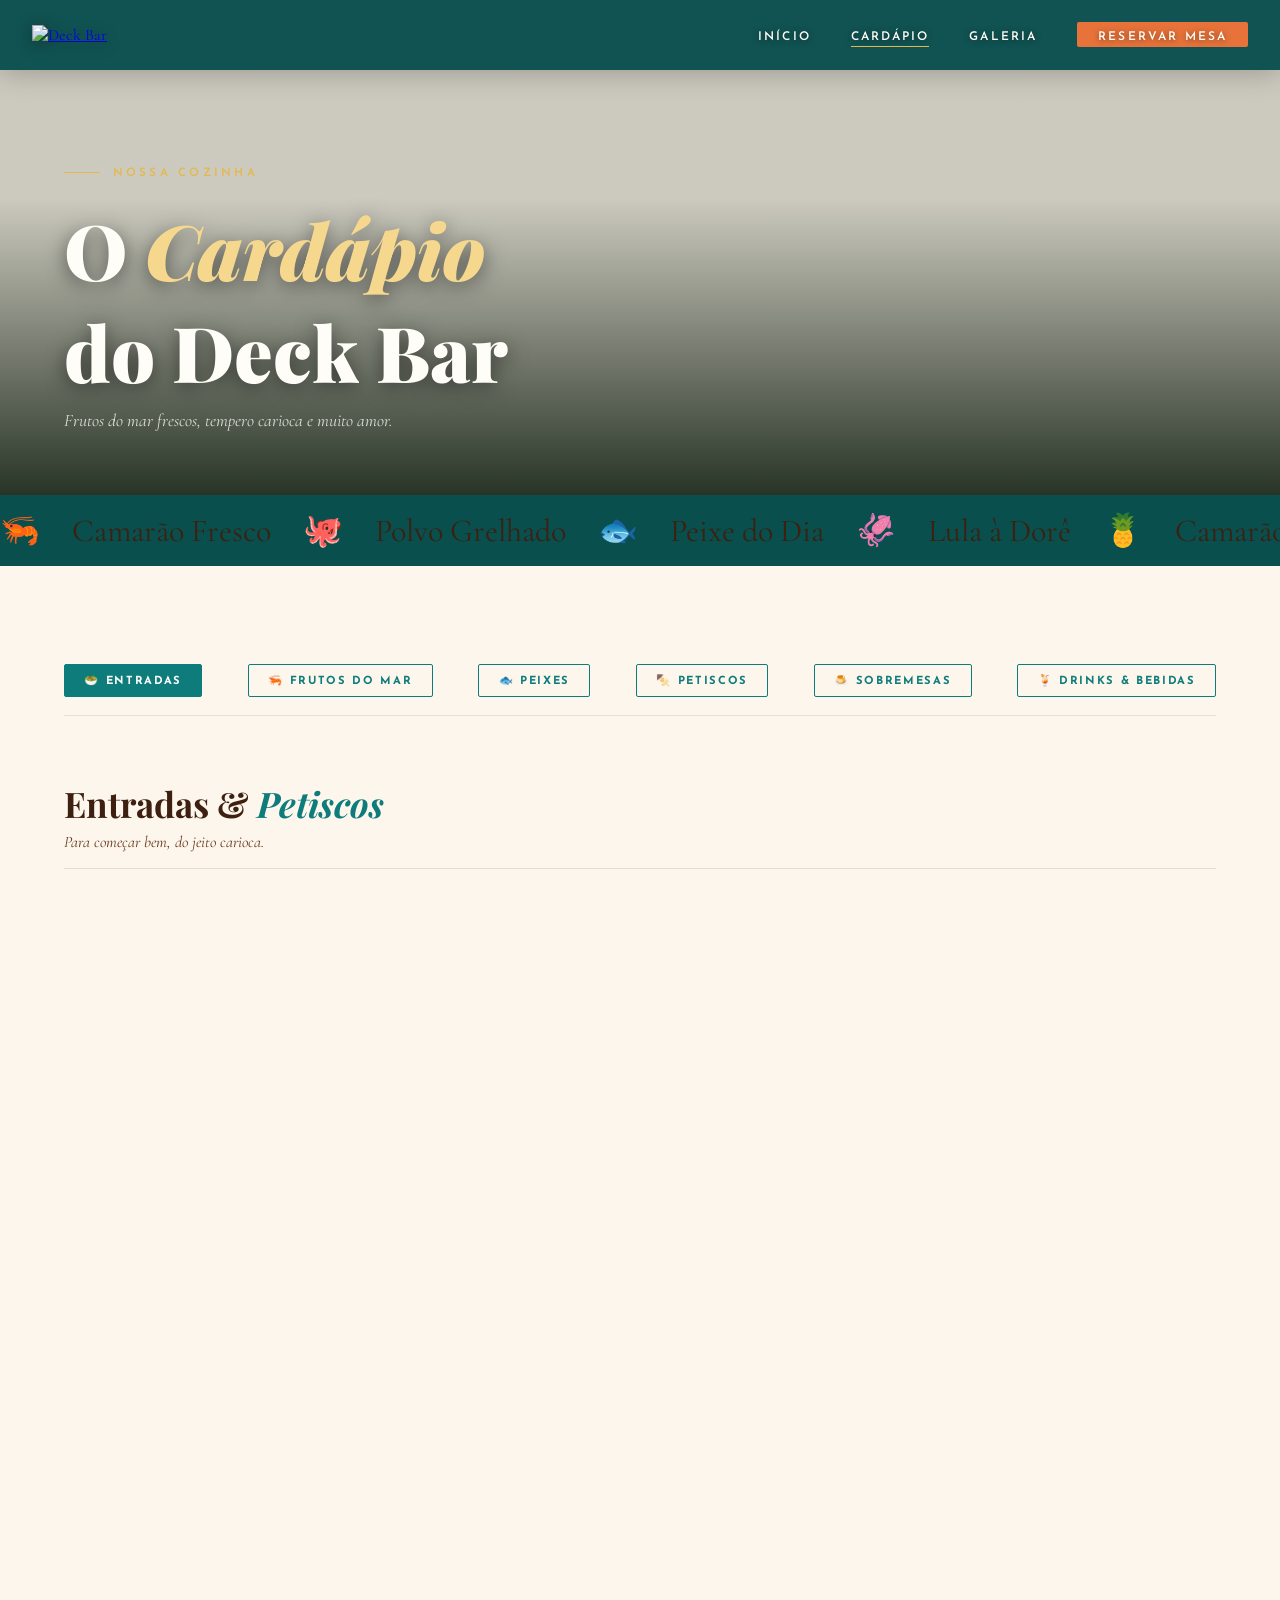
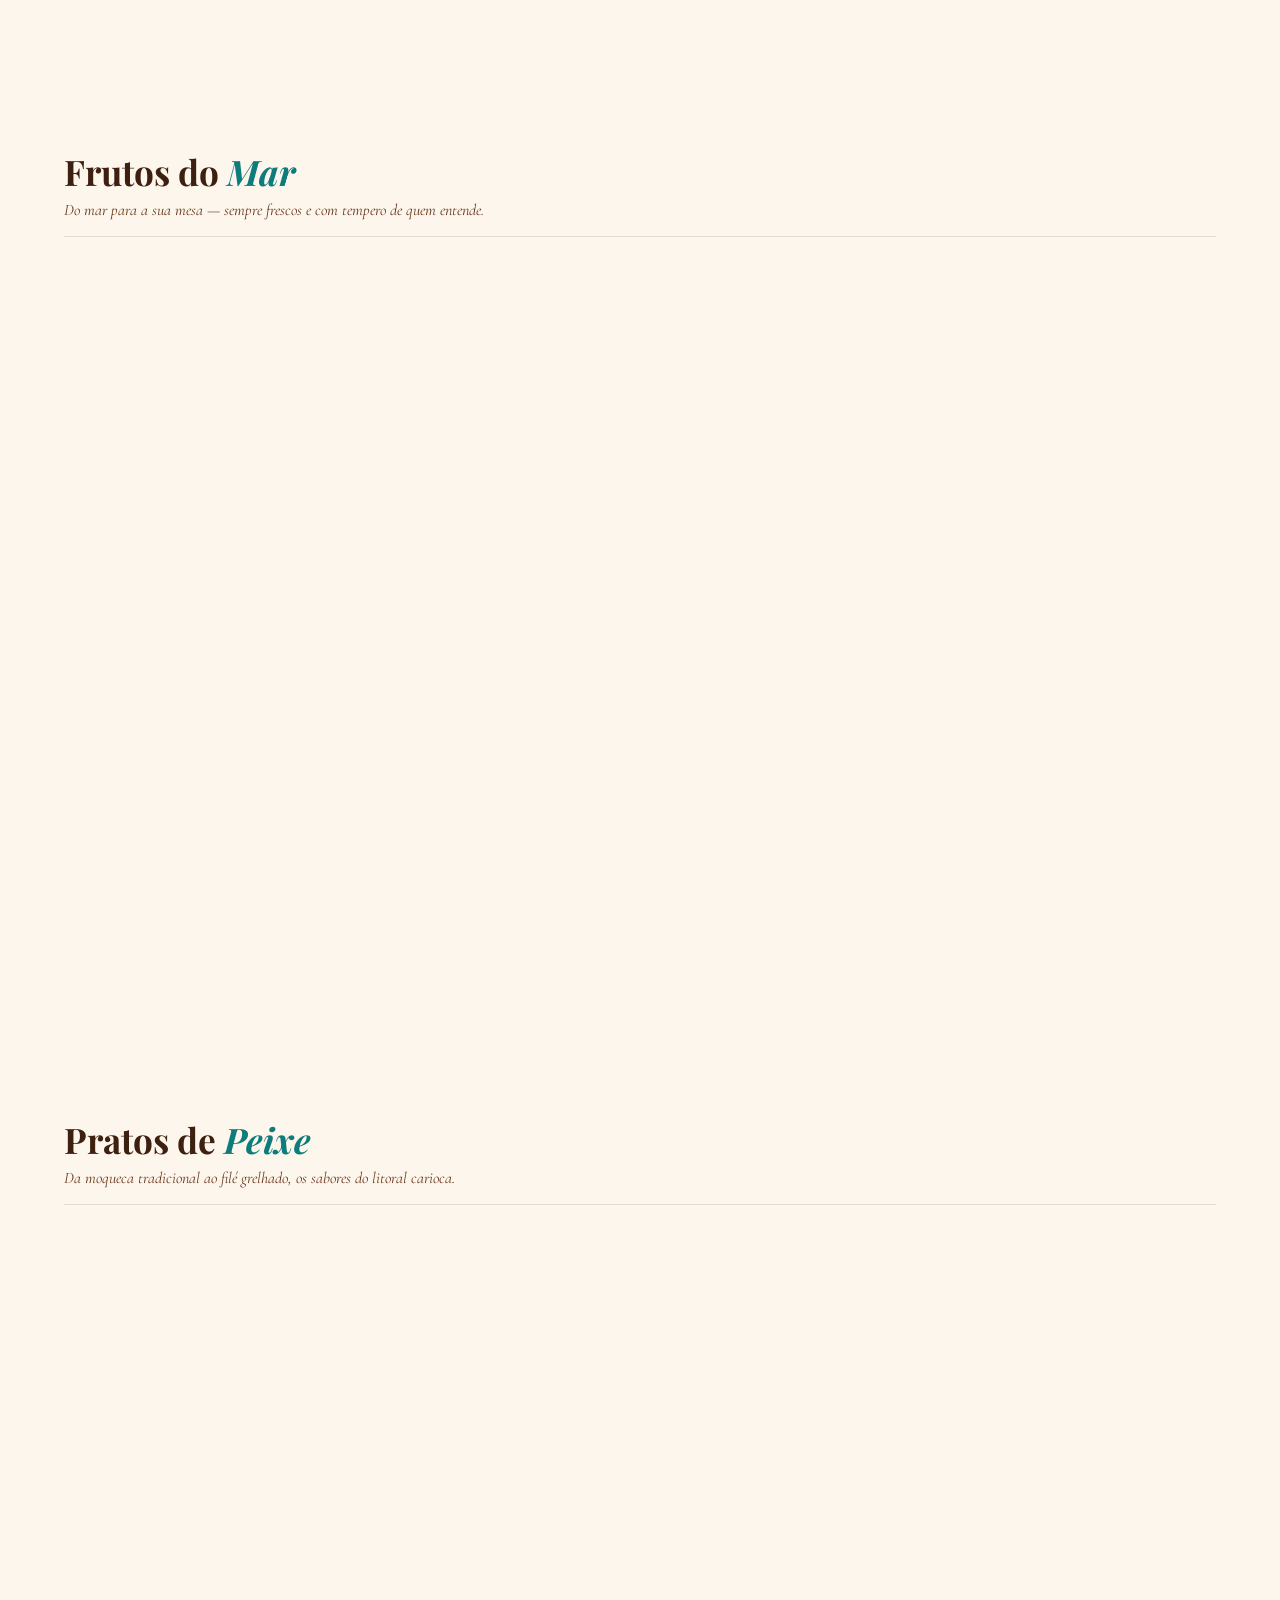
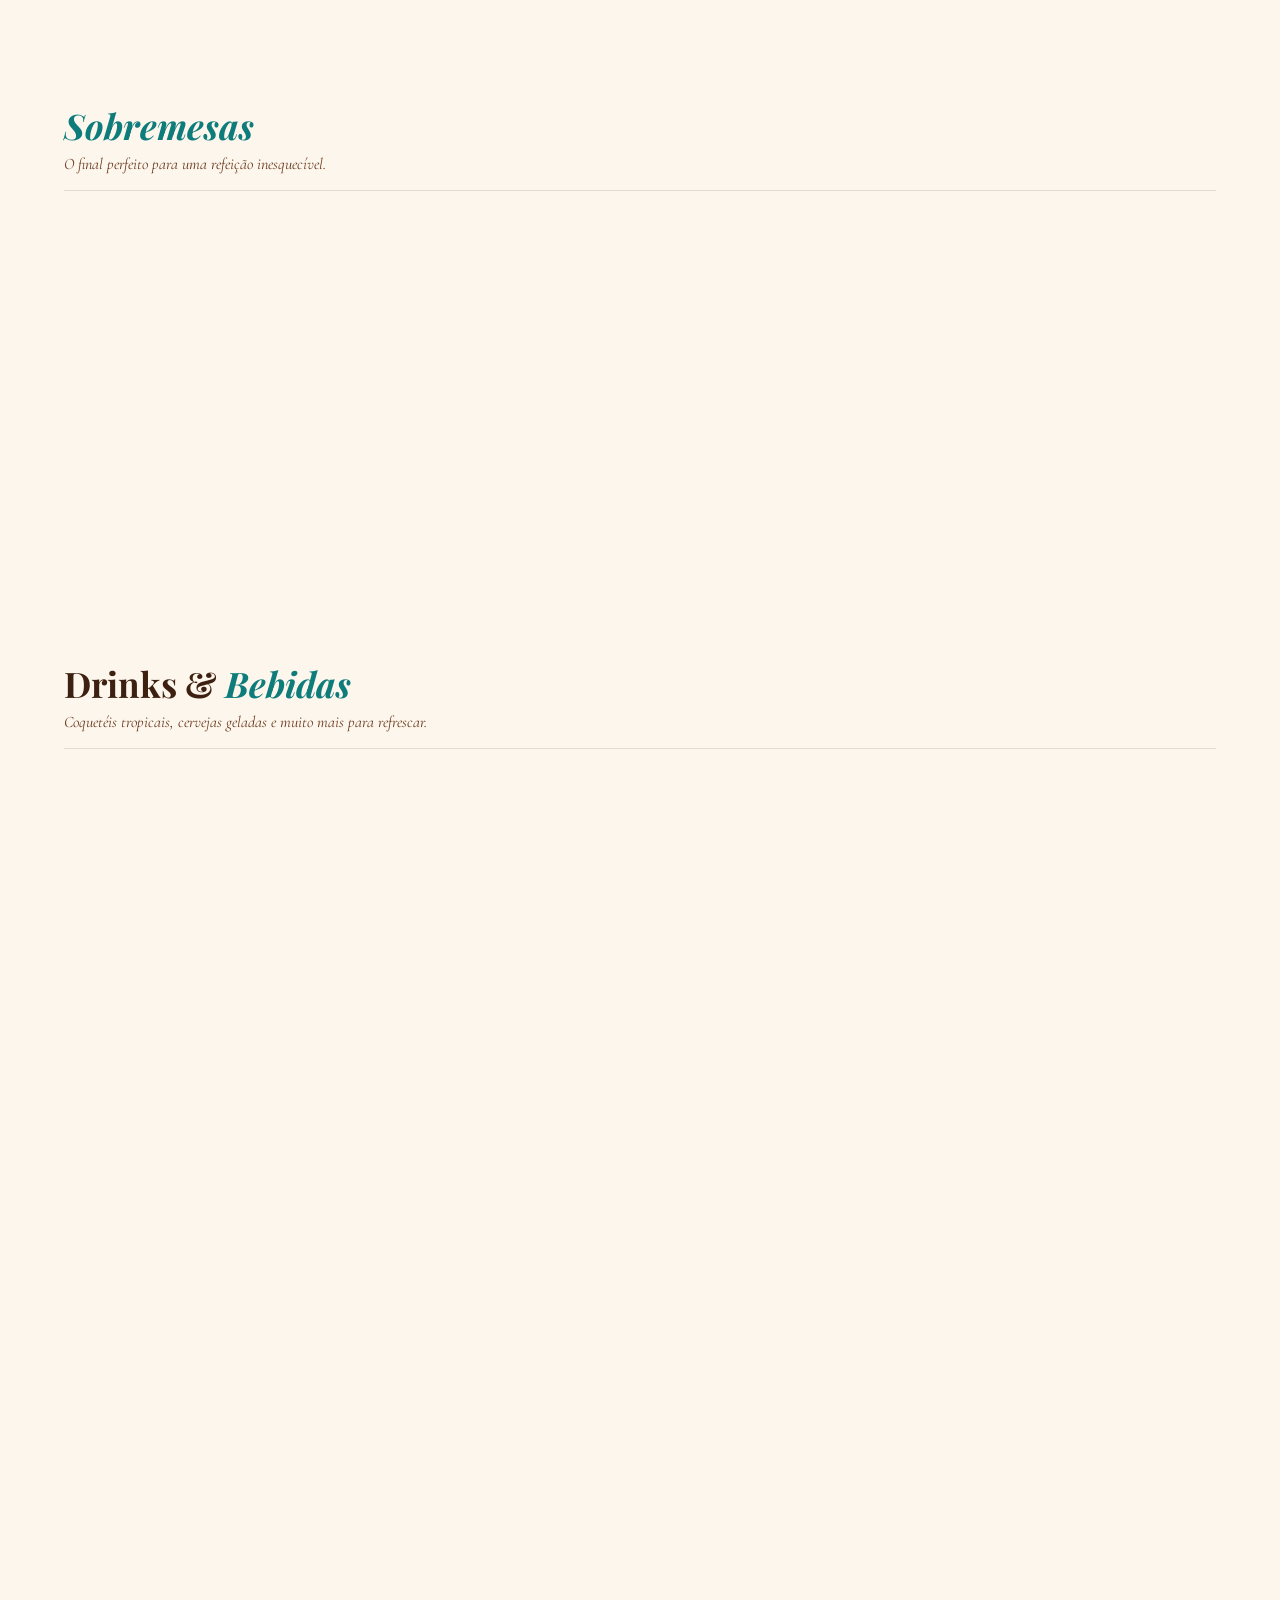
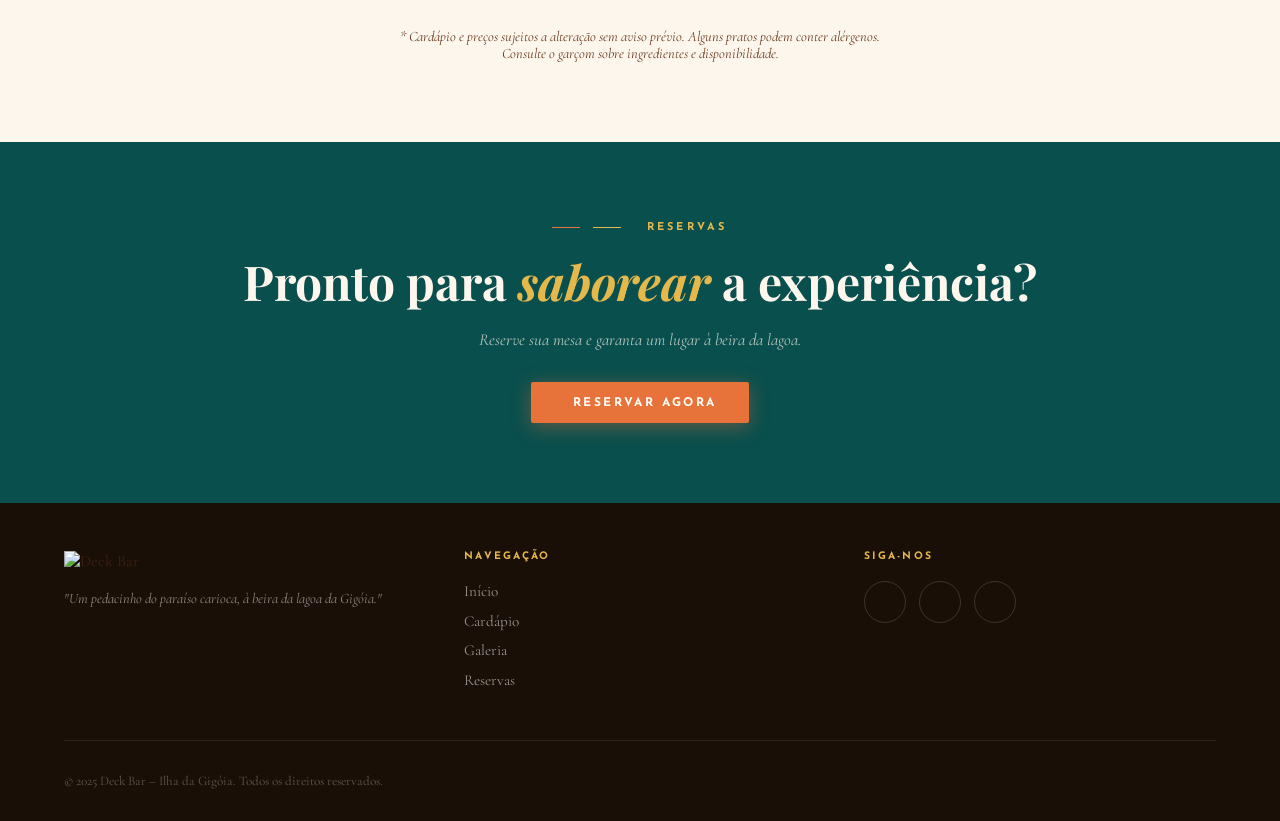
==== cardapio.html @ cbfeb734 "primeiro" ====
<!DOCTYPE html>
<html lang="pt-BR">
<head>
  <meta charset="UTF-8">
  <meta name="viewport" content="width=device-width, initial-scale=1.0">
  <title>Cardápio – Deck Bar | Ilha da Gigóia</title>
  <meta name="description" content="Conheça o cardápio do Deck Bar na Ilha da Gigóia: frutos do mar frescos, petiscos, sobremesas e drinks tropicais.">
  <link rel="stylesheet" href="style.css">
  <script src="https://unpkg.com/@phosphor-icons/web@2.1.1/src/index.js"></script>
  <style>
    .menu-hero {
      height: 55vh; min-height: 380px;
      background: url('images/deck2.jpg') center 40% / cover no-repeat;
      position: relative; display: flex; align-items: flex-end;
    }
    .menu-hero::after {
      content: ''; position: absolute; inset: 0;
      background: linear-gradient(to top, rgba(10,25,10,0.88) 0%, rgba(10,25,10,0.2) 60%);
    }
    .menu-hero-content {
      position: relative; z-index: 1; padding: 0 5vw 4rem;
    }
    .menu-hero-content h1 {
      font-family: var(--font-display); font-size: clamp(3rem, 6vw, 5rem);
      font-weight: 900; color: var(--white);
      text-shadow: 0 4px 20px rgba(0,0,0,0.5);
    }
    .menu-hero-content h1 em { color: var(--gold-light); font-style: italic; }
    .menu-hero-content p {
      font-family: var(--font-body); font-size: 1.1rem; font-style: italic;
      color: rgba(255,253,248,0.8); margin-top: 0.5rem;
    }

    .cardapio-page { padding: 5rem 5vw; background: var(--cream); }

    .cat-nav {
      display: flex; gap: 0.6rem; flex-wrap: wrap; margin-bottom: 4rem;
      position: sticky; top: 70px; background: var(--cream);
      padding: 1rem 0; z-index: 10;
      border-bottom: 1px solid rgba(61,32,16,0.1);
    }
    .cat-btn {
      font-family: var(--font-label); font-size: 0.7rem; font-weight: 700;
      letter-spacing: 0.15em; text-transform: uppercase;
      padding: 0.55rem 1.2rem; border: 1.5px solid var(--teal);
      background: transparent; color: var(--teal);
      cursor: pointer; border-radius: 2px;
      transition: all 0.25s;
    }
    .cat-btn.active, .cat-btn:hover { background: var(--teal); color: white; }

    .menu-category { margin-bottom: 5rem; }
    .menu-category h2 {
      font-family: var(--font-display); font-size: 2.2rem; font-weight: 700;
      color: var(--wood); margin-bottom: 0.3rem;
    }
    .menu-category h2 em { color: var(--teal); font-style: italic; }
    .menu-category .cat-desc {
      font-style: italic; color: var(--wood-mid); margin-bottom: 2rem;
      font-size: 1rem; padding-bottom: 1rem;
      border-bottom: 1px solid rgba(61,32,16,0.12);
    }
    .menu-card-grid {
      display: grid; grid-template-columns: repeat(auto-fill, minmax(280px, 1fr));
      gap: 1.5rem;
    }
    .menu-card {
      background: var(--white); border-radius: 6px;
      overflow: hidden; box-shadow: 0 2px 20px rgba(0,0,0,0.06);
      transition: transform 0.3s, box-shadow 0.3s;
    }
    .menu-card:hover { transform: translateY(-5px); box-shadow: 0 12px 40px rgba(0,0,0,0.12); }
    .menu-card-img { height: 180px; overflow: hidden; }
    .menu-card-img img { width: 100%; height: 100%; object-fit: cover; transition: transform 0.4s; }
    .menu-card:hover .menu-card-img img { transform: scale(1.05); }
    .menu-card-body { padding: 1.3rem; }
    .menu-card-body .tag-badge {
      display: inline-block; font-family: var(--font-label);
      font-size: 0.56rem; font-weight: 700; letter-spacing: 0.15em; text-transform: uppercase;
      background: var(--gold-light); color: var(--wood);
      padding: 0.2rem 0.6rem; border-radius: 2px; margin-bottom: 0.5rem;
    }
    .menu-card-body h3 {
      font-family: var(--font-display); font-size: 1.25rem; font-weight: 700;
      color: var(--wood); margin-bottom: 0.4rem;
    }
    .menu-card-body p { font-size: 0.9rem; color: var(--wood-mid); line-height: 1.55; }
    .menu-card-footer {
      padding: 0.8rem 1.3rem 1rem;
      display: flex; justify-content: space-between; align-items: center;
      border-top: 1px solid rgba(61,32,16,0.06);
    }
    .menu-card-footer .price {
      font-family: var(--font-display); font-size: 1.3rem; font-weight: 700; color: var(--teal);
    }
    .menu-card-footer .serves {
      font-family: var(--font-label); font-size: 0.6rem; letter-spacing: 0.12em;
      text-transform: uppercase; color: var(--wood-mid);
    }
    .no-img { background: linear-gradient(135deg, var(--teal-dark) 0%, var(--teal) 100%);
      display: flex; align-items: center; justify-content: center; font-size: 3rem; }

    .disclaimer {
      text-align: center; margin-top: 3rem;
      font-style: italic; color: var(--wood-mid); font-size: 0.9rem;
    }
  </style>
</head>
<body>

<div class="nav-mobile" id="navMobile">
  <a href="index.html" onclick="closeMobile()">Início</a>
  <a href="cardapio.html" onclick="closeMobile()">Cardápio</a>
  <a href="galeria.html" onclick="closeMobile()">Galeria</a>
  <a href="index.html#contato" onclick="closeMobile()">Reservas</a>
</div>

<nav id="navbar" class="scrolled">
  <a href="index.html" class="nav-logo">
    <img src="images/logo.jpg" alt="Deck Bar">
  </a>
  <ul class="nav-links">
    <li><a href="index.html">Início</a></li>
    <li><a href="cardapio.html" class="active">Cardápio</a></li>
    <li><a href="galeria.html">Galeria</a></li>
    <li><a href="index.html#contato" class="nav-cta">Reservar Mesa</a></li>
  </ul>
  <button class="hamburger" onclick="toggleMobile()"><span></span><span></span><span></span></button>
</nav>

<div class="menu-hero">
  <div class="menu-hero-content">
    <div class="hero-eyebrow" style="opacity:1">Nossa Cozinha</div>
    <h1>O <em>Cardápio</em><br>do Deck Bar</h1>
    <p>Frutos do mar frescos, tempero carioca e muito amor.</p>
  </div>
</div>

<div class="umbrellas-strip">
  <div class="umbrellas-inner">
    <span>🦐</span><span>Camarão Fresco</span>
    <span>🐙</span><span>Polvo Grelhado</span>
    <span>🐟</span><span>Peixe do Dia</span>
    <span>🦑</span><span>Lula à Dorê</span>
    <span>🍍</span><span>Camarão no Abacaxi</span>
    <span>🍺</span><span>Chopp Gelado</span>
    <span>🍹</span><span>Coquetéis Artesanais</span>
    <span>🦐</span><span>Camarão Fresco</span>
    <span>🐙</span><span>Polvo Grelhado</span>
    <span>🐟</span><span>Peixe do Dia</span>
    <span>🦑</span><span>Lula à Dorê</span>
    <span>🍍</span><span>Camarão no Abacaxi</span>
    <span>🍺</span><span>Chopp Gelado</span>
    <span>🍹</span><span>Coquetéis Artesanais</span>
  </div>
</div>

<div class="cardapio-page">
  <nav class="cat-nav">
    <button class="cat-btn active" onclick="scrollTo('entradas')">🥗 Entradas</button>
    <button class="cat-btn" onclick="scrollTo('frutos')">🦐 Frutos do Mar</button>
    <button class="cat-btn" onclick="scrollTo('peixes')">🐟 Peixes</button>
    <button class="cat-btn" onclick="scrollTo('petiscos')">🍢 Petiscos</button>
    <button class="cat-btn" onclick="scrollTo('sobremesas')">🍮 Sobremesas</button>
    <button class="cat-btn" onclick="scrollTo('drinks')">🍹 Drinks & Bebidas</button>
  </nav>

  <!-- ENTRADAS -->
  <div class="menu-category" id="entradas">
    <h2>Entradas & <em>Petiscos</em></h2>
    <p class="cat-desc">Para começar bem, do jeito carioca.</p>
    <div class="menu-card-grid">
      <div class="menu-card reveal">
        <div class="menu-card-img">
          <img src="images/deck3.jpg" alt="Bolinho frito">
        </div>
        <div class="menu-card-body">
          <span class="tag-badge">⭐ Favorito</span>
          <h3>Bolinho da Casa</h3>
          <p>Crocante por fora, recheado de sabor por dentro. Servido com molho especial da casa e limão.</p>
        </div>
        <div class="menu-card-footer">
          <span class="price">R$ 38</span>
          <span class="serves">Serve 2</span>
        </div>
      </div>
      <div class="menu-card reveal">
        <div class="menu-card-img no-img">🦀</div>
        <div class="menu-card-body">
          <h3>Casquinha de Siri</h3>
          <p>Gratinada com catupiry e farofa de manteiga. Clássico do litoral carioca.</p>
        </div>
        <div class="menu-card-footer">
          <span class="price">R$ 42</span>
          <span class="serves">2 unid.</span>
        </div>
      </div>
      <div class="menu-card reveal">
        <div class="menu-card-img no-img">🐟</div>
        <div class="menu-card-body">
          <h3>Isca de Peixe Frito</h3>
          <p>Peixe fresco cortado em tiras, empanado e frito. Com vinagrete da casa e farinha de mandioca.</p>
        </div>
        <div class="menu-card-footer">
          <span class="price">R$ 36</span>
          <span class="serves">Serve 2</span>
        </div>
      </div>
      <div class="menu-card reveal">
        <div class="menu-card-img no-img">🐚</div>
        <div class="menu-card-body">
          <h3>Marisco na Moranga</h3>
          <p>Mariscos salteados no alho e azeite, servidos dentro de moranga assada com creme.</p>
        </div>
        <div class="menu-card-footer">
          <span class="price">R$ 55</span>
          <span class="serves">Serve 2</span>
        </div>
      </div>
    </div>
  </div>

  <!-- FRUTOS DO MAR -->
  <div class="menu-category" id="frutos">
    <h2>Frutos do <em>Mar</em></h2>
    <p class="cat-desc">Do mar para a sua mesa — sempre frescos e com tempero de quem entende.</p>
    <div class="menu-card-grid">
      <div class="menu-card reveal">
        <div class="menu-card-img">
          <img src="images/deck2.jpg" alt="Camarão no Abacaxi">
        </div>
        <div class="menu-card-body">
          <span class="tag-badge">🍍 Assinatura</span>
          <h3>Camarão no Abacaxi</h3>
          <p>Camarão salteado com creme de coco e especiarias, servido dentro do abacaxi. Nosso prato mais pedido!</p>
        </div>
        <div class="menu-card-footer">
          <span class="price">R$ 98</span>
          <span class="serves">Serve 2</span>
        </div>
      </div>
      <div class="menu-card reveal">
        <div class="menu-card-img no-img">🦑</div>
        <div class="menu-card-body">
          <h3>Lula à Dorê</h3>
          <p>Lula fresca empanada, dourada em óleo. Com molho tártaro artesanal e salada verde.</p>
        </div>
        <div class="menu-card-footer">
          <span class="price">R$ 68</span>
          <span class="serves">Serve 2</span>
        </div>
      </div>
      <div class="menu-card reveal">
        <div class="menu-card-img no-img">🐙</div>
        <div class="menu-card-body">
          <span class="tag-badge">🔥 Destaque</span>
          <h3>Polvo à Lagareiro</h3>
          <p>Polvo cozido e grelhado com azeite português, batatas e chimichurri. Uma experiência mediterrânea no Rio.</p>
        </div>
        <div class="menu-card-footer">
          <span class="price">R$ 110</span>
          <span class="serves">Serve 2</span>
        </div>
      </div>
      <div class="menu-card reveal">
        <div class="menu-card-img no-img">🦐</div>
        <div class="menu-card-body">
          <h3>Camarão na Moranga</h3>
          <p>Camarão ao creme de catupiry dentro de moranga assada. Conforto e sabor em cada colherada.</p>
        </div>
        <div class="menu-card-footer">
          <span class="price">R$ 95</span>
          <span class="serves">Serve 2–3</span>
        </div>
      </div>
      <div class="menu-card reveal">
        <div class="menu-card-img no-img">🫕</div>
        <div class="menu-card-body">
          <h3>Caldeirada de Frutos do Mar</h3>
          <p>Camarão, lula, polvo e peixe num caldo encorpado e aromático. Acompanha arroz e farofa.</p>
        </div>
        <div class="menu-card-footer">
          <span class="price">R$ 120</span>
          <span class="serves">Serve 2–3</span>
        </div>
      </div>
      <div class="menu-card reveal">
        <div class="menu-card-img no-img">🍚</div>
        <div class="menu-card-body">
          <h3>Arroz de Lula</h3>
          <p>Lula fresca com arroz cremoso, ervas frescas e azeite de qualidade. Simples e memorável.</p>
        </div>
        <div class="menu-card-footer">
          <span class="price">R$ 72</span>
          <span class="serves">Serve 2</span>
        </div>
      </div>
    </div>
  </div>

  <!-- PEIXES -->
  <div class="menu-category" id="peixes">
    <h2>Pratos de <em>Peixe</em></h2>
    <p class="cat-desc">Da moqueca tradicional ao filé grelhado, os sabores do litoral carioca.</p>
    <div class="menu-card-grid">
      <div class="menu-card reveal">
        <div class="menu-card-img no-img">🫕</div>
        <div class="menu-card-body">
          <span class="tag-badge">🏆 Festival</span>
          <h3>Moqueca de Peixe</h3>
          <p>Filé de peixe fresco ao molho de leite de coco, dendê e legumes. Acompanha arroz, pirão e farofa.</p>
        </div>
        <div class="menu-card-footer">
          <span class="price">R$ 85</span>
          <span class="serves">Serve 2</span>
        </div>
      </div>
      <div class="menu-card reveal">
        <div class="menu-card-img no-img">🐟</div>
        <div class="menu-card-body">
          <h3>Salmão Grelhado</h3>
          <p>Com purê de batata-doce e farofa de ervas frescas. Uma opção mais leve e sofisticada.</p>
        </div>
        <div class="menu-card-footer">
          <span class="price">R$ 89</span>
          <span class="serves">Individual</span>
        </div>
      </div>
      <div class="menu-card reveal">
        <div class="menu-card-img no-img">🔥</div>
        <div class="menu-card-body">
          <h3>Peixe na Brasa</h3>
          <p>Peixe inteiro assado na brasa com ervas, limão e azeite. Pergunte o peixe do dia ao garçom.</p>
        </div>
        <div class="menu-card-footer">
          <span class="price">Consulte</span>
          <span class="serves">Serve 2–3</span>
        </div>
      </div>
    </div>
  </div>

  <!-- SOBREMESAS -->
  <div class="menu-category" id="sobremesas">
    <h2><em>Sobremesas</em></h2>
    <p class="cat-desc">O final perfeito para uma refeição inesquecível.</p>
    <div class="menu-card-grid">
      <div class="menu-card reveal">
        <div class="menu-card-img no-img">🍮</div>
        <div class="menu-card-body">
          <h3>Pudim da Casa</h3>
          <p>Pudim de leite condensado feito na hora, com calda de caramelo e coco ralado.</p>
        </div>
        <div class="menu-card-footer"><span class="price">R$ 22</span><span class="serves">Individual</span></div>
      </div>
      <div class="menu-card reveal">
        <div class="menu-card-img no-img">🍍</div>
        <div class="menu-card-body">
          <h3>Abacaxi Flambado</h3>
          <p>Rodelas de abacaxi caramelizadas com açúcar mascavo, canela e cachaça. Servido com sorvete.</p>
        </div>
        <div class="menu-card-footer"><span class="price">R$ 28</span><span class="serves">Serve 2</span></div>
      </div>
      <div class="menu-card reveal">
        <div class="menu-card-img no-img">🥥</div>
        <div class="menu-card-body">
          <h3>Mousse de Coco</h3>
          <p>Mousse aerada de leite de coco com raspas de limão e granola crocante por cima.</p>
        </div>
        <div class="menu-card-footer"><span class="price">R$ 24</span><span class="serves">Individual</span></div>
      </div>
    </div>
  </div>

  <!-- DRINKS -->
  <div class="menu-category" id="drinks">
    <h2>Drinks & <em>Bebidas</em></h2>
    <p class="cat-desc">Coquetéis tropicais, cervejas geladas e muito mais para refrescar.</p>
    <div class="menu-card-grid">
      <div class="menu-card reveal">
        <div class="menu-card-img">
          <img src="images/deck5.jpg" alt="Deck Sunset">
        </div>
        <div class="menu-card-body">
          <span class="tag-badge">⭐ Assinatura</span>
          <h3>Deck Sunset 🌅</h3>
          <p>Vodka, maracujá, morango e manga. Três camadas de cores que imitam o pôr do sol na lagoa.</p>
        </div>
        <div class="menu-card-footer"><span class="price">R$ 36</span><span class="serves">340ml</span></div>
      </div>
      <div class="menu-card reveal">
        <div class="menu-card-img">
          <img src="images/deck6.jpg" alt="Piña Colada">
        </div>
        <div class="menu-card-body">
          <span class="tag-badge">🍍 Tropical</span>
          <h3>Piña Colada da Gigóia</h3>
          <p>Rum branco, creme de coco, abacaxi fresco e fio de caramelo. O drink da ilha.</p>
        </div>
        <div class="menu-card-footer"><span class="price">R$ 32</span><span class="serves">340ml</span></div>
      </div>
      <div class="menu-card reveal">
        <div class="menu-card-img no-img">🍋</div>
        <div class="menu-card-body">
          <h3>Caipirinha Clássica</h3>
          <p>Cachaça premium, limão-taiti, açúcar e gelo. Do jeito que o carioca gosta.</p>
        </div>
        <div class="menu-card-footer"><span class="price">R$ 28</span><span class="serves">300ml</span></div>
      </div>
      <div class="menu-card reveal">
        <div class="menu-card-img no-img">🌿</div>
        <div class="menu-card-body">
          <h3>Água de Coco Sour</h3>
          <p>Gin, água de coco natural, limão siciliano e hortelã fresca. Leveza total.</p>
        </div>
        <div class="menu-card-footer"><span class="price">R$ 38</span><span class="serves">300ml</span></div>
      </div>
      <div class="menu-card reveal">
        <div class="menu-card-img no-img">🍺</div>
        <div class="menu-card-body">
          <h3>Chopp Gelado</h3>
          <p>Chopp artesanal tirado na hora, com colarinho perfeito. A pedida clássica do bar.</p>
        </div>
        <div class="menu-card-footer"><span class="price">R$ 16</span><span class="serves">500ml</span></div>
      </div>
      <div class="menu-card reveal">
        <div class="menu-card-img no-img">🥤</div>
        <div class="menu-card-body">
          <h3>Sucos Tropicais</h3>
          <p>Açaí, caju, cajá, graviola, pitanga. Frutas do nordeste e do Rio, bem geladas.</p>
        </div>
        <div class="menu-card-footer"><span class="price">R$ 18</span><span class="serves">400ml</span></div>
      </div>
    </div>
  </div>

  <p class="disclaimer">
    * Cardápio e preços sujeitos a alteração sem aviso prévio. Alguns pratos podem conter alérgenos.<br>
    Consulte o garçom sobre ingredientes e disponibilidade.
  </p>
</div>

<!-- CTA CONTATO -->
<section id="contato" style="background: var(--teal-dark); padding: 5rem 5vw; text-align:center">
  <p class="section-label" style="justify-content:center; color:var(--gold)">
    <span style="width:28px;height:1.5px;background:var(--gold);display:inline-block;margin-right:0.8rem"></span>
    Reservas
  </p>
  <h2 style="font-family:var(--font-display);font-size:clamp(2rem,4vw,3rem);color:var(--cream);margin-bottom:1rem">
    Pronto para <em style="color:var(--gold);font-style:italic">saborear</em> a experiência?
  </h2>
  <p style="color:rgba(253,246,236,0.7);max-width:500px;margin:0 auto 2rem;font-size:1.05rem;font-style:italic">
    Reserve sua mesa e garanta um lugar à beira da lagoa.
  </p>
  <a href="index.html#contato" class="btn-primary">
    <i class="ph ph-calendar-check"></i> Reservar Agora
  </a>
</section>

<footer>
  <div class="footer-inner">
    <div class="footer-brand">
      <img src="images/logo.jpg" alt="Deck Bar">
      <p>"Um pedacinho do paraíso carioca, à beira da lagoa da Gigóia."</p>
    </div>
    <div class="footer-links">
      <h4>Navegação</h4>
      <ul>
        <li><a href="index.html">Início</a></li>
        <li><a href="cardapio.html">Cardápio</a></li>
        <li><a href="galeria.html">Galeria</a></li>
        <li><a href="index.html#contato">Reservas</a></li>
      </ul>
    </div>
    <div class="footer-social">
      <h4>Siga-nos</h4>
      <div class="social-icons">
        <a href="https://www.instagram.com/deckdailhadagigoia" target="_blank" class="social-icon"><i class="ph ph-instagram-logo"></i></a>
        <a href="https://www.facebook.com/deckbarilhadagigoia/" target="_blank" class="social-icon"><i class="ph ph-facebook-logo"></i></a>
        <a href="https://wa.me/5521999999999" target="_blank" class="social-icon"><i class="ph ph-whatsapp-logo"></i></a>
      </div>
    </div>
  </div>
  <div class="footer-bottom">
    <p>© 2025 Deck Bar – Ilha da Gigóia. Todos os direitos reservados.</p>
  </div>
</footer>

<script>
  document.getElementById('navbar').classList.add('scrolled');
  window.addEventListener('scroll', () => {
    document.getElementById('navbar').classList.add('scrolled');
  });
  function toggleMobile() { document.getElementById('navMobile').classList.toggle('open'); }
  function closeMobile() { document.getElementById('navMobile').classList.remove('open'); }
  function scrollTo(id) {
    document.getElementById(id).scrollIntoView({ behavior: 'smooth', block: 'start' });
    document.querySelectorAll('.cat-btn').forEach(b => b.classList.remove('active'));
    event.target.classList.add('active');
  }
  const revealEls = document.querySelectorAll('.reveal');
  const observer = new IntersectionObserver((entries) => {
    entries.forEach(e => {
      if (e.isIntersecting) { e.target.classList.add('visible'); observer.unobserve(e.target); }
    });
  }, { threshold: 0.08 });
  revealEls.forEach(el => observer.observe(el));
</script>
</body>
</html>
---- style.css ----
@import url('https://fonts.googleapis.com/css2?family=Playfair+Display:ital,wght@0,400;0,700;0,900;1,400;1,700&family=Cormorant+Garamond:ital,wght@0,300;0,400;0,600;1,300;1,400&family=Josefin+Sans:wght@300;400;600;700&display=swap');

/* ===== RESET & BASE ===== */
*, *::before, *::after { margin: 0; padding: 0; box-sizing: border-box; }

:root {
  --teal:       #0E7C7B;
  --teal-dark:  #094F4E;
  --teal-light: #5BB5B4;
  --orange:     #E8733A;
  --orange-warm:#F4A261;
  --gold:       #E4B84B;
  --gold-light: #F5D78E;
  --cream:      #FDF6EC;
  --sand:       #F2E0C6;
  --wood:       #3D2010;
  --wood-mid:   #6B3A1F;
  --dark:       #1A0F07;
  --white:      #FFFDF8;
  --font-display: 'Playfair Display', Georgia, serif;
  --font-body:    'Cormorant Garamond', Georgia, serif;
  --font-label:   'Josefin Sans', sans-serif;
}

html { scroll-behavior: smooth; font-size: 16px; }

body {
  font-family: var(--font-body);
  background: var(--cream);
  color: var(--wood);
  overflow-x: hidden;
}

/* ===== SCROLLBAR ===== */
::-webkit-scrollbar { width: 6px; }
::-webkit-scrollbar-track { background: var(--sand); }
::-webkit-scrollbar-thumb { background: var(--teal); border-radius: 3px; }

/* ===== NAVIGATION ===== */
nav {
  position: fixed; top: 0; left: 0; right: 0; z-index: 1000;
  padding: 0 2rem;
  display: flex; align-items: center; justify-content: space-between;
  height: 70px;
  transition: background 0.4s, backdrop-filter 0.4s, box-shadow 0.4s;
}

nav.scrolled {
  background: rgba(9, 79, 78, 0.96);
  backdrop-filter: blur(12px);
  box-shadow: 0 2px 30px rgba(0,0,0,0.25);
}

.nav-logo img {
  height: 50px; width: auto;
  filter: drop-shadow(0 2px 8px rgba(0,0,0,0.4));
  transition: transform 0.3s;
}
.nav-logo img:hover { transform: scale(1.05); }

.nav-links {
  display: flex; gap: 2.5rem; list-style: none; align-items: center;
}

.nav-links a {
  font-family: var(--font-label);
  font-size: 0.75rem; font-weight: 600; letter-spacing: 0.18em;
  text-transform: uppercase;
  color: var(--white);
  text-decoration: none;
  text-shadow: 0 1px 6px rgba(0,0,0,0.5);
  position: relative; padding-bottom: 4px;
  transition: color 0.3s;
}

.nav-links a::after {
  content: '';
  position: absolute; bottom: 0; left: 0; width: 0; height: 1.5px;
  background: var(--gold);
  transition: width 0.3s;
}
.nav-links a:hover::after, .nav-links a.active::after { width: 100%; }
.nav-links a:hover { color: var(--gold-light); }

.nav-cta {
  font-family: var(--font-label);
  font-size: 0.72rem; font-weight: 700; letter-spacing: 0.15em;
  text-transform: uppercase;
  background: var(--orange);
  color: var(--white) !important;
  padding: 0.55rem 1.3rem;
  border-radius: 2px;
  text-decoration: none;
  transition: background 0.3s, transform 0.2s;
}
.nav-cta:hover { background: var(--orange-warm); transform: translateY(-1px); }
.nav-cta::after { display: none !important; }

.hamburger {
  display: none; flex-direction: column; gap: 5px; cursor: pointer;
  background: none; border: none; padding: 5px;
}
.hamburger span {
  display: block; width: 24px; height: 2px;
  background: var(--white); border-radius: 2px;
  transition: all 0.3s;
}

/* ===== HERO ===== */
#hero {
  position: relative; height: 100vh; min-height: 600px;
  display: flex; align-items: flex-end;
  overflow: hidden;
}

.hero-bg {
  position: absolute; inset: 0;
  background: url('images/deck7.jpg') center center / cover no-repeat;
  transform: scale(1.07);
  transition: transform 8s ease-out;
  will-change: transform;
}
.hero-bg::after {
  content: '';
  position: absolute; inset: 0;
  background: linear-gradient(
    to top,
    rgba(14, 30, 15, 0.82) 0%,
    rgba(14, 30, 15, 0.3) 50%,
    rgba(14, 30, 15, 0.1) 100%
  );
}

.hero-content {
  position: relative; z-index: 2;
  padding: 0 5vw 6rem;
  max-width: 850px;
}

.hero-eyebrow {
  font-family: var(--font-label);
  font-size: 0.72rem; font-weight: 600; letter-spacing: 0.28em;
  text-transform: uppercase; color: var(--gold);
  display: flex; align-items: center; gap: 0.8rem;
  margin-bottom: 1.2rem;
  opacity: 0; animation: fadeUp 0.8s 0.2s forwards;
}
.hero-eyebrow::before {
  content: ''; display: block; width: 36px; height: 1px;
  background: var(--gold);
}

.hero-title {
  font-family: var(--font-display);
  font-size: clamp(3.5rem, 8vw, 7rem);
  font-weight: 900; line-height: 0.95;
  color: var(--white);
  text-shadow: 0 4px 30px rgba(0,0,0,0.5);
  opacity: 0; animation: fadeUp 0.9s 0.4s forwards;
}
.hero-title em { font-style: italic; color: var(--gold-light); }

.hero-sub {
  font-family: var(--font-body);
  font-size: clamp(1.1rem, 2.2vw, 1.35rem);
  font-weight: 300; font-style: italic;
  color: rgba(255,253,248,0.85);
  margin: 1.2rem 0 2rem;
  opacity: 0; animation: fadeUp 0.9s 0.6s forwards;
}

.hero-actions {
  display: flex; gap: 1rem; flex-wrap: wrap;
  opacity: 0; animation: fadeUp 0.9s 0.8s forwards;
}

.btn-primary {
  display: inline-flex; align-items: center; gap: 0.6rem;
  font-family: var(--font-label);
  font-size: 0.75rem; font-weight: 700; letter-spacing: 0.2em;
  text-transform: uppercase;
  background: var(--orange); color: var(--white);
  padding: 0.9rem 2rem; text-decoration: none;
  border-radius: 2px;
  transition: background 0.3s, transform 0.2s, box-shadow 0.3s;
  box-shadow: 0 4px 20px rgba(232,115,58,0.4);
}
.btn-primary:hover {
  background: var(--orange-warm);
  transform: translateY(-2px);
  box-shadow: 0 8px 28px rgba(232,115,58,0.5);
}

.btn-outline {
  display: inline-flex; align-items: center; gap: 0.6rem;
  font-family: var(--font-label);
  font-size: 0.75rem; font-weight: 600; letter-spacing: 0.2em;
  text-transform: uppercase;
  background: transparent; color: var(--white);
  padding: 0.9rem 2rem; text-decoration: none;
  border: 1.5px solid rgba(255,255,255,0.5);
  border-radius: 2px;
  transition: border-color 0.3s, background 0.3s;
}
.btn-outline:hover {
  border-color: var(--gold);
  background: rgba(228,184,75,0.12);
  color: var(--gold-light);
}

.hero-scroll {
  position: absolute; bottom: 2.5rem; right: 5vw; z-index: 2;
  display: flex; flex-direction: column; align-items: center; gap: 0.5rem;
  opacity: 0; animation: fadeIn 1s 1.2s forwards;
}
.hero-scroll span {
  font-family: var(--font-label); font-size: 0.6rem; letter-spacing: 0.2em;
  color: rgba(255,255,255,0.6); text-transform: uppercase; writing-mode: vertical-rl;
}
.scroll-line {
  width: 1px; height: 50px;
  background: linear-gradient(to bottom, rgba(255,255,255,0.6), transparent);
  animation: scrollPulse 2s infinite;
}

/* ===== FLOATING UMBRELLAS DECORATION ===== */
.umbrellas-strip {
  background: var(--teal-dark);
  padding: 1rem 0;
  overflow: hidden;
  display: flex; gap: 0;
}
.umbrellas-inner {
  display: flex; gap: 2rem; align-items: center;
  animation: slide 20s linear infinite;
  white-space: nowrap;
}
.umbrellas-inner span { font-size: 2rem; }

/* ===== SECTION BASE ===== */
section { padding: 7rem 5vw; }

.section-label {
  font-family: var(--font-label);
  font-size: 0.68rem; font-weight: 700; letter-spacing: 0.3em;
  text-transform: uppercase; color: var(--orange);
  display: flex; align-items: center; gap: 0.8rem;
  margin-bottom: 1rem;
}
.section-label::before {
  content: ''; display: block; width: 28px; height: 1.5px;
  background: var(--orange);
}

.section-title {
  font-family: var(--font-display);
  font-size: clamp(2.2rem, 5vw, 3.8rem);
  font-weight: 700; line-height: 1.1;
  color: var(--wood);
}
.section-title em { font-style: italic; color: var(--teal); }

/* ===== ABOUT ===== */
#sobre {
  display: grid;
  grid-template-columns: 1fr 1fr;
  gap: 5rem; align-items: center;
}

.sobre-images {
  position: relative; height: 580px;
}
.sobre-img-main {
  position: absolute; top: 0; left: 0;
  width: 75%; height: 85%;
  object-fit: cover;
  border-radius: 4px;
  box-shadow: 0 20px 60px rgba(0,0,0,0.2);
}
.sobre-img-accent {
  position: absolute; bottom: 0; right: 0;
  width: 52%; height: 50%;
  object-fit: cover;
  border-radius: 4px;
  box-shadow: 0 20px 60px rgba(0,0,0,0.25);
  border: 6px solid var(--cream);
}
.sobre-badge {
  position: absolute; top: 55%; left: 68%;
  background: var(--teal); color: var(--white);
  padding: 1rem 1.2rem;
  border-radius: 4px;
  text-align: center;
  box-shadow: 0 8px 30px rgba(14,124,123,0.4);
  z-index: 2;
}
.sobre-badge strong {
  display: block;
  font-family: var(--font-display); font-size: 2rem; font-weight: 900;
  color: var(--gold-light); line-height: 1;
}
.sobre-badge span {
  font-family: var(--font-label); font-size: 0.58rem; letter-spacing: 0.15em;
  text-transform: uppercase; opacity: 0.85;
}

.sobre-text { max-width: 520px; }
.sobre-text p {
  font-size: 1.15rem; font-weight: 300; line-height: 1.8;
  color: var(--wood-mid); margin: 1.5rem 0 2rem;
}
.sobre-features {
  display: grid; grid-template-columns: 1fr 1fr;
  gap: 1.2rem; margin-top: 2rem;
}
.feature-item {
  display: flex; gap: 0.8rem; align-items: flex-start;
}
.feature-icon {
  font-size: 1.5rem; flex-shrink: 0; margin-top: 2px;
}
.feature-item h4 {
  font-family: var(--font-label); font-size: 0.72rem; font-weight: 700;
  letter-spacing: 0.12em; text-transform: uppercase;
  color: var(--teal-dark); margin-bottom: 0.2rem;
}
.feature-item p {
  font-size: 0.9rem; line-height: 1.5; color: var(--wood-mid);
  margin: 0;
}

/* ===== HIGHLIGHTS / DESTAQUES ===== */
#destaques {
  background: var(--teal-dark);
  position: relative; overflow: hidden;
}
#destaques::before {
  content: '';
  position: absolute; inset: 0;
  background: url('images/deck9.jpg') center / cover no-repeat;
  opacity: 0.08;
}

.destaques-header {
  text-align: center; position: relative; z-index: 1; margin-bottom: 4rem;
}
.destaques-header .section-label { justify-content: center; }
.destaques-header .section-label::before { display: none; }
.destaques-header .section-title { color: var(--cream); }
.destaques-header .section-title em { color: var(--gold); }

.destaques-grid {
  display: grid; grid-template-columns: repeat(3, 1fr);
  gap: 2rem; position: relative; z-index: 1;
}

.destaque-card {
  background: rgba(255,255,255,0.06);
  border: 1px solid rgba(255,255,255,0.1);
  border-radius: 6px;
  overflow: hidden;
  transition: transform 0.4s, box-shadow 0.4s;
}
.destaque-card:hover {
  transform: translateY(-8px);
  box-shadow: 0 24px 60px rgba(0,0,0,0.4);
}

.destaque-card img {
  width: 100%; height: 220px; object-fit: cover;
  transition: transform 0.5s;
}
.destaque-card:hover img { transform: scale(1.04); }

.destaque-card-body { padding: 1.6rem; }
.destaque-card-body .tag {
  font-family: var(--font-label); font-size: 0.6rem;
  font-weight: 700; letter-spacing: 0.2em; text-transform: uppercase;
  color: var(--gold); margin-bottom: 0.6rem; display: block;
}
.destaque-card-body h3 {
  font-family: var(--font-display); font-size: 1.5rem; font-weight: 700;
  color: var(--cream); margin-bottom: 0.6rem; line-height: 1.2;
}
.destaque-card-body p {
  font-size: 0.95rem; line-height: 1.7; color: rgba(253,246,236,0.7);
}

/* ===== GALLERY ===== */
#galeria { background: var(--sand); }
.galeria-header { margin-bottom: 3rem; }

.galeria-grid {
  display: grid;
  grid-template-columns: repeat(4, 1fr);
  grid-template-rows: repeat(2, 250px);
  gap: 0.5rem;
}
.galeria-grid .gal-item {
  overflow: hidden; position: relative; cursor: pointer;
}
.galeria-grid .gal-item:first-child {
  grid-column: span 2; grid-row: span 2;
}
.galeria-grid .gal-item img {
  width: 100%; height: 100%; object-fit: cover;
  transition: transform 0.5s;
}
.galeria-grid .gal-item:hover img { transform: scale(1.06); }
.gal-item-overlay {
  position: absolute; inset: 0;
  background: rgba(9,79,78,0.0);
  display: flex; align-items: center; justify-content: center;
  transition: background 0.3s;
}
.gal-item:hover .gal-item-overlay { background: rgba(9,79,78,0.3); }
.gal-item-overlay span {
  font-size: 2rem; opacity: 0;
  transform: scale(0.5);
  transition: opacity 0.3s, transform 0.3s;
  color: white;
}
.gal-item:hover .gal-item-overlay span { opacity: 1; transform: scale(1); }

/* ===== EXPERIENCE / AMBIENTE ===== */
#experiencia {
  display: grid; grid-template-columns: 1fr 1fr; gap: 0;
  padding: 0; min-height: 600px;
}
.exp-image {
  background: url('images/deck4.jpg') center / cover no-repeat;
  min-height: 500px; position: relative;
}
.exp-image::after {
  content: ''; position: absolute; inset: 0;
  background: linear-gradient(to right, transparent 70%, var(--teal-dark) 100%);
}
.exp-content {
  background: var(--teal-dark);
  padding: 5rem;
  display: flex; flex-direction: column; justify-content: center;
}
.exp-content .section-label { color: var(--gold); }
.exp-content .section-label::before { background: var(--gold); }
.exp-content .section-title { color: var(--cream); }
.exp-content .section-title em { color: var(--gold); }
.exp-content p {
  font-size: 1.1rem; font-weight: 300; line-height: 1.8;
  color: rgba(253,246,236,0.8); margin: 1.5rem 0 2rem;
}
.exp-stats {
  display: flex; gap: 2.5rem; margin-top: 2rem;
}
.stat strong {
  display: block;
  font-family: var(--font-display); font-size: 2.5rem; font-weight: 900;
  color: var(--gold); line-height: 1;
}
.stat span {
  font-family: var(--font-label); font-size: 0.65rem; font-weight: 600;
  letter-spacing: 0.15em; text-transform: uppercase;
  color: rgba(253,246,236,0.6); margin-top: 0.3rem; display: block;
}

/* ===== MENU PREVIEW ===== */
#cardapio { background: var(--cream); }
.cardapio-header {
  display: flex; justify-content: space-between; align-items: flex-end;
  margin-bottom: 3rem; flex-wrap: wrap; gap: 1rem;
}
.menu-tabs {
  display: flex; gap: 0.5rem; margin-bottom: 2.5rem;
}
.menu-tab {
  font-family: var(--font-label); font-size: 0.68rem; font-weight: 700;
  letter-spacing: 0.15em; text-transform: uppercase;
  padding: 0.5rem 1.2rem; border: 1.5px solid var(--teal);
  background: transparent; color: var(--teal);
  cursor: pointer; border-radius: 2px;
  transition: all 0.25s;
}
.menu-tab.active, .menu-tab:hover {
  background: var(--teal); color: var(--white);
}
.menu-items {
  display: grid; grid-template-columns: repeat(2, 1fr); gap: 0;
}
.menu-item {
  padding: 1.5rem;
  border-bottom: 1px solid rgba(61,32,16,0.1);
  display: flex; justify-content: space-between; align-items: flex-start;
  gap: 1rem;
  transition: background 0.2s;
}
.menu-item:nth-child(odd) { border-right: 1px solid rgba(61,32,16,0.1); }
.menu-item:hover { background: var(--sand); }
.menu-item-info h4 {
  font-family: var(--font-display); font-size: 1.1rem; font-weight: 600;
  color: var(--wood); margin-bottom: 0.3rem;
}
.menu-item-info p {
  font-size: 0.9rem; color: var(--wood-mid); line-height: 1.5;
}
.menu-item-price {
  font-family: var(--font-display); font-size: 1.1rem; font-weight: 700;
  color: var(--teal); white-space: nowrap;
}

/* ===== RESERVAS / CONTATO ===== */
#contato { background: var(--wood); position: relative; overflow: hidden; }
#contato::before {
  content: '';
  position: absolute; inset: 0;
  background: url('images/frente_restaurante.png') center / cover no-repeat;
  opacity: 0.07;
}
.contato-inner {
  position: relative; z-index: 1;
  display: grid; grid-template-columns: 1fr 1fr; gap: 5rem; align-items: start;
}
.contato-info .section-label { color: var(--gold); }
.contato-info .section-label::before { background: var(--gold); }
.contato-info .section-title { color: var(--cream); }
.contato-info .section-title em { color: var(--gold); }
.contato-info p {
  font-size: 1.1rem; font-weight: 300; line-height: 1.8;
  color: rgba(253,246,236,0.75); margin: 1.5rem 0 2.5rem;
}
.contato-details { display: flex; flex-direction: column; gap: 1.2rem; }
.contato-item {
  display: flex; gap: 1rem; align-items: flex-start;
}
.contato-item-icon {
  width: 42px; height: 42px; flex-shrink: 0;
  background: rgba(255,255,255,0.08); border-radius: 50%;
  display: flex; align-items: center; justify-content: center;
  font-size: 1.1rem;
}
.contato-item-text h5 {
  font-family: var(--font-label); font-size: 0.62rem; font-weight: 700;
  letter-spacing: 0.2em; text-transform: uppercase;
  color: var(--gold); margin-bottom: 0.2rem;
}
.contato-item-text p, .contato-item-text a {
  font-size: 1rem; color: rgba(253,246,236,0.8);
  line-height: 1.5; text-decoration: none;
}
.contato-item-text a:hover { color: var(--gold-light); }

.contato-form {
  background: rgba(255,255,255,0.06);
  border: 1px solid rgba(255,255,255,0.1);
  border-radius: 6px; padding: 2.5rem;
}
.contato-form h3 {
  font-family: var(--font-display); font-size: 1.6rem; font-weight: 700;
  color: var(--cream); margin-bottom: 1.8rem;
}
.form-group { margin-bottom: 1.2rem; }
.form-group label {
  display: block; font-family: var(--font-label); font-size: 0.62rem;
  font-weight: 700; letter-spacing: 0.18em; text-transform: uppercase;
  color: var(--gold); margin-bottom: 0.4rem;
}
.form-group input, .form-group textarea, .form-group select {
  width: 100%; padding: 0.85rem 1rem;
  background: rgba(255,255,255,0.08);
  border: 1px solid rgba(255,255,255,0.15);
  color: var(--cream); font-family: var(--font-body); font-size: 1rem;
  border-radius: 3px;
  transition: border-color 0.3s;
  outline: none;
}
.form-group input:focus, .form-group textarea:focus, .form-group select:focus {
  border-color: var(--gold);
}
.form-group textarea { height: 110px; resize: vertical; }
.form-group select option { background: var(--wood); }
.form-row { display: grid; grid-template-columns: 1fr 1fr; gap: 1rem; }

/* ===== FOOTER ===== */
footer {
  background: var(--dark);
  padding: 3rem 5vw 2rem;
}
.footer-inner {
  display: grid; grid-template-columns: 1fr 1fr 1fr; gap: 3rem;
  padding-bottom: 2.5rem;
  border-bottom: 1px solid rgba(255,255,255,0.08);
  margin-bottom: 2rem;
}
.footer-brand img { height: 60px; margin-bottom: 1rem; }
.footer-brand p {
  font-size: 0.9rem; color: rgba(255,255,255,0.5); line-height: 1.7;
  font-style: italic;
}
.footer-links h4, .footer-social h4 {
  font-family: var(--font-label); font-size: 0.65rem; font-weight: 700;
  letter-spacing: 0.22em; text-transform: uppercase;
  color: var(--gold); margin-bottom: 1.2rem;
}
.footer-links ul { list-style: none; }
.footer-links ul li { margin-bottom: 0.6rem; }
.footer-links ul a {
  font-size: 0.95rem; color: rgba(255,255,255,0.55);
  text-decoration: none; transition: color 0.25s;
}
.footer-links ul a:hover { color: var(--gold-light); }

.social-icons { display: flex; gap: 0.8rem; flex-wrap: wrap; }
.social-icon {
  width: 42px; height: 42px;
  border: 1px solid rgba(255,255,255,0.15);
  border-radius: 50%;
  display: flex; align-items: center; justify-content: center;
  color: rgba(255,255,255,0.6); text-decoration: none;
  font-size: 1rem;
  transition: border-color 0.3s, color 0.3s, background 0.3s;
}
.social-icon:hover {
  border-color: var(--gold); color: var(--gold);
  background: rgba(228,184,75,0.1);
}

.footer-bottom {
  display: flex; justify-content: space-between; align-items: center; flex-wrap: wrap; gap: 1rem;
}
.footer-bottom p {
  font-size: 0.82rem; color: rgba(255,255,255,0.3);
}
.footer-bottom a { color: var(--gold); text-decoration: none; }

/* ===== LIGHTBOX ===== */
.lightbox {
  position: fixed; inset: 0; z-index: 9999;
  background: rgba(0,0,0,0.95);
  display: none; align-items: center; justify-content: center;
}
.lightbox.active { display: flex; }
.lightbox img { max-width: 90vw; max-height: 90vh; object-fit: contain; }
.lightbox-close {
  position: absolute; top: 1.5rem; right: 2rem;
  font-size: 2rem; color: white; cursor: pointer; background: none; border: none;
  line-height: 1;
}

/* ===== ANIMATIONS ===== */
@keyframes fadeUp {
  from { opacity: 0; transform: translateY(24px); }
  to   { opacity: 1; transform: translateY(0); }
}
@keyframes fadeIn {
  from { opacity: 0; } to { opacity: 1; }
}
@keyframes scrollPulse {
  0%, 100% { opacity: 0.6; } 50% { opacity: 1; }
}
@keyframes slide {
  0%   { transform: translateX(0); }
  100% { transform: translateX(-50%); }
}

.reveal {
  opacity: 0; transform: translateY(30px);
  transition: opacity 0.7s, transform 0.7s;
}
.reveal.visible { opacity: 1; transform: translateY(0); }

/* ===== RESPONSIVE ===== */
@media (max-width: 1024px) {
  #sobre { grid-template-columns: 1fr; gap: 3rem; }
  .sobre-images { height: 400px; }
  .destaques-grid { grid-template-columns: repeat(2, 1fr); }
  #experiencia { grid-template-columns: 1fr; }
  .exp-image { min-height: 300px; }
  .exp-content { padding: 3rem; }
  .contato-inner { grid-template-columns: 1fr; gap: 3rem; }
  .footer-inner { grid-template-columns: 1fr 1fr; }
}

@media (max-width: 768px) {
  .nav-links { display: none; }
  .hamburger { display: flex; }
  .galeria-grid {
    grid-template-columns: repeat(2, 1fr);
    grid-template-rows: auto;
  }
  .galeria-grid .gal-item:first-child { grid-column: span 2; grid-row: span 1; height: 250px; }
  .galeria-grid .gal-item { height: 180px; }
  .destaques-grid { grid-template-columns: 1fr; }
  .menu-items { grid-template-columns: 1fr; }
  .menu-item:nth-child(odd) { border-right: none; }
  .footer-inner { grid-template-columns: 1fr; gap: 2rem; }
  .footer-bottom { flex-direction: column; text-align: center; }
  .sobre-features { grid-template-columns: 1fr; }
  .exp-stats { flex-wrap: wrap; gap: 1.5rem; }
  .form-row { grid-template-columns: 1fr; }
}

/* Mobile Nav */
.nav-mobile {
  position: fixed; inset: 0; z-index: 999;
  background: var(--teal-dark);
  display: flex; flex-direction: column;
  align-items: center; justify-content: center; gap: 2rem;
  opacity: 0; pointer-events: none;
  transition: opacity 0.3s;
}
.nav-mobile.open { opacity: 1; pointer-events: all; }
.nav-mobile a {
  font-family: var(--font-display); font-size: 2rem; font-weight: 700;
  color: var(--cream); text-decoration: none;
  transition: color 0.3s;
}
.nav-mobile a:hover { color: var(--gold); }
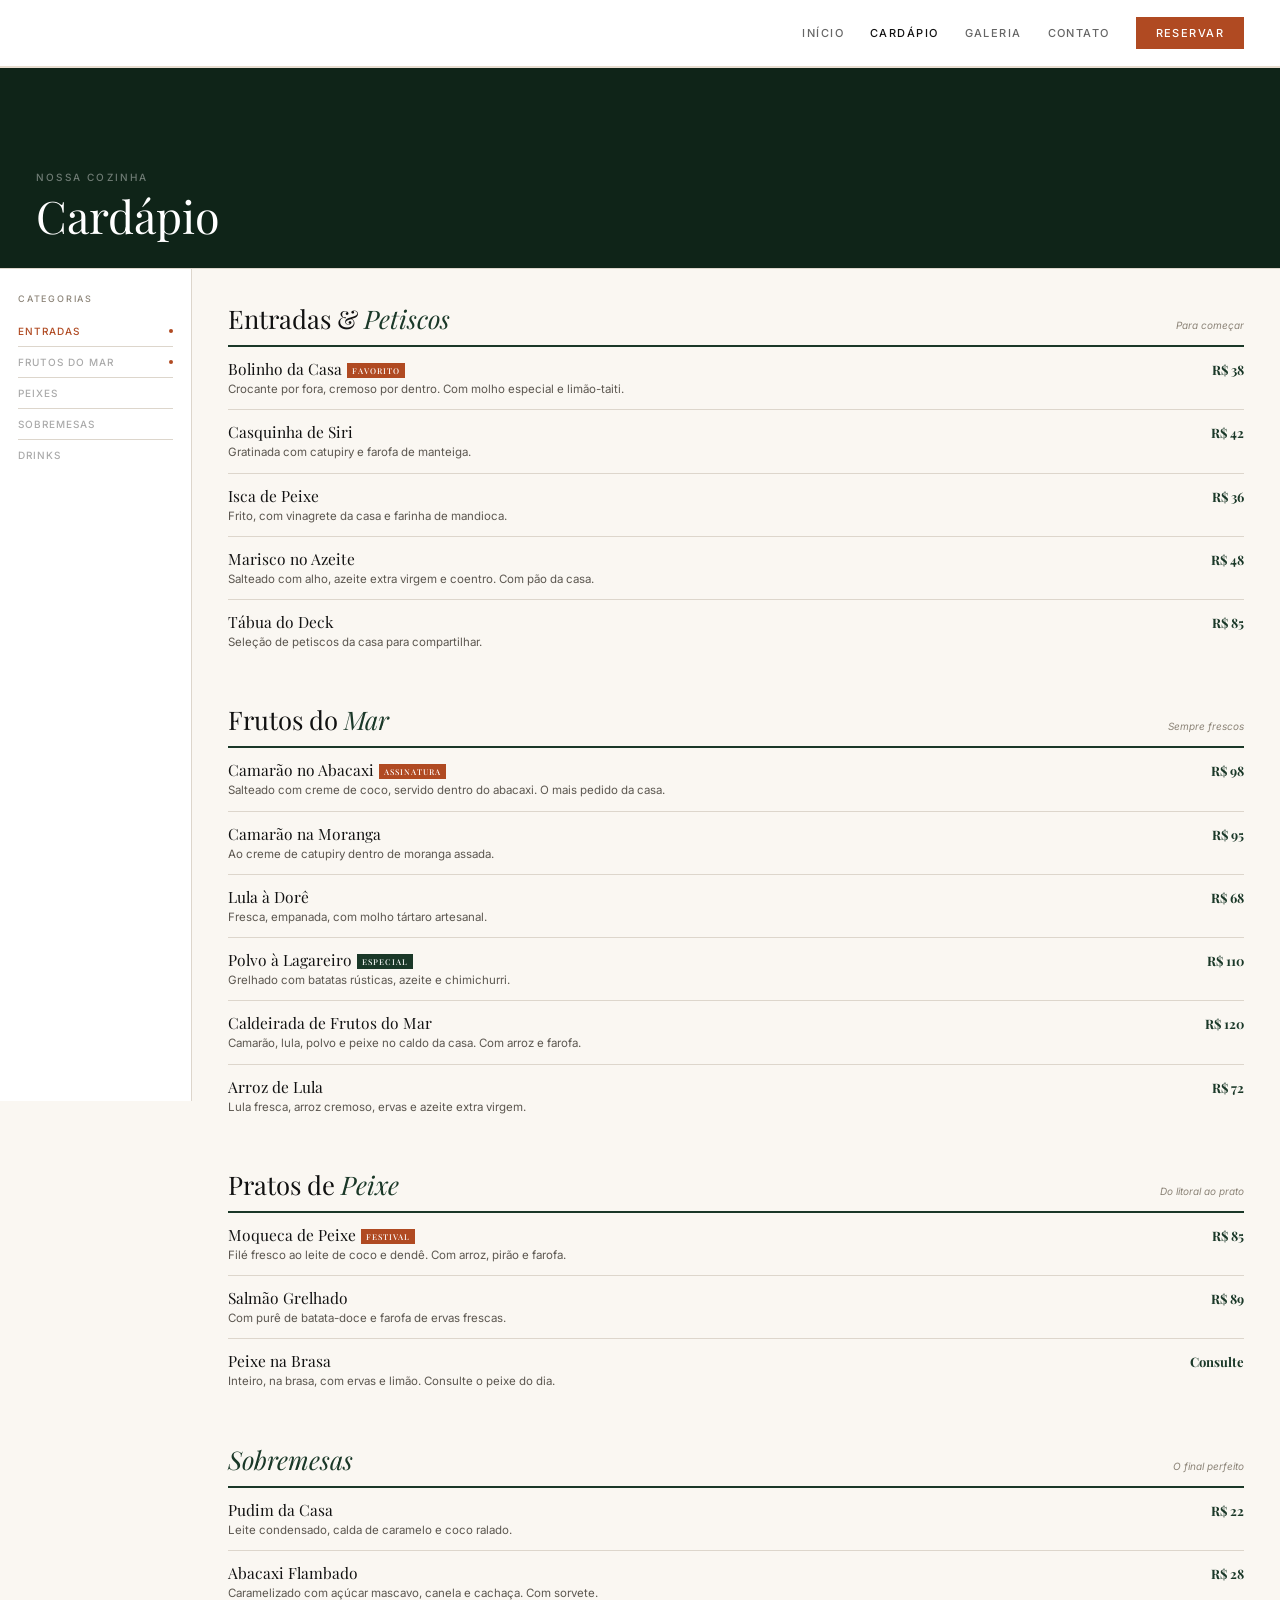
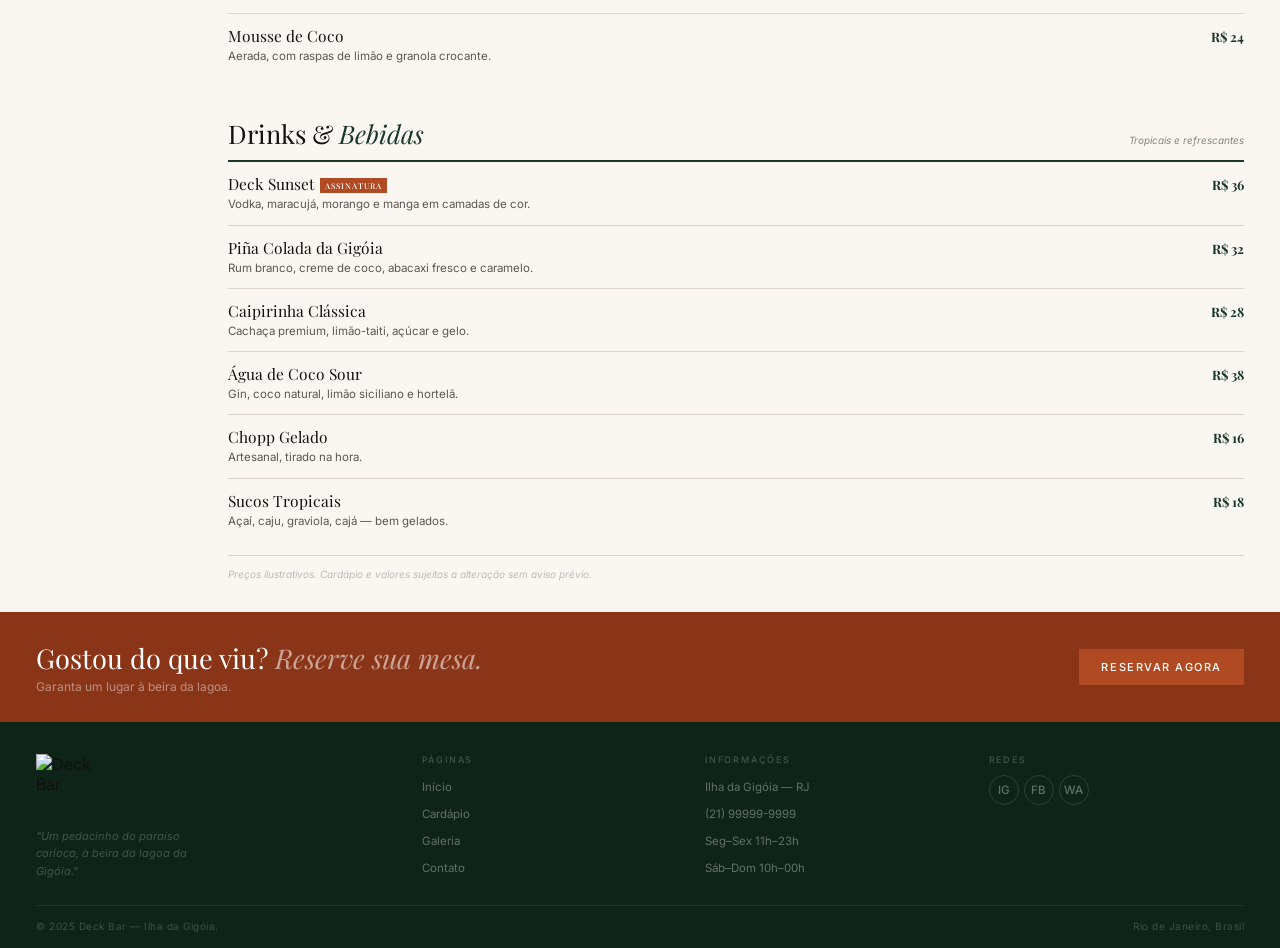
==== commit 520bc454: "tudonovo" ====
--- a/cardapio.html
+++ b/cardapio.html
@@ -1,510 +1,145 @@
 <!DOCTYPE html>
 <html lang="pt-BR">
 <head>
-  <meta charset="UTF-8">
-  <meta name="viewport" content="width=device-width, initial-scale=1.0">
-  <title>Cardápio – Deck Bar | Ilha da Gigóia</title>
-  <meta name="description" content="Conheça o cardápio do Deck Bar na Ilha da Gigóia: frutos do mar frescos, petiscos, sobremesas e drinks tropicais.">
-  <link rel="stylesheet" href="style.css">
-  <script src="https://unpkg.com/@phosphor-icons/web@2.1.1/src/index.js"></script>
-  <style>
-    .menu-hero {
-      height: 55vh; min-height: 380px;
-      background: url('images/deck2.jpg') center 40% / cover no-repeat;
-      position: relative; display: flex; align-items: flex-end;
-    }
-    .menu-hero::after {
-      content: ''; position: absolute; inset: 0;
-      background: linear-gradient(to top, rgba(10,25,10,0.88) 0%, rgba(10,25,10,0.2) 60%);
-    }
-    .menu-hero-content {
-      position: relative; z-index: 1; padding: 0 5vw 4rem;
-    }
-    .menu-hero-content h1 {
-      font-family: var(--font-display); font-size: clamp(3rem, 6vw, 5rem);
-      font-weight: 900; color: var(--white);
-      text-shadow: 0 4px 20px rgba(0,0,0,0.5);
-    }
-    .menu-hero-content h1 em { color: var(--gold-light); font-style: italic; }
-    .menu-hero-content p {
-      font-family: var(--font-body); font-size: 1.1rem; font-style: italic;
-      color: rgba(255,253,248,0.8); margin-top: 0.5rem;
-    }
-
-    .cardapio-page { padding: 5rem 5vw; background: var(--cream); }
-
-    .cat-nav {
-      display: flex; gap: 0.6rem; flex-wrap: wrap; margin-bottom: 4rem;
-      position: sticky; top: 70px; background: var(--cream);
-      padding: 1rem 0; z-index: 10;
-      border-bottom: 1px solid rgba(61,32,16,0.1);
-    }
-    .cat-btn {
-      font-family: var(--font-label); font-size: 0.7rem; font-weight: 700;
-      letter-spacing: 0.15em; text-transform: uppercase;
-      padding: 0.55rem 1.2rem; border: 1.5px solid var(--teal);
-      background: transparent; color: var(--teal);
-      cursor: pointer; border-radius: 2px;
-      transition: all 0.25s;
-    }
-    .cat-btn.active, .cat-btn:hover { background: var(--teal); color: white; }
-
-    .menu-category { margin-bottom: 5rem; }
-    .menu-category h2 {
-      font-family: var(--font-display); font-size: 2.2rem; font-weight: 700;
-      color: var(--wood); margin-bottom: 0.3rem;
-    }
-    .menu-category h2 em { color: var(--teal); font-style: italic; }
-    .menu-category .cat-desc {
-      font-style: italic; color: var(--wood-mid); margin-bottom: 2rem;
-      font-size: 1rem; padding-bottom: 1rem;
-      border-bottom: 1px solid rgba(61,32,16,0.12);
-    }
-    .menu-card-grid {
-      display: grid; grid-template-columns: repeat(auto-fill, minmax(280px, 1fr));
-      gap: 1.5rem;
-    }
-    .menu-card {
-      background: var(--white); border-radius: 6px;
-      overflow: hidden; box-shadow: 0 2px 20px rgba(0,0,0,0.06);
-      transition: transform 0.3s, box-shadow 0.3s;
-    }
-    .menu-card:hover { transform: translateY(-5px); box-shadow: 0 12px 40px rgba(0,0,0,0.12); }
-    .menu-card-img { height: 180px; overflow: hidden; }
-    .menu-card-img img { width: 100%; height: 100%; object-fit: cover; transition: transform 0.4s; }
-    .menu-card:hover .menu-card-img img { transform: scale(1.05); }
-    .menu-card-body { padding: 1.3rem; }
-    .menu-card-body .tag-badge {
-      display: inline-block; font-family: var(--font-label);
-      font-size: 0.56rem; font-weight: 700; letter-spacing: 0.15em; text-transform: uppercase;
-      background: var(--gold-light); color: var(--wood);
-      padding: 0.2rem 0.6rem; border-radius: 2px; margin-bottom: 0.5rem;
-    }
-    .menu-card-body h3 {
-      font-family: var(--font-display); font-size: 1.25rem; font-weight: 700;
-      color: var(--wood); margin-bottom: 0.4rem;
-    }
-    .menu-card-body p { font-size: 0.9rem; color: var(--wood-mid); line-height: 1.55; }
-    .menu-card-footer {
-      padding: 0.8rem 1.3rem 1rem;
-      display: flex; justify-content: space-between; align-items: center;
-      border-top: 1px solid rgba(61,32,16,0.06);
-    }
-    .menu-card-footer .price {
-      font-family: var(--font-display); font-size: 1.3rem; font-weight: 700; color: var(--teal);
-    }
-    .menu-card-footer .serves {
-      font-family: var(--font-label); font-size: 0.6rem; letter-spacing: 0.12em;
-      text-transform: uppercase; color: var(--wood-mid);
-    }
-    .no-img { background: linear-gradient(135deg, var(--teal-dark) 0%, var(--teal) 100%);
-      display: flex; align-items: center; justify-content: center; font-size: 3rem; }
-
-    .disclaimer {
-      text-align: center; margin-top: 3rem;
-      font-style: italic; color: var(--wood-mid); font-size: 0.9rem;
-    }
-  </style>
+<meta charset="UTF-8"><meta name="viewport" content="width=device-width,initial-scale=1">
+<title>Cardápio — Deck Bar</title>
+<link rel="stylesheet" href="style.css">
 </head>
 <body>
 
-<div class="nav-mobile" id="navMobile">
-  <a href="index.html" onclick="closeMobile()">Início</a>
-  <a href="cardapio.html" onclick="closeMobile()">Cardápio</a>
-  <a href="galeria.html" onclick="closeMobile()">Galeria</a>
-  <a href="index.html#contato" onclick="closeMobile()">Reservas</a>
+<div class="drawer" id="drawer">
+  <button class="drawer-x" onclick="closeDrawer()">✕</button>
+  <a href="index.html" onclick="closeDrawer()">Início</a>
+  <a href="cardapio.html" onclick="closeDrawer()">Cardápio</a>
+  <a href="galeria.html" onclick="closeDrawer()">Galeria</a>
+  <a href="contato.html" onclick="closeDrawer()">Contato</a>
 </div>
 
-<nav id="navbar" class="scrolled">
-  <a href="index.html" class="nav-logo">
-    <img src="images/logo.jpg" alt="Deck Bar">
-  </a>
-  <ul class="nav-links">
-    <li><a href="index.html">Início</a></li>
-    <li><a href="cardapio.html" class="active">Cardápio</a></li>
-    <li><a href="galeria.html">Galeria</a></li>
-    <li><a href="index.html#contato" class="nav-cta">Reservar Mesa</a></li>
-  </ul>
-  <button class="hamburger" onclick="toggleMobile()"><span></span><span></span><span></span></button>
-</nav>
+<header>
+  <a href="index.html" class="logo"><img src="images/logo.png" alt="Deck Bar"></a>
+  <nav>
+    <a href="index.html">Início</a>
+    <a href="cardapio.html" class="active">Cardápio</a>
+    <a href="galeria.html">Galeria</a>
+    <a href="contato.html">Contato</a>
+    <a href="contato.html" class="nav-reserve">Reservar</a>
+  </nav>
+  <button class="ham" onclick="document.getElementById('drawer').classList.toggle('open')"><span></span><span></span><span></span></button>
+</header>
 
-<div class="menu-hero">
-  <div class="menu-hero-content">
-    <div class="hero-eyebrow" style="opacity:1">Nossa Cozinha</div>
-    <h1>O <em>Cardápio</em><br>do Deck Bar</h1>
-    <p>Frutos do mar frescos, tempero carioca e muito amor.</p>
+<div class="page-hero">
+  <div class="page-hero-bg" style="background-image:url('images/deck2.jpg')"></div>
+  <div class="page-hero-body">
+    <span class="label">Nossa cozinha</span>
+    <h1>Cardápio</h1>
   </div>
 </div>
 
-<div class="umbrellas-strip">
-  <div class="umbrellas-inner">
-    <span>🦐</span><span>Camarão Fresco</span>
-    <span>🐙</span><span>Polvo Grelhado</span>
-    <span>🐟</span><span>Peixe do Dia</span>
-    <span>🦑</span><span>Lula à Dorê</span>
-    <span>🍍</span><span>Camarão no Abacaxi</span>
-    <span>🍺</span><span>Chopp Gelado</span>
-    <span>🍹</span><span>Coquetéis Artesanais</span>
-    <span>🦐</span><span>Camarão Fresco</span>
-    <span>🐙</span><span>Polvo Grelhado</span>
-    <span>🐟</span><span>Peixe do Dia</span>
-    <span>🦑</span><span>Lula à Dorê</span>
-    <span>🍍</span><span>Camarão no Abacaxi</span>
-    <span>🍺</span><span>Chopp Gelado</span>
-    <span>🍹</span><span>Coquetéis Artesanais</span>
-  </div>
+<div class="menu-layout">
+  <!-- SIDEBAR -->
+  <aside class="menu-sidebar">
+    <p>Categorias</p>
+    <div class="menu-nav">
+      <button class="mnav-btn on" onclick="jump('entradas',this)">Entradas <span class="mnav-dot"></span></button>
+      <button class="mnav-btn" onclick="jump('frutos',this)">Frutos do Mar <span class="mnav-dot"></span></button>
+      <button class="mnav-btn" onclick="jump('peixes',this)">Peixes <span class="mnav-dot"></span></button>
+      <button class="mnav-btn" onclick="jump('sobremesas',this)">Sobremesas <span class="mnav-dot"></span></button>
+      <button class="mnav-btn" onclick="jump('drinks',this)">Drinks <span class="mnav-dot"></span></button>
+    </div>
+  </aside>
+
+  <!-- CONTENT -->
+  <main class="menu-content">
+
+    <div class="mcat" id="entradas">
+      <div class="mcat-head"><h2>Entradas & <em>Petiscos</em></h2><span>Para começar</span></div>
+      <div class="dishes">
+        <div class="dish"><div class="dish-l"><h4>Bolinho da Casa <span class="badge">favorito</span></h4><p>Crocante por fora, cremoso por dentro. Com molho especial e limão-taiti.</p></div><span class="dish-price">R$ 38</span></div>
+        <div class="dish"><div class="dish-l"><h4>Casquinha de Siri</h4><p>Gratinada com catupiry e farofa de manteiga.</p></div><span class="dish-price">R$ 42</span></div>
+        <div class="dish"><div class="dish-l"><h4>Isca de Peixe</h4><p>Frito, com vinagrete da casa e farinha de mandioca.</p></div><span class="dish-price">R$ 36</span></div>
+        <div class="dish"><div class="dish-l"><h4>Marisco no Azeite</h4><p>Salteado com alho, azeite extra virgem e coentro. Com pão da casa.</p></div><span class="dish-price">R$ 48</span></div>
+        <div class="dish"><div class="dish-l"><h4>Tábua do Deck</h4><p>Seleção de petiscos da casa para compartilhar.</p></div><span class="dish-price">R$ 85</span></div>
+      </div>
+    </div>
+
+    <div class="mcat" id="frutos">
+      <div class="mcat-head"><h2>Frutos do <em>Mar</em></h2><span>Sempre frescos</span></div>
+      <div class="dishes">
+        <div class="dish"><div class="dish-l"><h4>Camarão no Abacaxi <span class="badge">assinatura</span></h4><p>Salteado com creme de coco, servido dentro do abacaxi. O mais pedido da casa.</p></div><span class="dish-price">R$ 98</span></div>
+        <div class="dish"><div class="dish-l"><h4>Camarão na Moranga</h4><p>Ao creme de catupiry dentro de moranga assada.</p></div><span class="dish-price">R$ 95</span></div>
+        <div class="dish"><div class="dish-l"><h4>Lula à Dorê</h4><p>Fresca, empanada, com molho tártaro artesanal.</p></div><span class="dish-price">R$ 68</span></div>
+        <div class="dish"><div class="dish-l"><h4>Polvo à Lagareiro <span class="badge g">especial</span></h4><p>Grelhado com batatas rústicas, azeite e chimichurri.</p></div><span class="dish-price">R$ 110</span></div>
+        <div class="dish"><div class="dish-l"><h4>Caldeirada de Frutos do Mar</h4><p>Camarão, lula, polvo e peixe no caldo da casa. Com arroz e farofa.</p></div><span class="dish-price">R$ 120</span></div>
+        <div class="dish"><div class="dish-l"><h4>Arroz de Lula</h4><p>Lula fresca, arroz cremoso, ervas e azeite extra virgem.</p></div><span class="dish-price">R$ 72</span></div>
+      </div>
+    </div>
+
+    <div class="mcat" id="peixes">
+      <div class="mcat-head"><h2>Pratos de <em>Peixe</em></h2><span>Do litoral ao prato</span></div>
+      <div class="dishes">
+        <div class="dish"><div class="dish-l"><h4>Moqueca de Peixe <span class="badge">festival</span></h4><p>Filé fresco ao leite de coco e dendê. Com arroz, pirão e farofa.</p></div><span class="dish-price">R$ 85</span></div>
+        <div class="dish"><div class="dish-l"><h4>Salmão Grelhado</h4><p>Com purê de batata-doce e farofa de ervas frescas.</p></div><span class="dish-price">R$ 89</span></div>
+        <div class="dish"><div class="dish-l"><h4>Peixe na Brasa</h4><p>Inteiro, na brasa, com ervas e limão. Consulte o peixe do dia.</p></div><span class="dish-price">Consulte</span></div>
+      </div>
+    </div>
+
+    <div class="mcat" id="sobremesas">
+      <div class="mcat-head"><h2><em>Sobremesas</em></h2><span>O final perfeito</span></div>
+      <div class="dishes">
+        <div class="dish"><div class="dish-l"><h4>Pudim da Casa</h4><p>Leite condensado, calda de caramelo e coco ralado.</p></div><span class="dish-price">R$ 22</span></div>
+        <div class="dish"><div class="dish-l"><h4>Abacaxi Flambado</h4><p>Caramelizado com açúcar mascavo, canela e cachaça. Com sorvete.</p></div><span class="dish-price">R$ 28</span></div>
+        <div class="dish"><div class="dish-l"><h4>Mousse de Coco</h4><p>Aerada, com raspas de limão e granola crocante.</p></div><span class="dish-price">R$ 24</span></div>
+      </div>
+    </div>
+
+    <div class="mcat" id="drinks">
+      <div class="mcat-head"><h2>Drinks & <em>Bebidas</em></h2><span>Tropicais e refrescantes</span></div>
+      <div class="dishes">
+        <div class="dish"><div class="dish-l"><h4>Deck Sunset <span class="badge">assinatura</span></h4><p>Vodka, maracujá, morango e manga em camadas de cor.</p></div><span class="dish-price">R$ 36</span></div>
+        <div class="dish"><div class="dish-l"><h4>Piña Colada da Gigóia</h4><p>Rum branco, creme de coco, abacaxi fresco e caramelo.</p></div><span class="dish-price">R$ 32</span></div>
+        <div class="dish"><div class="dish-l"><h4>Caipirinha Clássica</h4><p>Cachaça premium, limão-taiti, açúcar e gelo.</p></div><span class="dish-price">R$ 28</span></div>
+        <div class="dish"><div class="dish-l"><h4>Água de Coco Sour</h4><p>Gin, coco natural, limão siciliano e hortelã.</p></div><span class="dish-price">R$ 38</span></div>
+        <div class="dish"><div class="dish-l"><h4>Chopp Gelado</h4><p>Artesanal, tirado na hora.</p></div><span class="dish-price">R$ 16</span></div>
+        <div class="dish"><div class="dish-l"><h4>Sucos Tropicais</h4><p>Açaí, caju, graviola, cajá — bem gelados.</p></div><span class="dish-price">R$ 18</span></div>
+      </div>
+      <p class="menu-note">Preços ilustrativos. Cardápio e valores sujeitos a alteração sem aviso prévio.</p>
+    </div>
+
+  </main>
 </div>
 
-<div class="cardapio-page">
-  <nav class="cat-nav">
-    <button class="cat-btn active" onclick="scrollTo('entradas')">🥗 Entradas</button>
-    <button class="cat-btn" onclick="scrollTo('frutos')">🦐 Frutos do Mar</button>
-    <button class="cat-btn" onclick="scrollTo('peixes')">🐟 Peixes</button>
-    <button class="cat-btn" onclick="scrollTo('petiscos')">🍢 Petiscos</button>
-    <button class="cat-btn" onclick="scrollTo('sobremesas')">🍮 Sobremesas</button>
-    <button class="cat-btn" onclick="scrollTo('drinks')">🍹 Drinks & Bebidas</button>
-  </nav>
-
-  <!-- ENTRADAS -->
-  <div class="menu-category" id="entradas">
-    <h2>Entradas & <em>Petiscos</em></h2>
-    <p class="cat-desc">Para começar bem, do jeito carioca.</p>
-    <div class="menu-card-grid">
-      <div class="menu-card reveal">
-        <div class="menu-card-img">
-          <img src="images/deck3.jpg" alt="Bolinho frito">
-        </div>
-        <div class="menu-card-body">
-          <span class="tag-badge">⭐ Favorito</span>
-          <h3>Bolinho da Casa</h3>
-          <p>Crocante por fora, recheado de sabor por dentro. Servido com molho especial da casa e limão.</p>
-        </div>
-        <div class="menu-card-footer">
-          <span class="price">R$ 38</span>
-          <span class="serves">Serve 2</span>
-        </div>
-      </div>
-      <div class="menu-card reveal">
-        <div class="menu-card-img no-img">🦀</div>
-        <div class="menu-card-body">
-          <h3>Casquinha de Siri</h3>
-          <p>Gratinada com catupiry e farofa de manteiga. Clássico do litoral carioca.</p>
-        </div>
-        <div class="menu-card-footer">
-          <span class="price">R$ 42</span>
-          <span class="serves">2 unid.</span>
-        </div>
-      </div>
-      <div class="menu-card reveal">
-        <div class="menu-card-img no-img">🐟</div>
-        <div class="menu-card-body">
-          <h3>Isca de Peixe Frito</h3>
-          <p>Peixe fresco cortado em tiras, empanado e frito. Com vinagrete da casa e farinha de mandioca.</p>
-        </div>
-        <div class="menu-card-footer">
-          <span class="price">R$ 36</span>
-          <span class="serves">Serve 2</span>
-        </div>
-      </div>
-      <div class="menu-card reveal">
-        <div class="menu-card-img no-img">🐚</div>
-        <div class="menu-card-body">
-          <h3>Marisco na Moranga</h3>
-          <p>Mariscos salteados no alho e azeite, servidos dentro de moranga assada com creme.</p>
-        </div>
-        <div class="menu-card-footer">
-          <span class="price">R$ 55</span>
-          <span class="serves">Serve 2</span>
-        </div>
-      </div>
-    </div>
-  </div>
-
-  <!-- FRUTOS DO MAR -->
-  <div class="menu-category" id="frutos">
-    <h2>Frutos do <em>Mar</em></h2>
-    <p class="cat-desc">Do mar para a sua mesa — sempre frescos e com tempero de quem entende.</p>
-    <div class="menu-card-grid">
-      <div class="menu-card reveal">
-        <div class="menu-card-img">
-          <img src="images/deck2.jpg" alt="Camarão no Abacaxi">
-        </div>
-        <div class="menu-card-body">
-          <span class="tag-badge">🍍 Assinatura</span>
-          <h3>Camarão no Abacaxi</h3>
-          <p>Camarão salteado com creme de coco e especiarias, servido dentro do abacaxi. Nosso prato mais pedido!</p>
-        </div>
-        <div class="menu-card-footer">
-          <span class="price">R$ 98</span>
-          <span class="serves">Serve 2</span>
-        </div>
-      </div>
-      <div class="menu-card reveal">
-        <div class="menu-card-img no-img">🦑</div>
-        <div class="menu-card-body">
-          <h3>Lula à Dorê</h3>
-          <p>Lula fresca empanada, dourada em óleo. Com molho tártaro artesanal e salada verde.</p>
-        </div>
-        <div class="menu-card-footer">
-          <span class="price">R$ 68</span>
-          <span class="serves">Serve 2</span>
-        </div>
-      </div>
-      <div class="menu-card reveal">
-        <div class="menu-card-img no-img">🐙</div>
-        <div class="menu-card-body">
-          <span class="tag-badge">🔥 Destaque</span>
-          <h3>Polvo à Lagareiro</h3>
-          <p>Polvo cozido e grelhado com azeite português, batatas e chimichurri. Uma experiência mediterrânea no Rio.</p>
-        </div>
-        <div class="menu-card-footer">
-          <span class="price">R$ 110</span>
-          <span class="serves">Serve 2</span>
-        </div>
-      </div>
-      <div class="menu-card reveal">
-        <div class="menu-card-img no-img">🦐</div>
-        <div class="menu-card-body">
-          <h3>Camarão na Moranga</h3>
-          <p>Camarão ao creme de catupiry dentro de moranga assada. Conforto e sabor em cada colherada.</p>
-        </div>
-        <div class="menu-card-footer">
-          <span class="price">R$ 95</span>
-          <span class="serves">Serve 2–3</span>
-        </div>
-      </div>
-      <div class="menu-card reveal">
-        <div class="menu-card-img no-img">🫕</div>
-        <div class="menu-card-body">
-          <h3>Caldeirada de Frutos do Mar</h3>
-          <p>Camarão, lula, polvo e peixe num caldo encorpado e aromático. Acompanha arroz e farofa.</p>
-        </div>
-        <div class="menu-card-footer">
-          <span class="price">R$ 120</span>
-          <span class="serves">Serve 2–3</span>
-        </div>
-      </div>
-      <div class="menu-card reveal">
-        <div class="menu-card-img no-img">🍚</div>
-        <div class="menu-card-body">
-          <h3>Arroz de Lula</h3>
-          <p>Lula fresca com arroz cremoso, ervas frescas e azeite de qualidade. Simples e memorável.</p>
-        </div>
-        <div class="menu-card-footer">
-          <span class="price">R$ 72</span>
-          <span class="serves">Serve 2</span>
-        </div>
-      </div>
-    </div>
-  </div>
-
-  <!-- PEIXES -->
-  <div class="menu-category" id="peixes">
-    <h2>Pratos de <em>Peixe</em></h2>
-    <p class="cat-desc">Da moqueca tradicional ao filé grelhado, os sabores do litoral carioca.</p>
-    <div class="menu-card-grid">
-      <div class="menu-card reveal">
-        <div class="menu-card-img no-img">🫕</div>
-        <div class="menu-card-body">
-          <span class="tag-badge">🏆 Festival</span>
-          <h3>Moqueca de Peixe</h3>
-          <p>Filé de peixe fresco ao molho de leite de coco, dendê e legumes. Acompanha arroz, pirão e farofa.</p>
-        </div>
-        <div class="menu-card-footer">
-          <span class="price">R$ 85</span>
-          <span class="serves">Serve 2</span>
-        </div>
-      </div>
-      <div class="menu-card reveal">
-        <div class="menu-card-img no-img">🐟</div>
-        <div class="menu-card-body">
-          <h3>Salmão Grelhado</h3>
-          <p>Com purê de batata-doce e farofa de ervas frescas. Uma opção mais leve e sofisticada.</p>
-        </div>
-        <div class="menu-card-footer">
-          <span class="price">R$ 89</span>
-          <span class="serves">Individual</span>
-        </div>
-      </div>
-      <div class="menu-card reveal">
-        <div class="menu-card-img no-img">🔥</div>
-        <div class="menu-card-body">
-          <h3>Peixe na Brasa</h3>
-          <p>Peixe inteiro assado na brasa com ervas, limão e azeite. Pergunte o peixe do dia ao garçom.</p>
-        </div>
-        <div class="menu-card-footer">
-          <span class="price">Consulte</span>
-          <span class="serves">Serve 2–3</span>
-        </div>
-      </div>
-    </div>
-  </div>
-
-  <!-- SOBREMESAS -->
-  <div class="menu-category" id="sobremesas">
-    <h2><em>Sobremesas</em></h2>
-    <p class="cat-desc">O final perfeito para uma refeição inesquecível.</p>
-    <div class="menu-card-grid">
-      <div class="menu-card reveal">
-        <div class="menu-card-img no-img">🍮</div>
-        <div class="menu-card-body">
-          <h3>Pudim da Casa</h3>
-          <p>Pudim de leite condensado feito na hora, com calda de caramelo e coco ralado.</p>
-        </div>
-        <div class="menu-card-footer"><span class="price">R$ 22</span><span class="serves">Individual</span></div>
-      </div>
-      <div class="menu-card reveal">
-        <div class="menu-card-img no-img">🍍</div>
-        <div class="menu-card-body">
-          <h3>Abacaxi Flambado</h3>
-          <p>Rodelas de abacaxi caramelizadas com açúcar mascavo, canela e cachaça. Servido com sorvete.</p>
-        </div>
-        <div class="menu-card-footer"><span class="price">R$ 28</span><span class="serves">Serve 2</span></div>
-      </div>
-      <div class="menu-card reveal">
-        <div class="menu-card-img no-img">🥥</div>
-        <div class="menu-card-body">
-          <h3>Mousse de Coco</h3>
-          <p>Mousse aerada de leite de coco com raspas de limão e granola crocante por cima.</p>
-        </div>
-        <div class="menu-card-footer"><span class="price">R$ 24</span><span class="serves">Individual</span></div>
-      </div>
-    </div>
-  </div>
-
-  <!-- DRINKS -->
-  <div class="menu-category" id="drinks">
-    <h2>Drinks & <em>Bebidas</em></h2>
-    <p class="cat-desc">Coquetéis tropicais, cervejas geladas e muito mais para refrescar.</p>
-    <div class="menu-card-grid">
-      <div class="menu-card reveal">
-        <div class="menu-card-img">
-          <img src="images/deck5.jpg" alt="Deck Sunset">
-        </div>
-        <div class="menu-card-body">
-          <span class="tag-badge">⭐ Assinatura</span>
-          <h3>Deck Sunset 🌅</h3>
-          <p>Vodka, maracujá, morango e manga. Três camadas de cores que imitam o pôr do sol na lagoa.</p>
-        </div>
-        <div class="menu-card-footer"><span class="price">R$ 36</span><span class="serves">340ml</span></div>
-      </div>
-      <div class="menu-card reveal">
-        <div class="menu-card-img">
-          <img src="images/deck6.jpg" alt="Piña Colada">
-        </div>
-        <div class="menu-card-body">
-          <span class="tag-badge">🍍 Tropical</span>
-          <h3>Piña Colada da Gigóia</h3>
-          <p>Rum branco, creme de coco, abacaxi fresco e fio de caramelo. O drink da ilha.</p>
-        </div>
-        <div class="menu-card-footer"><span class="price">R$ 32</span><span class="serves">340ml</span></div>
-      </div>
-      <div class="menu-card reveal">
-        <div class="menu-card-img no-img">🍋</div>
-        <div class="menu-card-body">
-          <h3>Caipirinha Clássica</h3>
-          <p>Cachaça premium, limão-taiti, açúcar e gelo. Do jeito que o carioca gosta.</p>
-        </div>
-        <div class="menu-card-footer"><span class="price">R$ 28</span><span class="serves">300ml</span></div>
-      </div>
-      <div class="menu-card reveal">
-        <div class="menu-card-img no-img">🌿</div>
-        <div class="menu-card-body">
-          <h3>Água de Coco Sour</h3>
-          <p>Gin, água de coco natural, limão siciliano e hortelã fresca. Leveza total.</p>
-        </div>
-        <div class="menu-card-footer"><span class="price">R$ 38</span><span class="serves">300ml</span></div>
-      </div>
-      <div class="menu-card reveal">
-        <div class="menu-card-img no-img">🍺</div>
-        <div class="menu-card-body">
-          <h3>Chopp Gelado</h3>
-          <p>Chopp artesanal tirado na hora, com colarinho perfeito. A pedida clássica do bar.</p>
-        </div>
-        <div class="menu-card-footer"><span class="price">R$ 16</span><span class="serves">500ml</span></div>
-      </div>
-      <div class="menu-card reveal">
-        <div class="menu-card-img no-img">🥤</div>
-        <div class="menu-card-body">
-          <h3>Sucos Tropicais</h3>
-          <p>Açaí, caju, cajá, graviola, pitanga. Frutas do nordeste e do Rio, bem geladas.</p>
-        </div>
-        <div class="menu-card-footer"><span class="price">R$ 18</span><span class="serves">400ml</span></div>
-      </div>
-    </div>
-  </div>
-
-  <p class="disclaimer">
-    * Cardápio e preços sujeitos a alteração sem aviso prévio. Alguns pratos podem conter alérgenos.<br>
-    Consulte o garçom sobre ingredientes e disponibilidade.
-  </p>
+<div class="cta-banner">
+  <div class="cta-banner-text"><h2>Gostou do que viu? <em>Reserve sua mesa.</em></h2><p>Garanta um lugar à beira da lagoa.</p></div>
+  <a href="contato.html" class="btn btn-terra">Reservar agora</a>
 </div>
 
-<!-- CTA CONTATO -->
-<section id="contato" style="background: var(--teal-dark); padding: 5rem 5vw; text-align:center">
-  <p class="section-label" style="justify-content:center; color:var(--gold)">
-    <span style="width:28px;height:1.5px;background:var(--gold);display:inline-block;margin-right:0.8rem"></span>
-    Reservas
-  </p>
-  <h2 style="font-family:var(--font-display);font-size:clamp(2rem,4vw,3rem);color:var(--cream);margin-bottom:1rem">
-    Pronto para <em style="color:var(--gold);font-style:italic">saborear</em> a experiência?
-  </h2>
-  <p style="color:rgba(253,246,236,0.7);max-width:500px;margin:0 auto 2rem;font-size:1.05rem;font-style:italic">
-    Reserve sua mesa e garanta um lugar à beira da lagoa.
-  </p>
-  <a href="index.html#contato" class="btn-primary">
-    <i class="ph ph-calendar-check"></i> Reservar Agora
-  </a>
-</section>
-
 <footer>
-  <div class="footer-inner">
-    <div class="footer-brand">
-      <img src="images/logo.jpg" alt="Deck Bar">
-      <p>"Um pedacinho do paraíso carioca, à beira da lagoa da Gigóia."</p>
-    </div>
-    <div class="footer-links">
-      <h4>Navegação</h4>
-      <ul>
-        <li><a href="index.html">Início</a></li>
-        <li><a href="cardapio.html">Cardápio</a></li>
-        <li><a href="galeria.html">Galeria</a></li>
-        <li><a href="index.html#contato">Reservas</a></li>
-      </ul>
-    </div>
-    <div class="footer-social">
-      <h4>Siga-nos</h4>
-      <div class="social-icons">
-        <a href="https://www.instagram.com/deckdailhadagigoia" target="_blank" class="social-icon"><i class="ph ph-instagram-logo"></i></a>
-        <a href="https://www.facebook.com/deckbarilhadagigoia/" target="_blank" class="social-icon"><i class="ph ph-facebook-logo"></i></a>
-        <a href="https://wa.me/5521999999999" target="_blank" class="social-icon"><i class="ph ph-whatsapp-logo"></i></a>
-      </div>
-    </div>
+  <div class="foot-grid">
+    <div class="foot-brand"><img src="images/logo.png" alt="Deck Bar"><p>"Um pedacinho do paraíso carioca, à beira da lagoa da Gigóia."</p></div>
+    <div class="foot-col"><h6>Páginas</h6><ul><li><a href="index.html">Início</a></li><li><a href="cardapio.html">Cardápio</a></li><li><a href="galeria.html">Galeria</a></li><li><a href="contato.html">Contato</a></li></ul></div>
+    <div class="foot-col"><h6>Informações</h6><ul><li><a>Ilha da Gigóia — RJ</a></li><li><a href="https://wa.me/5521999999999">(21) 99999-9999</a></li><li><a>Seg–Sex 11h–23h</a></li><li><a>Sáb–Dom 10h–00h</a></li></ul></div>
+    <div class="foot-col"><h6>Redes</h6><div class="socs"><a href="https://www.instagram.com/deckdailhadagigoia" target="_blank" class="soc">IG</a><a href="https://www.facebook.com/deckbarilhadagigoia/" target="_blank" class="soc">FB</a><a href="https://wa.me/5521999999999" target="_blank" class="soc">WA</a></div></div>
   </div>
-  <div class="footer-bottom">
-    <p>© 2025 Deck Bar – Ilha da Gigóia. Todos os direitos reservados.</p>
-  </div>
+  <div class="foot-bot"><p>© 2025 Deck Bar — Ilha da Gigóia.</p><p>Rio de Janeiro, Brasil</p></div>
 </footer>
 
 <script>
-  document.getElementById('navbar').classList.add('scrolled');
-  window.addEventListener('scroll', () => {
-    document.getElementById('navbar').classList.add('scrolled');
-  });
-  function toggleMobile() { document.getElementById('navMobile').classList.toggle('open'); }
-  function closeMobile() { document.getElementById('navMobile').classList.remove('open'); }
-  function scrollTo(id) {
-    document.getElementById(id).scrollIntoView({ behavior: 'smooth', block: 'start' });
-    document.querySelectorAll('.cat-btn').forEach(b => b.classList.remove('active'));
-    event.target.classList.add('active');
-  }
-  const revealEls = document.querySelectorAll('.reveal');
-  const observer = new IntersectionObserver((entries) => {
-    entries.forEach(e => {
-      if (e.isIntersecting) { e.target.classList.add('visible'); observer.unobserve(e.target); }
-    });
-  }, { threshold: 0.08 });
-  revealEls.forEach(el => observer.observe(el));
+function closeDrawer(){document.getElementById('drawer').classList.remove('open')}
+function jump(id,btn){
+  document.querySelectorAll('.mnav-btn').forEach(b=>b.classList.remove('on'));
+  btn.classList.add('on');
+  const el=document.getElementById(id);
+  window.scrollTo({top:el.getBoundingClientRect().top+scrollY-76,behavior:'smooth'});
+}
+// Highlight active section on scroll
+const sections=['entradas','frutos','peixes','sobremesas','drinks'];
+const buttons=document.querySelectorAll('.mnav-btn');
+window.addEventListener('scroll',()=>{
+  let cur=0;
+  sections.forEach((id,i)=>{const el=document.getElementById(id);if(el&&el.getBoundingClientRect().top<120)cur=i});
+  buttons.forEach(b=>b.classList.remove('on'));
+  buttons[cur].classList.add('on');
+});
 </script>
 </body>
 </html>
--- a/style.css
+++ b/style.css
@@ -1,715 +1,320 @@
-@import url('https://fonts.googleapis.com/css2?family=Playfair+Display:ital,wght@0,400;0,700;0,900;1,400;1,700&family=Cormorant+Garamond:ital,wght@0,300;0,400;0,600;1,300;1,400&family=Josefin+Sans:wght@300;400;600;700&display=swap');
-
-/* ===== RESET & BASE ===== */
-*, *::before, *::after { margin: 0; padding: 0; box-sizing: border-box; }
-
-:root {
-  --teal:       #0E7C7B;
-  --teal-dark:  #094F4E;
-  --teal-light: #5BB5B4;
-  --orange:     #E8733A;
-  --orange-warm:#F4A261;
-  --gold:       #E4B84B;
-  --gold-light: #F5D78E;
-  --cream:      #FDF6EC;
-  --sand:       #F2E0C6;
-  --wood:       #3D2010;
-  --wood-mid:   #6B3A1F;
-  --dark:       #1A0F07;
-  --white:      #FFFDF8;
-  --font-display: 'Playfair Display', Georgia, serif;
-  --font-body:    'Cormorant Garamond', Georgia, serif;
-  --font-label:   'Josefin Sans', sans-serif;
-}
-
-html { scroll-behavior: smooth; font-size: 16px; }
-
-body {
-  font-family: var(--font-body);
-  background: var(--cream);
-  color: var(--wood);
-  overflow-x: hidden;
-}
-
-/* ===== SCROLLBAR ===== */
-::-webkit-scrollbar { width: 6px; }
-::-webkit-scrollbar-track { background: var(--sand); }
-::-webkit-scrollbar-thumb { background: var(--teal); border-radius: 3px; }
-
-/* ===== NAVIGATION ===== */
-nav {
-  position: fixed; top: 0; left: 0; right: 0; z-index: 1000;
-  padding: 0 2rem;
-  display: flex; align-items: center; justify-content: space-between;
-  height: 70px;
-  transition: background 0.4s, backdrop-filter 0.4s, box-shadow 0.4s;
-}
-
-nav.scrolled {
-  background: rgba(9, 79, 78, 0.96);
-  backdrop-filter: blur(12px);
-  box-shadow: 0 2px 30px rgba(0,0,0,0.25);
-}
-
-.nav-logo img {
-  height: 50px; width: auto;
-  filter: drop-shadow(0 2px 8px rgba(0,0,0,0.4));
-  transition: transform 0.3s;
-}
-.nav-logo img:hover { transform: scale(1.05); }
-
-.nav-links {
-  display: flex; gap: 2.5rem; list-style: none; align-items: center;
-}
-
-.nav-links a {
-  font-family: var(--font-label);
-  font-size: 0.75rem; font-weight: 600; letter-spacing: 0.18em;
-  text-transform: uppercase;
-  color: var(--white);
-  text-decoration: none;
-  text-shadow: 0 1px 6px rgba(0,0,0,0.5);
-  position: relative; padding-bottom: 4px;
-  transition: color 0.3s;
-}
-
-.nav-links a::after {
-  content: '';
-  position: absolute; bottom: 0; left: 0; width: 0; height: 1.5px;
-  background: var(--gold);
-  transition: width 0.3s;
-}
-.nav-links a:hover::after, .nav-links a.active::after { width: 100%; }
-.nav-links a:hover { color: var(--gold-light); }
-
-.nav-cta {
-  font-family: var(--font-label);
-  font-size: 0.72rem; font-weight: 700; letter-spacing: 0.15em;
-  text-transform: uppercase;
-  background: var(--orange);
-  color: var(--white) !important;
-  padding: 0.55rem 1.3rem;
-  border-radius: 2px;
-  text-decoration: none;
-  transition: background 0.3s, transform 0.2s;
-}
-.nav-cta:hover { background: var(--orange-warm); transform: translateY(-1px); }
-.nav-cta::after { display: none !important; }
-
-.hamburger {
-  display: none; flex-direction: column; gap: 5px; cursor: pointer;
-  background: none; border: none; padding: 5px;
-}
-.hamburger span {
-  display: block; width: 24px; height: 2px;
-  background: var(--white); border-radius: 2px;
-  transition: all 0.3s;
-}
-
-/* ===== HERO ===== */
-#hero {
-  position: relative; height: 100vh; min-height: 600px;
-  display: flex; align-items: flex-end;
-  overflow: hidden;
-}
-
-.hero-bg {
-  position: absolute; inset: 0;
-  background: url('images/deck7.jpg') center center / cover no-repeat;
-  transform: scale(1.07);
-  transition: transform 8s ease-out;
-  will-change: transform;
-}
-.hero-bg::after {
-  content: '';
-  position: absolute; inset: 0;
-  background: linear-gradient(
-    to top,
-    rgba(14, 30, 15, 0.82) 0%,
-    rgba(14, 30, 15, 0.3) 50%,
-    rgba(14, 30, 15, 0.1) 100%
-  );
-}
-
-.hero-content {
-  position: relative; z-index: 2;
-  padding: 0 5vw 6rem;
-  max-width: 850px;
-}
-
-.hero-eyebrow {
-  font-family: var(--font-label);
-  font-size: 0.72rem; font-weight: 600; letter-spacing: 0.28em;
-  text-transform: uppercase; color: var(--gold);
-  display: flex; align-items: center; gap: 0.8rem;
-  margin-bottom: 1.2rem;
-  opacity: 0; animation: fadeUp 0.8s 0.2s forwards;
-}
-.hero-eyebrow::before {
-  content: ''; display: block; width: 36px; height: 1px;
-  background: var(--gold);
-}
-
-.hero-title {
-  font-family: var(--font-display);
-  font-size: clamp(3.5rem, 8vw, 7rem);
-  font-weight: 900; line-height: 0.95;
-  color: var(--white);
-  text-shadow: 0 4px 30px rgba(0,0,0,0.5);
-  opacity: 0; animation: fadeUp 0.9s 0.4s forwards;
-}
-.hero-title em { font-style: italic; color: var(--gold-light); }
-
-.hero-sub {
-  font-family: var(--font-body);
-  font-size: clamp(1.1rem, 2.2vw, 1.35rem);
-  font-weight: 300; font-style: italic;
-  color: rgba(255,253,248,0.85);
-  margin: 1.2rem 0 2rem;
-  opacity: 0; animation: fadeUp 0.9s 0.6s forwards;
-}
-
-.hero-actions {
-  display: flex; gap: 1rem; flex-wrap: wrap;
-  opacity: 0; animation: fadeUp 0.9s 0.8s forwards;
-}
-
-.btn-primary {
-  display: inline-flex; align-items: center; gap: 0.6rem;
-  font-family: var(--font-label);
-  font-size: 0.75rem; font-weight: 700; letter-spacing: 0.2em;
-  text-transform: uppercase;
-  background: var(--orange); color: var(--white);
-  padding: 0.9rem 2rem; text-decoration: none;
-  border-radius: 2px;
-  transition: background 0.3s, transform 0.2s, box-shadow 0.3s;
-  box-shadow: 0 4px 20px rgba(232,115,58,0.4);
-}
-.btn-primary:hover {
-  background: var(--orange-warm);
-  transform: translateY(-2px);
-  box-shadow: 0 8px 28px rgba(232,115,58,0.5);
-}
-
-.btn-outline {
-  display: inline-flex; align-items: center; gap: 0.6rem;
-  font-family: var(--font-label);
-  font-size: 0.75rem; font-weight: 600; letter-spacing: 0.2em;
-  text-transform: uppercase;
-  background: transparent; color: var(--white);
-  padding: 0.9rem 2rem; text-decoration: none;
-  border: 1.5px solid rgba(255,255,255,0.5);
-  border-radius: 2px;
-  transition: border-color 0.3s, background 0.3s;
-}
-.btn-outline:hover {
-  border-color: var(--gold);
-  background: rgba(228,184,75,0.12);
-  color: var(--gold-light);
-}
-
-.hero-scroll {
-  position: absolute; bottom: 2.5rem; right: 5vw; z-index: 2;
-  display: flex; flex-direction: column; align-items: center; gap: 0.5rem;
-  opacity: 0; animation: fadeIn 1s 1.2s forwards;
-}
-.hero-scroll span {
-  font-family: var(--font-label); font-size: 0.6rem; letter-spacing: 0.2em;
-  color: rgba(255,255,255,0.6); text-transform: uppercase; writing-mode: vertical-rl;
-}
-.scroll-line {
-  width: 1px; height: 50px;
-  background: linear-gradient(to bottom, rgba(255,255,255,0.6), transparent);
-  animation: scrollPulse 2s infinite;
-}
-
-/* ===== FLOATING UMBRELLAS DECORATION ===== */
-.umbrellas-strip {
-  background: var(--teal-dark);
-  padding: 1rem 0;
-  overflow: hidden;
-  display: flex; gap: 0;
-}
-.umbrellas-inner {
-  display: flex; gap: 2rem; align-items: center;
-  animation: slide 20s linear infinite;
-  white-space: nowrap;
-}
-.umbrellas-inner span { font-size: 2rem; }
-
-/* ===== SECTION BASE ===== */
-section { padding: 7rem 5vw; }
-
-.section-label {
-  font-family: var(--font-label);
-  font-size: 0.68rem; font-weight: 700; letter-spacing: 0.3em;
-  text-transform: uppercase; color: var(--orange);
-  display: flex; align-items: center; gap: 0.8rem;
-  margin-bottom: 1rem;
-}
-.section-label::before {
-  content: ''; display: block; width: 28px; height: 1.5px;
-  background: var(--orange);
-}
-
-.section-title {
-  font-family: var(--font-display);
-  font-size: clamp(2.2rem, 5vw, 3.8rem);
-  font-weight: 700; line-height: 1.1;
-  color: var(--wood);
-}
-.section-title em { font-style: italic; color: var(--teal); }
-
-/* ===== ABOUT ===== */
-#sobre {
-  display: grid;
-  grid-template-columns: 1fr 1fr;
-  gap: 5rem; align-items: center;
-}
-
-.sobre-images {
-  position: relative; height: 580px;
-}
-.sobre-img-main {
-  position: absolute; top: 0; left: 0;
-  width: 75%; height: 85%;
-  object-fit: cover;
-  border-radius: 4px;
-  box-shadow: 0 20px 60px rgba(0,0,0,0.2);
-}
-.sobre-img-accent {
-  position: absolute; bottom: 0; right: 0;
-  width: 52%; height: 50%;
-  object-fit: cover;
-  border-radius: 4px;
-  box-shadow: 0 20px 60px rgba(0,0,0,0.25);
-  border: 6px solid var(--cream);
-}
-.sobre-badge {
-  position: absolute; top: 55%; left: 68%;
-  background: var(--teal); color: var(--white);
-  padding: 1rem 1.2rem;
-  border-radius: 4px;
-  text-align: center;
-  box-shadow: 0 8px 30px rgba(14,124,123,0.4);
-  z-index: 2;
-}
-.sobre-badge strong {
-  display: block;
-  font-family: var(--font-display); font-size: 2rem; font-weight: 900;
-  color: var(--gold-light); line-height: 1;
-}
-.sobre-badge span {
-  font-family: var(--font-label); font-size: 0.58rem; letter-spacing: 0.15em;
-  text-transform: uppercase; opacity: 0.85;
-}
-
-.sobre-text { max-width: 520px; }
-.sobre-text p {
-  font-size: 1.15rem; font-weight: 300; line-height: 1.8;
-  color: var(--wood-mid); margin: 1.5rem 0 2rem;
-}
-.sobre-features {
-  display: grid; grid-template-columns: 1fr 1fr;
-  gap: 1.2rem; margin-top: 2rem;
-}
-.feature-item {
-  display: flex; gap: 0.8rem; align-items: flex-start;
-}
-.feature-icon {
-  font-size: 1.5rem; flex-shrink: 0; margin-top: 2px;
-}
-.feature-item h4 {
-  font-family: var(--font-label); font-size: 0.72rem; font-weight: 700;
-  letter-spacing: 0.12em; text-transform: uppercase;
-  color: var(--teal-dark); margin-bottom: 0.2rem;
-}
-.feature-item p {
-  font-size: 0.9rem; line-height: 1.5; color: var(--wood-mid);
-  margin: 0;
-}
-
-/* ===== HIGHLIGHTS / DESTAQUES ===== */
-#destaques {
-  background: var(--teal-dark);
-  position: relative; overflow: hidden;
-}
-#destaques::before {
-  content: '';
-  position: absolute; inset: 0;
-  background: url('images/deck9.jpg') center / cover no-repeat;
-  opacity: 0.08;
-}
-
-.destaques-header {
-  text-align: center; position: relative; z-index: 1; margin-bottom: 4rem;
-}
-.destaques-header .section-label { justify-content: center; }
-.destaques-header .section-label::before { display: none; }
-.destaques-header .section-title { color: var(--cream); }
-.destaques-header .section-title em { color: var(--gold); }
-
-.destaques-grid {
-  display: grid; grid-template-columns: repeat(3, 1fr);
-  gap: 2rem; position: relative; z-index: 1;
-}
-
-.destaque-card {
-  background: rgba(255,255,255,0.06);
-  border: 1px solid rgba(255,255,255,0.1);
-  border-radius: 6px;
-  overflow: hidden;
-  transition: transform 0.4s, box-shadow 0.4s;
-}
-.destaque-card:hover {
-  transform: translateY(-8px);
-  box-shadow: 0 24px 60px rgba(0,0,0,0.4);
-}
-
-.destaque-card img {
-  width: 100%; height: 220px; object-fit: cover;
-  transition: transform 0.5s;
-}
-.destaque-card:hover img { transform: scale(1.04); }
-
-.destaque-card-body { padding: 1.6rem; }
-.destaque-card-body .tag {
-  font-family: var(--font-label); font-size: 0.6rem;
-  font-weight: 700; letter-spacing: 0.2em; text-transform: uppercase;
-  color: var(--gold); margin-bottom: 0.6rem; display: block;
-}
-.destaque-card-body h3 {
-  font-family: var(--font-display); font-size: 1.5rem; font-weight: 700;
-  color: var(--cream); margin-bottom: 0.6rem; line-height: 1.2;
-}
-.destaque-card-body p {
-  font-size: 0.95rem; line-height: 1.7; color: rgba(253,246,236,0.7);
-}
-
-/* ===== GALLERY ===== */
-#galeria { background: var(--sand); }
-.galeria-header { margin-bottom: 3rem; }
-
-.galeria-grid {
-  display: grid;
-  grid-template-columns: repeat(4, 1fr);
-  grid-template-rows: repeat(2, 250px);
-  gap: 0.5rem;
-}
-.galeria-grid .gal-item {
-  overflow: hidden; position: relative; cursor: pointer;
-}
-.galeria-grid .gal-item:first-child {
-  grid-column: span 2; grid-row: span 2;
-}
-.galeria-grid .gal-item img {
-  width: 100%; height: 100%; object-fit: cover;
-  transition: transform 0.5s;
-}
-.galeria-grid .gal-item:hover img { transform: scale(1.06); }
-.gal-item-overlay {
-  position: absolute; inset: 0;
-  background: rgba(9,79,78,0.0);
-  display: flex; align-items: center; justify-content: center;
-  transition: background 0.3s;
-}
-.gal-item:hover .gal-item-overlay { background: rgba(9,79,78,0.3); }
-.gal-item-overlay span {
-  font-size: 2rem; opacity: 0;
-  transform: scale(0.5);
-  transition: opacity 0.3s, transform 0.3s;
-  color: white;
-}
-.gal-item:hover .gal-item-overlay span { opacity: 1; transform: scale(1); }
-
-/* ===== EXPERIENCE / AMBIENTE ===== */
-#experiencia {
-  display: grid; grid-template-columns: 1fr 1fr; gap: 0;
-  padding: 0; min-height: 600px;
-}
-.exp-image {
-  background: url('images/deck4.jpg') center / cover no-repeat;
-  min-height: 500px; position: relative;
-}
-.exp-image::after {
-  content: ''; position: absolute; inset: 0;
-  background: linear-gradient(to right, transparent 70%, var(--teal-dark) 100%);
-}
-.exp-content {
-  background: var(--teal-dark);
-  padding: 5rem;
-  display: flex; flex-direction: column; justify-content: center;
-}
-.exp-content .section-label { color: var(--gold); }
-.exp-content .section-label::before { background: var(--gold); }
-.exp-content .section-title { color: var(--cream); }
-.exp-content .section-title em { color: var(--gold); }
-.exp-content p {
-  font-size: 1.1rem; font-weight: 300; line-height: 1.8;
-  color: rgba(253,246,236,0.8); margin: 1.5rem 0 2rem;
-}
-.exp-stats {
-  display: flex; gap: 2.5rem; margin-top: 2rem;
-}
-.stat strong {
-  display: block;
-  font-family: var(--font-display); font-size: 2.5rem; font-weight: 900;
-  color: var(--gold); line-height: 1;
-}
-.stat span {
-  font-family: var(--font-label); font-size: 0.65rem; font-weight: 600;
-  letter-spacing: 0.15em; text-transform: uppercase;
-  color: rgba(253,246,236,0.6); margin-top: 0.3rem; display: block;
-}
-
-/* ===== MENU PREVIEW ===== */
-#cardapio { background: var(--cream); }
-.cardapio-header {
-  display: flex; justify-content: space-between; align-items: flex-end;
-  margin-bottom: 3rem; flex-wrap: wrap; gap: 1rem;
-}
-.menu-tabs {
-  display: flex; gap: 0.5rem; margin-bottom: 2.5rem;
-}
-.menu-tab {
-  font-family: var(--font-label); font-size: 0.68rem; font-weight: 700;
-  letter-spacing: 0.15em; text-transform: uppercase;
-  padding: 0.5rem 1.2rem; border: 1.5px solid var(--teal);
-  background: transparent; color: var(--teal);
-  cursor: pointer; border-radius: 2px;
-  transition: all 0.25s;
-}
-.menu-tab.active, .menu-tab:hover {
-  background: var(--teal); color: var(--white);
-}
-.menu-items {
-  display: grid; grid-template-columns: repeat(2, 1fr); gap: 0;
-}
-.menu-item {
-  padding: 1.5rem;
-  border-bottom: 1px solid rgba(61,32,16,0.1);
-  display: flex; justify-content: space-between; align-items: flex-start;
-  gap: 1rem;
-  transition: background 0.2s;
-}
-.menu-item:nth-child(odd) { border-right: 1px solid rgba(61,32,16,0.1); }
-.menu-item:hover { background: var(--sand); }
-.menu-item-info h4 {
-  font-family: var(--font-display); font-size: 1.1rem; font-weight: 600;
-  color: var(--wood); margin-bottom: 0.3rem;
-}
-.menu-item-info p {
-  font-size: 0.9rem; color: var(--wood-mid); line-height: 1.5;
-}
-.menu-item-price {
-  font-family: var(--font-display); font-size: 1.1rem; font-weight: 700;
-  color: var(--teal); white-space: nowrap;
-}
-
-/* ===== RESERVAS / CONTATO ===== */
-#contato { background: var(--wood); position: relative; overflow: hidden; }
-#contato::before {
-  content: '';
-  position: absolute; inset: 0;
-  background: url('images/frente_restaurante.png') center / cover no-repeat;
-  opacity: 0.07;
-}
-.contato-inner {
-  position: relative; z-index: 1;
-  display: grid; grid-template-columns: 1fr 1fr; gap: 5rem; align-items: start;
-}
-.contato-info .section-label { color: var(--gold); }
-.contato-info .section-label::before { background: var(--gold); }
-.contato-info .section-title { color: var(--cream); }
-.contato-info .section-title em { color: var(--gold); }
-.contato-info p {
-  font-size: 1.1rem; font-weight: 300; line-height: 1.8;
-  color: rgba(253,246,236,0.75); margin: 1.5rem 0 2.5rem;
-}
-.contato-details { display: flex; flex-direction: column; gap: 1.2rem; }
-.contato-item {
-  display: flex; gap: 1rem; align-items: flex-start;
-}
-.contato-item-icon {
-  width: 42px; height: 42px; flex-shrink: 0;
-  background: rgba(255,255,255,0.08); border-radius: 50%;
-  display: flex; align-items: center; justify-content: center;
-  font-size: 1.1rem;
-}
-.contato-item-text h5 {
-  font-family: var(--font-label); font-size: 0.62rem; font-weight: 700;
-  letter-spacing: 0.2em; text-transform: uppercase;
-  color: var(--gold); margin-bottom: 0.2rem;
-}
-.contato-item-text p, .contato-item-text a {
-  font-size: 1rem; color: rgba(253,246,236,0.8);
-  line-height: 1.5; text-decoration: none;
-}
-.contato-item-text a:hover { color: var(--gold-light); }
-
-.contato-form {
-  background: rgba(255,255,255,0.06);
-  border: 1px solid rgba(255,255,255,0.1);
-  border-radius: 6px; padding: 2.5rem;
-}
-.contato-form h3 {
-  font-family: var(--font-display); font-size: 1.6rem; font-weight: 700;
-  color: var(--cream); margin-bottom: 1.8rem;
-}
-.form-group { margin-bottom: 1.2rem; }
-.form-group label {
-  display: block; font-family: var(--font-label); font-size: 0.62rem;
-  font-weight: 700; letter-spacing: 0.18em; text-transform: uppercase;
-  color: var(--gold); margin-bottom: 0.4rem;
-}
-.form-group input, .form-group textarea, .form-group select {
-  width: 100%; padding: 0.85rem 1rem;
-  background: rgba(255,255,255,0.08);
-  border: 1px solid rgba(255,255,255,0.15);
-  color: var(--cream); font-family: var(--font-body); font-size: 1rem;
-  border-radius: 3px;
-  transition: border-color 0.3s;
-  outline: none;
-}
-.form-group input:focus, .form-group textarea:focus, .form-group select:focus {
-  border-color: var(--gold);
-}
-.form-group textarea { height: 110px; resize: vertical; }
-.form-group select option { background: var(--wood); }
-.form-row { display: grid; grid-template-columns: 1fr 1fr; gap: 1rem; }
-
-/* ===== FOOTER ===== */
-footer {
-  background: var(--dark);
-  padding: 3rem 5vw 2rem;
-}
-.footer-inner {
-  display: grid; grid-template-columns: 1fr 1fr 1fr; gap: 3rem;
-  padding-bottom: 2.5rem;
-  border-bottom: 1px solid rgba(255,255,255,0.08);
-  margin-bottom: 2rem;
-}
-.footer-brand img { height: 60px; margin-bottom: 1rem; }
-.footer-brand p {
-  font-size: 0.9rem; color: rgba(255,255,255,0.5); line-height: 1.7;
-  font-style: italic;
-}
-.footer-links h4, .footer-social h4 {
-  font-family: var(--font-label); font-size: 0.65rem; font-weight: 700;
-  letter-spacing: 0.22em; text-transform: uppercase;
-  color: var(--gold); margin-bottom: 1.2rem;
-}
-.footer-links ul { list-style: none; }
-.footer-links ul li { margin-bottom: 0.6rem; }
-.footer-links ul a {
-  font-size: 0.95rem; color: rgba(255,255,255,0.55);
-  text-decoration: none; transition: color 0.25s;
-}
-.footer-links ul a:hover { color: var(--gold-light); }
-
-.social-icons { display: flex; gap: 0.8rem; flex-wrap: wrap; }
-.social-icon {
-  width: 42px; height: 42px;
-  border: 1px solid rgba(255,255,255,0.15);
-  border-radius: 50%;
-  display: flex; align-items: center; justify-content: center;
-  color: rgba(255,255,255,0.6); text-decoration: none;
-  font-size: 1rem;
-  transition: border-color 0.3s, color 0.3s, background 0.3s;
-}
-.social-icon:hover {
-  border-color: var(--gold); color: var(--gold);
-  background: rgba(228,184,75,0.1);
-}
-
-.footer-bottom {
-  display: flex; justify-content: space-between; align-items: center; flex-wrap: wrap; gap: 1rem;
-}
-.footer-bottom p {
-  font-size: 0.82rem; color: rgba(255,255,255,0.3);
-}
-.footer-bottom a { color: var(--gold); text-decoration: none; }
-
-/* ===== LIGHTBOX ===== */
-.lightbox {
-  position: fixed; inset: 0; z-index: 9999;
-  background: rgba(0,0,0,0.95);
-  display: none; align-items: center; justify-content: center;
-}
-.lightbox.active { display: flex; }
-.lightbox img { max-width: 90vw; max-height: 90vh; object-fit: contain; }
-.lightbox-close {
-  position: absolute; top: 1.5rem; right: 2rem;
-  font-size: 2rem; color: white; cursor: pointer; background: none; border: none;
-  line-height: 1;
-}
-
-/* ===== ANIMATIONS ===== */
-@keyframes fadeUp {
-  from { opacity: 0; transform: translateY(24px); }
-  to   { opacity: 1; transform: translateY(0); }
-}
-@keyframes fadeIn {
-  from { opacity: 0; } to { opacity: 1; }
-}
-@keyframes scrollPulse {
-  0%, 100% { opacity: 0.6; } 50% { opacity: 1; }
-}
-@keyframes slide {
-  0%   { transform: translateX(0); }
-  100% { transform: translateX(-50%); }
-}
-
-.reveal {
-  opacity: 0; transform: translateY(30px);
-  transition: opacity 0.7s, transform 0.7s;
-}
-.reveal.visible { opacity: 1; transform: translateY(0); }
-
-/* ===== RESPONSIVE ===== */
-@media (max-width: 1024px) {
-  #sobre { grid-template-columns: 1fr; gap: 3rem; }
-  .sobre-images { height: 400px; }
-  .destaques-grid { grid-template-columns: repeat(2, 1fr); }
-  #experiencia { grid-template-columns: 1fr; }
-  .exp-image { min-height: 300px; }
-  .exp-content { padding: 3rem; }
-  .contato-inner { grid-template-columns: 1fr; gap: 3rem; }
-  .footer-inner { grid-template-columns: 1fr 1fr; }
-}
-
-@media (max-width: 768px) {
-  .nav-links { display: none; }
-  .hamburger { display: flex; }
-  .galeria-grid {
-    grid-template-columns: repeat(2, 1fr);
-    grid-template-rows: auto;
-  }
-  .galeria-grid .gal-item:first-child { grid-column: span 2; grid-row: span 1; height: 250px; }
-  .galeria-grid .gal-item { height: 180px; }
-  .destaques-grid { grid-template-columns: 1fr; }
-  .menu-items { grid-template-columns: 1fr; }
-  .menu-item:nth-child(odd) { border-right: none; }
-  .footer-inner { grid-template-columns: 1fr; gap: 2rem; }
-  .footer-bottom { flex-direction: column; text-align: center; }
-  .sobre-features { grid-template-columns: 1fr; }
-  .exp-stats { flex-wrap: wrap; gap: 1.5rem; }
-  .form-row { grid-template-columns: 1fr; }
-}
-
-/* Mobile Nav */
-.nav-mobile {
-  position: fixed; inset: 0; z-index: 999;
-  background: var(--teal-dark);
-  display: flex; flex-direction: column;
-  align-items: center; justify-content: center; gap: 2rem;
-  opacity: 0; pointer-events: none;
-  transition: opacity 0.3s;
-}
-.nav-mobile.open { opacity: 1; pointer-events: all; }
-.nav-mobile a {
-  font-family: var(--font-display); font-size: 2rem; font-weight: 700;
-  color: var(--cream); text-decoration: none;
-  transition: color 0.3s;
-}
-.nav-mobile a:hover { color: var(--gold); }
+@import url('https://fonts.googleapis.com/css2?family=Playfair+Display:ital,wght@0,400;0,700;1,400;1,700&family=Inter:wght@300;400;500&display=swap');
+
+*,*::before,*::after{margin:0;padding:0;box-sizing:border-box}
+html{font-size:16px;scroll-behavior:smooth;-webkit-font-smoothing:antialiased}
+body{font-family:'Inter',sans-serif;background:#FAF7F2;color:#111;overflow-x:hidden}
+img{display:block;width:100%;height:100%;object-fit:cover}
+a{text-decoration:none;color:inherit}
+button{border:none;background:none;cursor:pointer;font:inherit}
+ul{list-style:none}
+
+/* ── TOKENS ── */
+:root{
+  --green:  #1A3828;
+  --green2: #254F3A;
+  --green3: #0F2418;
+  --terra:  #B04A22;
+  --terra2: #CC5A2E;
+  --terra3: #8A3518;
+  --warm:   #FAF7F2;
+  --warm2:  #F2EBE0;
+  --warm3:  #E8DDD0;
+  --rule:   #DDD6CC;
+  --gray:   #5C5750;
+  --lgray:  #8C8478;
+}
+
+/* ── HEADER ── */
+header{
+  position:sticky;top:0;z-index:999;
+  background:#fff;
+  border-bottom:2px solid var(--warm3);
+  height:68px;
+  display:flex;align-items:center;justify-content:space-between;
+  padding:0 36px;
+}
+.logo img{height:400px;width:400px;object-fit:contain;display:block}
+nav{display:flex;align-items:center;gap:26px}
+nav a{font-size:11px;font-weight:500;letter-spacing:.13em;text-transform:uppercase;color:#666;transition:color .2s}
+nav a:hover,nav a.active{color:#111}
+.nav-reserve{
+  background:var(--terra);color:#fff!important;
+  padding:9px 20px;font-size:11px;font-weight:500;letter-spacing:.13em;text-transform:uppercase;
+  transition:background .2s;
+}
+.nav-reserve:hover{background:var(--terra2)}
+.ham{display:none;flex-direction:column;gap:4px;padding:4px}
+.ham span{display:block;width:20px;height:1.5px;background:#111}
+
+/* Drawer */
+.drawer{position:fixed;inset:0;z-index:998;background:var(--green3);display:flex;flex-direction:column;align-items:center;justify-content:center;gap:22px;opacity:0;pointer-events:none;transition:opacity .25s}
+.drawer.open{opacity:1;pointer-events:all}
+.drawer a{font-family:'Playfair Display',serif;font-size:2rem;color:#fff;font-style:italic}
+.drawer a:hover{opacity:.6}
+.drawer-x{position:absolute;top:18px;right:22px;color:rgba(255,255,255,.4);font-size:20px}
+.drawer-x:hover{color:#fff}
+
+/* ── BUTTONS ── */
+.btn{display:inline-block;font-size:11px;font-weight:500;letter-spacing:.14em;text-transform:uppercase;transition:all .2s;padding:11px 22px}
+.btn-dark{background:var(--green);color:#fff}
+.btn-dark:hover{background:var(--green2)}
+.btn-terra{background:var(--terra);color:#fff}
+.btn-terra:hover{background:var(--terra2)}
+.btn-outline{border:1px solid #bbb;color:#333;background:transparent}
+.btn-outline:hover{border-color:#333}
+.btn-outline-w{border:1px solid rgba(255,255,255,.32);color:#fff;background:transparent}
+.btn-outline-w:hover{border-color:rgba(255,255,255,.68)}
+.btn-ghost-sm{border:1px solid rgba(255,255,255,.22);color:rgba(255,255,255,.6);font-size:10px;letter-spacing:.12em;text-transform:uppercase;padding:8px 16px;transition:all .2s;display:inline-block;font-weight:500}
+.btn-ghost-sm:hover{border-color:rgba(255,255,255,.55);color:#fff}
+
+/* ── TYPE ── */
+.label{font-size:10px;font-weight:500;letter-spacing:.22em;text-transform:uppercase;color:var(--terra);display:block;margin-bottom:8px}
+.heading{font-family:'Playfair Display',serif;font-size:clamp(1.6rem,2.8vw,2.4rem);font-weight:400;line-height:1.15;color:#111}
+.heading em{font-style:italic;color:var(--green)}
+
+/* ── PAGE HERO ── */
+.page-hero{
+  background:var(--green3);height:200px;
+  display:flex;align-items:flex-end;position:relative;overflow:hidden;
+}
+.page-hero-bg{position:absolute;inset:0;background-size:cover;background-position:center;opacity:.22}
+.page-hero-body{position:relative;z-index:1;padding:0 36px 28px}
+.page-hero-body .label{color:rgba(255,255,255,.4)}
+.page-hero-body h1{font-family:'Playfair Display',serif;font-size:clamp(1.8rem,3.5vw,2.8rem);font-weight:400;color:#fff;line-height:1.1}
+.page-hero-body h1 em{font-style:italic;color:rgba(255,255,255,.55)}
+
+/* ── SECTIONS ── */
+.wrap{padding:40px 36px}
+.wrap-sm{padding:28px 36px}
+.wrap-xs{padding:18px 36px}
+.bg-warm{background:var(--warm)}
+.bg-warm2{background:var(--warm2)}
+.bg-warm3{background:var(--warm3)}
+.bg-green{background:var(--green)}
+.bg-dark{background:#111}
+
+/* ── STATS — green bg, white text ── */
+.stats{display:grid;grid-template-columns:repeat(4,1fr);background:var(--green)}
+.stat{padding:16px 12px;text-align:center;border-right:1px solid rgba(255,255,255,.1)}
+.stat:last-child{border-right:none}
+.stat-n{font-family:'Playfair Display',serif;font-size:1.6rem;font-weight:700;color:#fff}
+.stat-l{font-size:9px;font-weight:500;letter-spacing:.18em;text-transform:uppercase;color:rgba(255,255,255,.45);margin-top:2px}
+
+/* ── ABOUT ROW ── */
+.about-row{display:grid;grid-template-columns:1fr 1fr;gap:0}
+.about-photo{overflow:hidden;min-height:440px;max-height:540px}
+.about-photo img{height:100%}
+.about-text{padding:40px 38px;display:flex;flex-direction:column;justify-content:center;background:#fff;border-left:4px solid var(--terra)}
+.about-text p{font-size:13.5px;line-height:1.8;color:var(--gray);margin-top:10px}
+.chips{display:flex;flex-wrap:wrap;gap:6px;margin-top:16px}
+.chip{font-size:9px;font-weight:500;letter-spacing:.12em;text-transform:uppercase;color:var(--green);border:1px solid var(--green);padding:4px 9px;background:transparent}
+.about-btns{display:flex;gap:8px;margin-top:18px}
+
+/* ── CARDS — vibrant border ── */
+.cards-3{display:grid;grid-template-columns:repeat(3,1fr);gap:0;background:var(--warm2)}
+.hcard{background:#fff;overflow:hidden;display:flex;flex-direction:column;border-right:1px solid var(--warm3)}
+.hcard:last-child{border-right:none}
+.hcard-img{height:210px;overflow:hidden;flex-shrink:0;position:relative}
+.hcard-img img{transition:transform .5s ease,filter .4s;filter:saturate(.88)}
+.hcard:hover .hcard-img img{transform:scale(1.04);filter:saturate(1.05)}
+.hcard-img::after{content:'';position:absolute;bottom:0;left:0;right:0;height:3px;background:var(--terra)}
+.hcard-body{padding:18px 20px 22px;flex:1;background:var(--warm)}
+.hcard-body .label{margin-bottom:4px;font-size:9px}
+.hcard-body h3{font-family:'Playfair Display',serif;font-size:1.08rem;font-weight:400;color:#111;line-height:1.25}
+.hcard-body p{font-size:12px;line-height:1.62;color:var(--gray);margin-top:5px}
+
+/* ── GAL STRIP ── */
+.gal-strip{display:grid;grid-template-columns:2fr 1fr 1fr;grid-template-rows:230px 175px;gap:2px;background:#000}
+.gp{overflow:hidden;position:relative;cursor:pointer}
+.gp:first-child{grid-row:span 2}
+.gp img{transition:transform .5s ease,filter .4s;filter:saturate(.75)}
+.gp:hover img{transform:scale(1.05);filter:saturate(1.05)}
+.gp::after{content:'';position:absolute;inset:0;background:rgba(0,0,0,0);transition:background .3s}
+.gp:hover::after{background:rgba(0,0,0,.18)}
+.gp-label{position:absolute;bottom:8px;left:10px;z-index:1;font-size:9px;font-weight:500;letter-spacing:.16em;text-transform:uppercase;color:transparent;transition:color .3s}
+.gp:hover .gp-label{color:rgba(255,255,255,.75)}
+
+/* ── GAL FOOTER ── */
+.gal-foot{background:var(--green3);padding:14px 36px;display:flex;align-items:center;justify-content:space-between}
+
+/* ── SPLIT ── */
+.split{display:grid;grid-template-columns:1fr 1fr;min-height:360px}
+.split-img{overflow:hidden}
+.split-img img{object-position:center}
+.split-content{padding:40px 38px;display:flex;flex-direction:column;justify-content:center;gap:10px}
+.split-content.dark{background:var(--green)}
+.split-content.dark .label{color:rgba(255,255,255,.4)}
+.split-content.dark .heading{color:#fff}
+.split-content.dark .heading em{color:rgba(255,255,255,.45)}
+.split-content.dark p{font-size:13px;line-height:1.78;color:rgba(255,255,255,.45);max-width:340px}
+.split-tags{display:flex;flex-wrap:wrap;gap:5px;margin-top:4px}
+.split-tag{font-size:9px;font-weight:500;letter-spacing:.1em;text-transform:uppercase;color:rgba(255,255,255,.4);border:1px solid rgba(255,255,255,.14);padding:4px 9px}
+
+/* ── CTA BANNER ── */
+.cta-banner{background:var(--terra3);display:flex;align-items:center;justify-content:space-between;padding:28px 36px;gap:20px;flex-wrap:wrap}
+.cta-banner h2{font-family:'Playfair Display',serif;font-size:clamp(1.2rem,2.2vw,1.7rem);font-weight:400;color:#fff}
+.cta-banner h2 em{font-style:italic;color:rgba(255,255,255,.55)}
+.cta-banner p{font-size:12px;color:rgba(255,255,255,.45);margin-top:3px}
+
+/* ── MENU ── */
+.menu-layout{display:grid;grid-template-columns:192px 1fr;gap:0;border-top:1px solid var(--rule)}
+.menu-sidebar{border-right:1px solid var(--rule);padding:24px 18px;position:sticky;top:68px;height:calc(100vh - 68px);overflow-y:auto;background:#fff}
+.menu-sidebar p{font-size:9px;font-weight:500;letter-spacing:.2em;text-transform:uppercase;color:var(--lgray);margin-bottom:12px}
+.menu-nav{display:flex;flex-direction:column}
+.mnav-btn{font-size:10px;font-weight:500;letter-spacing:.1em;text-transform:uppercase;color:#aaa;padding:9px 0;border-bottom:1px solid var(--rule);text-align:left;display:flex;justify-content:space-between;align-items:center;transition:color .2s}
+.mnav-btn:last-child{border-bottom:none}
+.mnav-btn.on{color:var(--terra)}
+.mnav-btn:hover{color:#111}
+.mnav-dot{width:4px;height:4px;border-radius:50%;background:var(--terra);opacity:0;flex-shrink:0}
+.mnav-btn.on .mnav-dot{opacity:1}
+.menu-content{padding:32px 36px;background:var(--warm)}
+.mcat{margin-bottom:40px}
+.mcat:last-child{margin-bottom:0}
+.mcat-head{padding-bottom:10px;margin-bottom:0;border-bottom:2px solid var(--green);display:flex;justify-content:space-between;align-items:baseline;gap:12px}
+.mcat-head h2{font-family:'Playfair Display',serif;font-size:clamp(1.3rem,2vw,1.7rem);font-weight:400;color:#111}
+.mcat-head h2 em{font-style:italic;color:var(--green)}
+.mcat-head span{font-size:10px;color:var(--lgray);font-style:italic}
+.dishes{display:flex;flex-direction:column}
+.dish{display:flex;justify-content:space-between;align-items:baseline;gap:16px;padding:11px 0;border-bottom:1px solid var(--rule)}
+.dish:last-child{border-bottom:none}
+.dish-l h4{font-family:'Playfair Display',serif;font-size:.97rem;font-weight:400;color:#111;display:flex;align-items:baseline;gap:5px;flex-wrap:wrap}
+.dish-l p{font-size:11.5px;color:var(--gray);line-height:1.5;margin-top:2px}
+.dish-price{font-family:'Playfair Display',serif;font-size:13px;font-weight:700;color:var(--green);white-space:nowrap;flex-shrink:0}
+.badge{font-size:8px;font-weight:500;letter-spacing:.12em;text-transform:uppercase;background:var(--terra);color:#fff;padding:2px 5px;vertical-align:middle;position:relative;top:-1px}
+.badge.g{background:var(--green)}
+.menu-note{font-size:10px;font-style:italic;color:#bbb;margin-top:14px;padding-top:12px;border-top:1px solid var(--rule)}
+
+/* ── GALLERY ── */
+.filter-bar{display:flex;border-bottom:1px solid var(--rule);background:#fff;position:sticky;top:68px;z-index:100;overflow-x:auto}
+.filt{font-size:10px;font-weight:500;letter-spacing:.14em;text-transform:uppercase;color:#aaa;padding:12px 18px;border-bottom:2px solid transparent;white-space:nowrap;transition:color .2s,border-color .2s}
+.filt.on{color:var(--terra);border-bottom-color:var(--terra)}
+.filt:hover{color:#111}
+.masonry{columns:3;column-gap:3px;padding:3px;background:var(--warm2)}
+.mi{break-inside:avoid;margin-bottom:3px;position:relative;cursor:pointer;overflow:hidden;display:block}
+.mi img{width:100%;display:block;filter:saturate(.82);transition:transform .5s ease,filter .4s}
+.mi:hover img{transform:scale(1.04);filter:saturate(1.05)}
+.mi-over{position:absolute;inset:0;background:rgba(15,36,24,0);display:flex;align-items:flex-end;padding:10px;transition:background .3s}
+.mi:hover .mi-over{background:rgba(15,36,24,.45)}
+.mi-cap{font-size:9px;font-weight:500;letter-spacing:.16em;text-transform:uppercase;color:transparent;transition:color .3s}
+.mi:hover .mi-cap{color:rgba(255,255,255,.85)}
+
+/* ── IG BLOCK ── */
+.ig-block{background:var(--green);padding:40px 36px;display:grid;grid-template-columns:1fr 1fr;gap:40px;align-items:center}
+.ig-block h2{font-family:'Playfair Display',serif;font-size:clamp(1.4rem,2.5vw,2rem);font-weight:400;color:#fff;line-height:1.15}
+.ig-block h2 em{font-style:italic;color:rgba(255,255,255,.45)}
+.ig-block p{font-size:13px;line-height:1.75;color:rgba(255,255,255,.38);margin:8px 0 18px}
+.ig-handle{font-size:10px;font-weight:500;letter-spacing:.2em;text-transform:uppercase;color:rgba(255,255,255,.25);display:block;margin-bottom:12px}
+.ig-thumbs{display:grid;grid-template-columns:repeat(3,1fr);gap:3px}
+.ig-thumb{aspect-ratio:1;overflow:hidden}
+.ig-thumb img{filter:saturate(.65);transition:filter .3s}
+.ig-thumb:hover img{filter:saturate(1)}
+
+/* ── CONTACT ── */
+.contact-grid{display:grid;grid-template-columns:1fr 1fr}
+.c-info{background:var(--green3);padding:44px 38px}
+.c-info .label{color:var(--terra2)}
+.c-info .heading{color:#fff;margin-top:8px}
+.c-info .heading em{color:rgba(255,255,255,.38)}
+.c-info>p{font-size:13px;line-height:1.78;color:rgba(255,255,255,.35);margin:10px 0 24px;max-width:340px}
+.c-list{display:flex;flex-direction:column;gap:16px}
+.c-item h6{font-size:9px;font-weight:500;letter-spacing:.2em;text-transform:uppercase;color:var(--terra2);margin-bottom:3px}
+.c-item p,.c-item a{font-size:13px;color:rgba(255,255,255,.36);line-height:1.5}
+.c-item a:hover{color:rgba(255,255,255,.75)}
+.c-form{background:var(--green);padding:44px 38px;display:flex;flex-direction:column;justify-content:center}
+.c-form h3{font-family:'Playfair Display',serif;font-size:1.4rem;font-weight:400;color:#fff;margin-bottom:20px}
+.field{margin-bottom:10px}
+.field label{display:block;font-size:9px;font-weight:500;letter-spacing:.2em;text-transform:uppercase;color:rgba(255,255,255,.28);margin-bottom:4px}
+.field input,.field select,.field textarea{width:100%;background:rgba(255,255,255,.07);border:1px solid rgba(255,255,255,.12);color:#fff;font-family:'Inter',sans-serif;font-size:13px;padding:9px 11px;outline:none;appearance:none;transition:border-color .2s}
+.field input::placeholder,.field textarea::placeholder{color:rgba(255,255,255,.22)}
+.field input:focus,.field select:focus,.field textarea:focus{border-color:rgba(255,255,255,.32)}
+.field textarea{height:75px;resize:none}
+.field select option{background:var(--green)}
+.f2{display:grid;grid-template-columns:1fr 1fr;gap:8px}
+.f-submit{width:100%;padding:11px;background:var(--terra);color:#fff;font-family:'Inter',sans-serif;font-size:11px;font-weight:500;letter-spacing:.16em;text-transform:uppercase;transition:background .2s;margin-top:3px}
+.f-submit:hover{background:var(--terra2)}
+.f-hint{font-size:10px;color:rgba(255,255,255,.2);text-align:center;margin-top:8px}
+
+/* ── HOW TO GET ── */
+.how-grid{display:grid;grid-template-columns:repeat(3,1fr);gap:1px;background:var(--rule)}
+.how-card{background:var(--warm);padding:22px 20px}
+.how-card span{font-size:1.8rem;display:block;margin-bottom:6px}
+.how-card h4{font-size:12px;font-weight:500;color:#111;margin-bottom:4px;letter-spacing:.04em}
+.how-card p{font-size:12px;color:var(--gray);line-height:1.6}
+
+/* ── FOOTER ── */
+footer{background:var(--green3);padding:32px 36px 16px}
+.foot-grid{display:grid;grid-template-columns:1.4fr 1fr 1fr 1fr;gap:28px;padding-bottom:24px;border-bottom:1px solid rgba(255,255,255,.08);margin-bottom:14px}
+.foot-brand img{height:64px;width:64px;object-fit:contain;display:block;margin-bottom:10px}
+.foot-brand p{font-size:11px;font-style:italic;color:rgba(255,255,255,.22);line-height:1.6;max-width:170px}
+.foot-col h6{font-size:9px;font-weight:500;letter-spacing:.2em;text-transform:uppercase;color:rgba(255,255,255,.22);margin-bottom:10px}
+.foot-col ul{display:flex;flex-direction:column;gap:7px}
+.foot-col a{font-size:11.5px;color:rgba(255,255,255,.35);transition:color .2s}
+.foot-col a:hover{color:rgba(255,255,255,.75)}
+.socs{display:flex;gap:5px;margin-top:3px}
+.soc{width:30px;height:30px;border-radius:50%;border:1px solid rgba(255,255,255,.12);display:flex;align-items:center;justify-content:center;font-size:9px;font-weight:500;color:rgba(255,255,255,.3);transition:border-color .2s,color .2s}
+.soc:hover{border-color:var(--terra);color:var(--terra2)}
+.foot-bot{display:flex;justify-content:space-between;flex-wrap:wrap;gap:5px}
+.foot-bot p{font-size:10px;color:rgba(255,255,255,.2);letter-spacing:.05em}
+
+/* ── LIGHTBOX ── */
+#lb{position:fixed;inset:0;z-index:9999;background:rgba(0,0,0,.96);display:none;align-items:center;justify-content:center}
+#lb.open{display:flex}
+#lb img{max-width:90vw;max-height:88vh;object-fit:contain;display:block;width:auto;height:auto}
+.lb-x{position:absolute;top:14px;right:18px;color:rgba(255,255,255,.35);font-size:20px;transition:color .2s}
+.lb-x:hover{color:#fff}
+.lb-a{position:absolute;top:50%;transform:translateY(-50%);color:rgba(255,255,255,.22);font-size:26px;padding:12px;transition:color .2s}
+.lb-a:hover{color:#fff}
+.lb-a.l{left:0}.lb-a.r{right:0}
+
+/* ── REVEAL ── */
+.rv{opacity:0;transform:translateY(10px);transition:opacity .55s ease,transform .55s ease}
+.rv.in{opacity:1;transform:none}
+.d1{transition-delay:.07s}.d2{transition-delay:.14s}
+
+/* ── RESPONSIVE ── */
+@media(max-width:1024px){
+  .cards-3{grid-template-columns:1fr 1fr}
+  .foot-grid{grid-template-columns:1fr 1fr;gap:20px}
+  .menu-layout{grid-template-columns:1fr}
+  .menu-sidebar{position:static;height:auto;border-right:none;border-bottom:1px solid var(--rule);padding:16px 36px}
+  .menu-nav{flex-direction:row;flex-wrap:wrap;gap:4px}
+  .mnav-btn{border:1px solid var(--rule);padding:5px 11px}
+  .mnav-btn:last-child{border-bottom:1px solid var(--rule)}
+  .mnav-dot{display:none}
+  .menu-sidebar p{margin-bottom:8px}
+  .stats{grid-template-columns:repeat(2,1fr)}
+  .stat:nth-child(2){border-right:none}
+  .stat:nth-child(3){border-top:1px solid rgba(255,255,255,.1)}
+  .stat:nth-child(4){border-top:1px solid rgba(255,255,255,.1);border-right:none}
+  .ig-block{grid-template-columns:1fr;gap:24px;padding:32px}
+}
+@media(max-width:768px){
+  header{padding:0 16px;height:64px}
+  .logo img{height:90px;width:90px}
+  nav{display:none}
+  .ham{display:flex}
+  .wrap,.wrap-sm{padding:28px 16px}
+  .wrap-xs{padding:14px 16px}
+  .about-row{grid-template-columns:1fr}
+  .about-photo{min-height:260px;max-height:300px}
+  .about-text{padding:24px 20px;border-left:none;border-top:4px solid var(--terra)}
+  .cards-3{grid-template-columns:1fr}
+  .hcard{border-right:none;border-bottom:1px solid var(--warm3)}
+  .gal-strip{grid-template-columns:1fr 1fr;grid-template-rows:170px 130px 130px}
+  .gp:first-child{grid-row:1;grid-column:span 2}
+  .split{grid-template-columns:1fr}
+  .split-content{padding:28px 20px}
+  .contact-grid{grid-template-columns:1fr}
+  .c-info,.c-form{padding:32px 20px}
+  .cta-banner{padding:22px 16px}
+  .foot-grid{grid-template-columns:1fr;gap:18px}
+  footer{padding:28px 16px 14px}
+  .masonry{columns:2}
+  .f2{grid-template-columns:1fr}
+  .filter-bar{overflow-x:auto}
+  .menu-content{padding:24px 16px}
+  .how-grid{grid-template-columns:1fr}
+  .page-hero-body{padding:0 16px 24px}
+  .page-hero{height:170px}
+  .gal-foot{padding:14px 16px}
+}
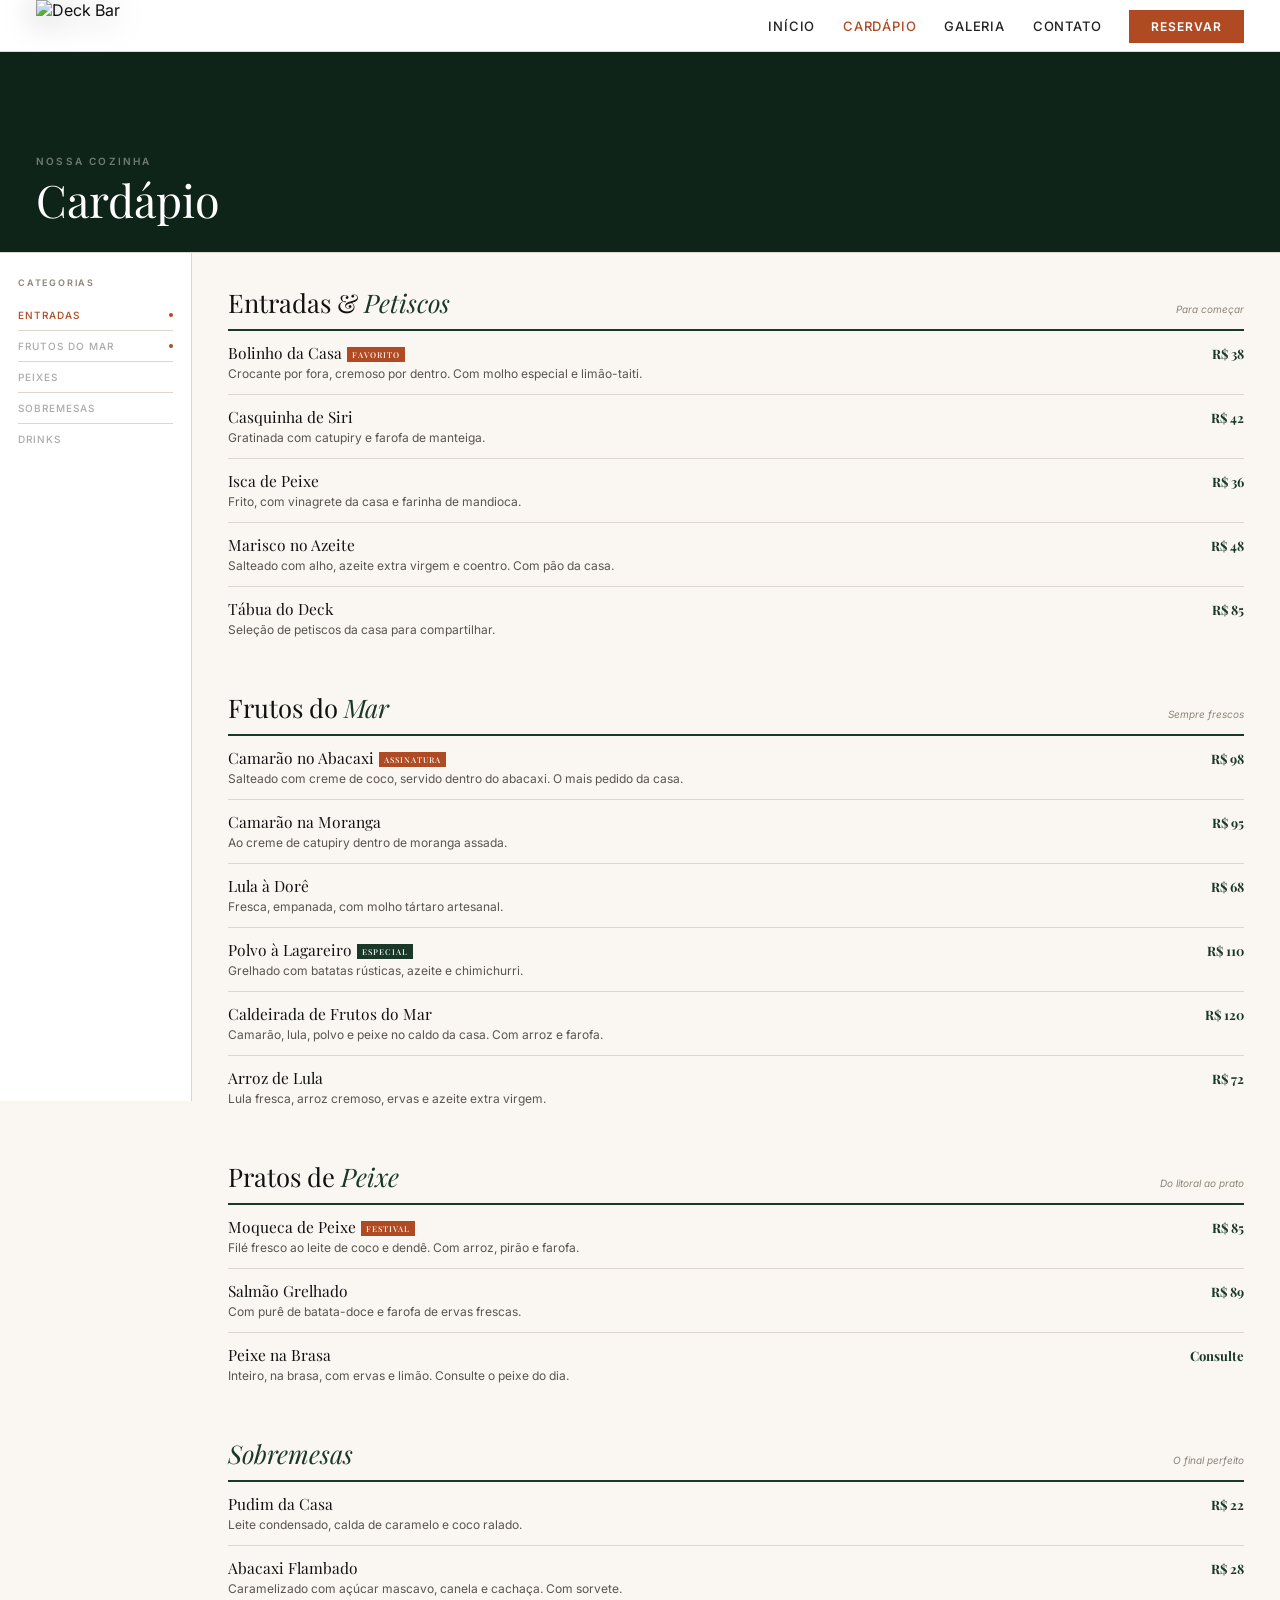
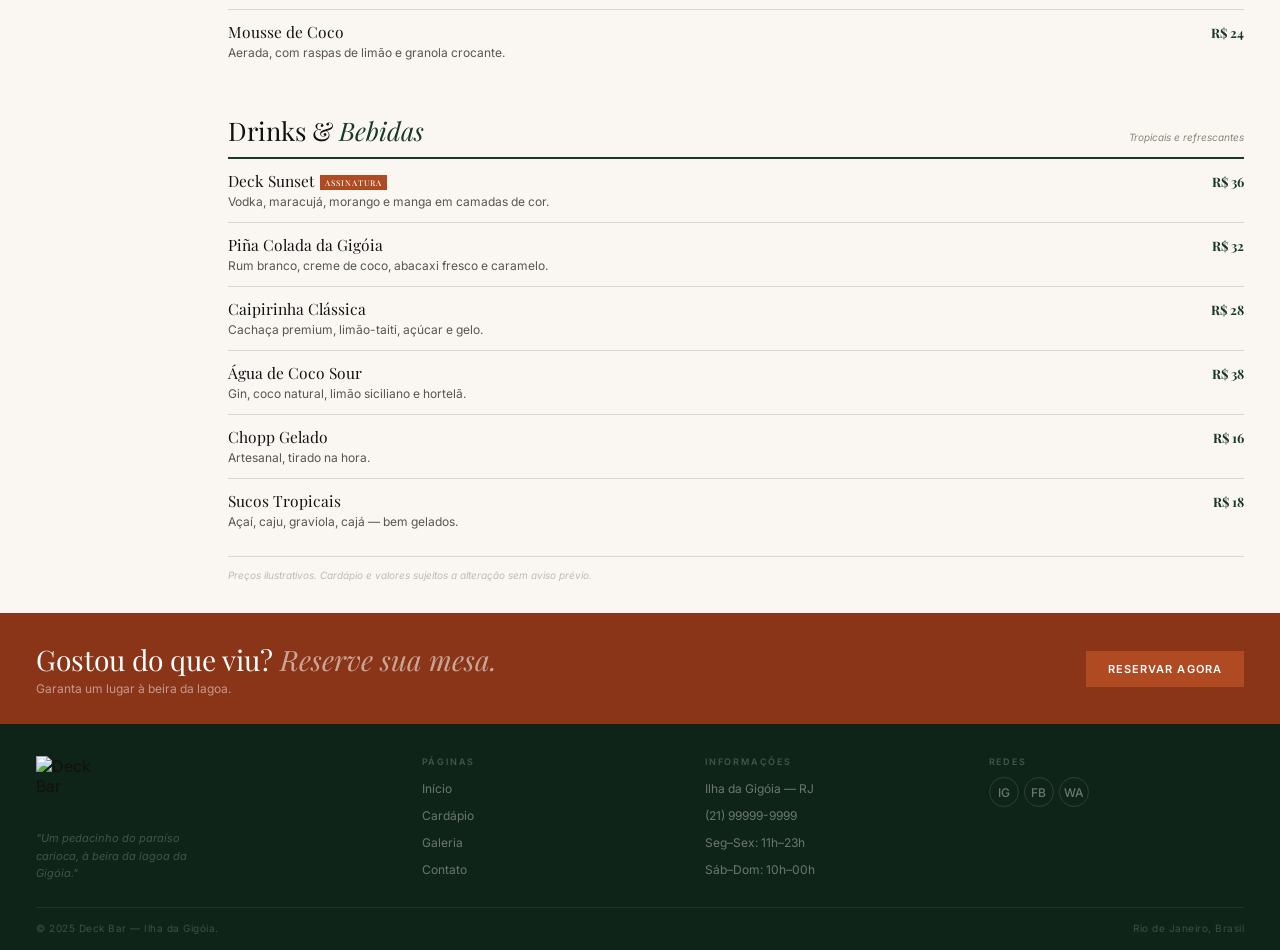
==== commit c44b017a: "final" ====
--- a/cardapio.html
+++ b/cardapio.html
@@ -6,7 +6,6 @@
 <link rel="stylesheet" href="style.css">
 </head>
 <body>
-
 <div class="drawer" id="drawer">
   <button class="drawer-x" onclick="closeDrawer()">✕</button>
   <a href="index.html" onclick="closeDrawer()">Início</a>
@@ -14,7 +13,6 @@
   <a href="galeria.html" onclick="closeDrawer()">Galeria</a>
   <a href="contato.html" onclick="closeDrawer()">Contato</a>
 </div>
-
 <header>
   <a href="index.html" class="logo"><img src="images/logo.png" alt="Deck Bar"></a>
   <nav>
@@ -36,7 +34,6 @@
 </div>
 
 <div class="menu-layout">
-  <!-- SIDEBAR -->
   <aside class="menu-sidebar">
     <p>Categorias</p>
     <div class="menu-nav">
@@ -47,10 +44,7 @@
       <button class="mnav-btn" onclick="jump('drinks',this)">Drinks <span class="mnav-dot"></span></button>
     </div>
   </aside>
-
-  <!-- CONTENT -->
   <main class="menu-content">
-
     <div class="mcat" id="entradas">
       <div class="mcat-head"><h2>Entradas & <em>Petiscos</em></h2><span>Para começar</span></div>
       <div class="dishes">
@@ -61,7 +55,6 @@
         <div class="dish"><div class="dish-l"><h4>Tábua do Deck</h4><p>Seleção de petiscos da casa para compartilhar.</p></div><span class="dish-price">R$ 85</span></div>
       </div>
     </div>
-
     <div class="mcat" id="frutos">
       <div class="mcat-head"><h2>Frutos do <em>Mar</em></h2><span>Sempre frescos</span></div>
       <div class="dishes">
@@ -73,7 +66,6 @@
         <div class="dish"><div class="dish-l"><h4>Arroz de Lula</h4><p>Lula fresca, arroz cremoso, ervas e azeite extra virgem.</p></div><span class="dish-price">R$ 72</span></div>
       </div>
     </div>
-
     <div class="mcat" id="peixes">
       <div class="mcat-head"><h2>Pratos de <em>Peixe</em></h2><span>Do litoral ao prato</span></div>
       <div class="dishes">
@@ -82,7 +74,6 @@
         <div class="dish"><div class="dish-l"><h4>Peixe na Brasa</h4><p>Inteiro, na brasa, com ervas e limão. Consulte o peixe do dia.</p></div><span class="dish-price">Consulte</span></div>
       </div>
     </div>
-
     <div class="mcat" id="sobremesas">
       <div class="mcat-head"><h2><em>Sobremesas</em></h2><span>O final perfeito</span></div>
       <div class="dishes">
@@ -91,7 +82,6 @@
         <div class="dish"><div class="dish-l"><h4>Mousse de Coco</h4><p>Aerada, com raspas de limão e granola crocante.</p></div><span class="dish-price">R$ 24</span></div>
       </div>
     </div>
-
     <div class="mcat" id="drinks">
       <div class="mcat-head"><h2>Drinks & <em>Bebidas</em></h2><span>Tropicais e refrescantes</span></div>
       <div class="dishes">
@@ -104,12 +94,11 @@
       </div>
       <p class="menu-note">Preços ilustrativos. Cardápio e valores sujeitos a alteração sem aviso prévio.</p>
     </div>
-
   </main>
 </div>
 
 <div class="cta-banner">
-  <div class="cta-banner-text"><h2>Gostou do que viu? <em>Reserve sua mesa.</em></h2><p>Garanta um lugar à beira da lagoa.</p></div>
+  <div><h2>Gostou do que viu? <em>Reserve sua mesa.</em></h2><p>Garanta um lugar à beira da lagoa.</p></div>
   <a href="contato.html" class="btn btn-terra">Reservar agora</a>
 </div>
 
@@ -117,28 +106,26 @@
   <div class="foot-grid">
     <div class="foot-brand"><img src="images/logo.png" alt="Deck Bar"><p>"Um pedacinho do paraíso carioca, à beira da lagoa da Gigóia."</p></div>
     <div class="foot-col"><h6>Páginas</h6><ul><li><a href="index.html">Início</a></li><li><a href="cardapio.html">Cardápio</a></li><li><a href="galeria.html">Galeria</a></li><li><a href="contato.html">Contato</a></li></ul></div>
-    <div class="foot-col"><h6>Informações</h6><ul><li><a>Ilha da Gigóia — RJ</a></li><li><a href="https://wa.me/5521999999999">(21) 99999-9999</a></li><li><a>Seg–Sex 11h–23h</a></li><li><a>Sáb–Dom 10h–00h</a></li></ul></div>
+    <div class="foot-col"><h6>Informações</h6><ul><li><a>Ilha da Gigóia — RJ</a></li><li><a href="https://wa.me/5521999999999">(21) 99999-9999</a></li><li><a>Seg–Sex: 11h–23h</a></li><li><a>Sáb–Dom: 10h–00h</a></li></ul></div>
     <div class="foot-col"><h6>Redes</h6><div class="socs"><a href="https://www.instagram.com/deckdailhadagigoia" target="_blank" class="soc">IG</a><a href="https://www.facebook.com/deckbarilhadagigoia/" target="_blank" class="soc">FB</a><a href="https://wa.me/5521999999999" target="_blank" class="soc">WA</a></div></div>
   </div>
   <div class="foot-bot"><p>© 2025 Deck Bar — Ilha da Gigóia.</p><p>Rio de Janeiro, Brasil</p></div>
 </footer>
-
 <script>
 function closeDrawer(){document.getElementById('drawer').classList.remove('open')}
 function jump(id,btn){
   document.querySelectorAll('.mnav-btn').forEach(b=>b.classList.remove('on'));
   btn.classList.add('on');
   const el=document.getElementById(id);
-  window.scrollTo({top:el.getBoundingClientRect().top+scrollY-76,behavior:'smooth'});
+  window.scrollTo({top:el.getBoundingClientRect().top+scrollY-70,behavior:'smooth'});
 }
-// Highlight active section on scroll
-const sections=['entradas','frutos','peixes','sobremesas','drinks'];
-const buttons=document.querySelectorAll('.mnav-btn');
 window.addEventListener('scroll',()=>{
+  const ids=['entradas','frutos','peixes','sobremesas','drinks'];
+  const btns=document.querySelectorAll('.mnav-btn');
   let cur=0;
-  sections.forEach((id,i)=>{const el=document.getElementById(id);if(el&&el.getBoundingClientRect().top<120)cur=i});
-  buttons.forEach(b=>b.classList.remove('on'));
-  buttons[cur].classList.add('on');
+  ids.forEach((id,i)=>{const el=document.getElementById(id);if(el&&el.getBoundingClientRect().top<130)cur=i});
+  btns.forEach(b=>b.classList.remove('on'));
+  btns[cur].classList.add('on');
 });
 </script>
 </body>
--- a/style.css
+++ b/style.css
@@ -1,4 +1,4 @@
-@import url('https://fonts.googleapis.com/css2?family=Playfair+Display:ital,wght@0,400;0,700;1,400;1,700&family=Inter:wght@300;400;500&display=swap');
+@import url('https://fonts.googleapis.com/css2?family=Playfair+Display:ital,wght@0,400;0,700;1,400;1,700&family=Inter:wght@300;400;500;600&display=swap');
 
 *,*::before,*::after{margin:0;padding:0;box-sizing:border-box}
 html{font-size:16px;scroll-behavior:smooth;-webkit-font-smoothing:antialiased}
@@ -18,61 +18,92 @@
   --terra3: #8A3518;
   --warm:   #FAF7F2;
   --warm2:  #F2EBE0;
-  --warm3:  #E8DDD0;
+  --warm3:  #E5D8C8;
   --rule:   #DDD6CC;
-  --gray:   #5C5750;
+  --gray:   #5A5450;
   --lgray:  #8C8478;
 }
 
-/* ── HEADER ── */
+/* ─────────────────────────────────────────
+   HEADER — white bar, overflow:visible so
+   the big logo hangs down over the hero
+───────────────────────────────────────── */
 header{
   position:sticky;top:0;z-index:999;
   background:#fff;
-  border-bottom:2px solid var(--warm3);
-  height:68px;
-  display:flex;align-items:center;justify-content:space-between;
+  border-bottom:1px solid var(--warm3);
+  height:52px;
+  overflow:visible;           /* logo overflows downward */
+  display:flex;align-items:flex-start;justify-content:space-between;
   padding:0 36px;
 }
-.logo img{height:400px;width:400px;object-fit:contain;display:block}
-nav{display:flex;align-items:center;gap:26px}
-nav a{font-size:11px;font-weight:500;letter-spacing:.13em;text-transform:uppercase;color:#666;transition:color .2s}
-nav a:hover,nav a.active{color:#111}
+
+/* Logo container — sits at top of header,
+   extends visually into hero below */
+.logo{
+  display:block;
+  position:relative;
+  z-index:10;
+  flex-shrink:0;
+}
+.logo img{
+  height:120px;
+  width:120px;
+  object-fit:contain;
+  display:block;
+  /* subtle drop shadow so it reads on any photo */
+  filter:drop-shadow(0 4px 16px rgba(0,0,0,.35));
+  margin-top:0;
+}
+
+/* Nav — vertically centered in the 52px header */
+nav{
+  display:flex;align-items:center;gap:28px;
+  height:52px;               /* match header height */
+}
+nav a{
+  font-size:13px;font-weight:500;letter-spacing:.06em;
+  text-transform:uppercase;color:#222;transition:color .2s;
+}
+nav a:hover,nav a.active{color:var(--terra)}
 .nav-reserve{
   background:var(--terra);color:#fff!important;
-  padding:9px 20px;font-size:11px;font-weight:500;letter-spacing:.13em;text-transform:uppercase;
-  transition:background .2s;
+  padding:9px 22px;font-size:12px;font-weight:600;
+  letter-spacing:.08em;text-transform:uppercase;transition:background .2s;
 }
 .nav-reserve:hover{background:var(--terra2)}
-.ham{display:none;flex-direction:column;gap:4px;padding:4px}
-.ham span{display:block;width:20px;height:1.5px;background:#111}
+
+/* Hamburger */
+.ham{display:none;flex-direction:column;gap:5px;padding:4px;align-self:center;height:52px;align-items:center;justify-content:center}
+.ham span{display:block;width:22px;height:1.5px;background:#222}
 
 /* Drawer */
-.drawer{position:fixed;inset:0;z-index:998;background:var(--green3);display:flex;flex-direction:column;align-items:center;justify-content:center;gap:22px;opacity:0;pointer-events:none;transition:opacity .25s}
+.drawer{position:fixed;inset:0;z-index:998;background:var(--green3);display:flex;flex-direction:column;align-items:center;justify-content:center;gap:24px;opacity:0;pointer-events:none;transition:opacity .25s}
 .drawer.open{opacity:1;pointer-events:all}
-.drawer a{font-family:'Playfair Display',serif;font-size:2rem;color:#fff;font-style:italic}
+.drawer a{font-family:'Playfair Display',serif;font-size:2.2rem;color:#fff;font-style:italic}
 .drawer a:hover{opacity:.6}
-.drawer-x{position:absolute;top:18px;right:22px;color:rgba(255,255,255,.4);font-size:20px}
+.drawer-x{position:absolute;top:20px;right:24px;color:rgba(255,255,255,.4);font-size:22px}
 .drawer-x:hover{color:#fff}
 
 /* ── BUTTONS ── */
-.btn{display:inline-block;font-size:11px;font-weight:500;letter-spacing:.14em;text-transform:uppercase;transition:all .2s;padding:11px 22px}
+.btn{display:inline-block;font-size:11px;font-weight:600;letter-spacing:.1em;text-transform:uppercase;transition:all .2s;padding:11px 22px}
 .btn-dark{background:var(--green);color:#fff}
 .btn-dark:hover{background:var(--green2)}
 .btn-terra{background:var(--terra);color:#fff}
 .btn-terra:hover{background:var(--terra2)}
-.btn-outline{border:1px solid #bbb;color:#333;background:transparent}
-.btn-outline:hover{border-color:#333}
-.btn-outline-w{border:1px solid rgba(255,255,255,.32);color:#fff;background:transparent}
-.btn-outline-w:hover{border-color:rgba(255,255,255,.68)}
-.btn-ghost-sm{border:1px solid rgba(255,255,255,.22);color:rgba(255,255,255,.6);font-size:10px;letter-spacing:.12em;text-transform:uppercase;padding:8px 16px;transition:all .2s;display:inline-block;font-weight:500}
+.btn-outline{border:1.5px solid #999;color:#222;background:transparent}
+.btn-outline:hover{border-color:#111}
+.btn-outline-w{border:1.5px solid rgba(255,255,255,.38);color:#fff;background:transparent}
+.btn-outline-w:hover{border-color:rgba(255,255,255,.75)}
+.btn-ghost-sm{border:1px solid rgba(255,255,255,.22);color:rgba(255,255,255,.6);font-size:10px;letter-spacing:.1em;text-transform:uppercase;padding:8px 16px;transition:all .2s;display:inline-block;font-weight:500}
 .btn-ghost-sm:hover{border-color:rgba(255,255,255,.55);color:#fff}
 
 /* ── TYPE ── */
-.label{font-size:10px;font-weight:500;letter-spacing:.22em;text-transform:uppercase;color:var(--terra);display:block;margin-bottom:8px}
-.heading{font-family:'Playfair Display',serif;font-size:clamp(1.6rem,2.8vw,2.4rem);font-weight:400;line-height:1.15;color:#111}
+.label{font-size:10px;font-weight:600;letter-spacing:.22em;text-transform:uppercase;color:var(--terra);display:block;margin-bottom:8px}
+.heading{font-family:'Playfair Display',serif;font-size:clamp(1.6rem,2.8vw,2.5rem);font-weight:400;line-height:1.15;color:#111}
 .heading em{font-style:italic;color:var(--green)}
 
-/* ── PAGE HERO ── */
+/* ── PAGE HERO (interior pages) ── */
 .page-hero{
   background:var(--green3);height:200px;
   display:flex;align-items:flex-end;position:relative;overflow:hidden;
@@ -86,31 +117,29 @@
 /* ── SECTIONS ── */
 .wrap{padding:40px 36px}
 .wrap-sm{padding:28px 36px}
-.wrap-xs{padding:18px 36px}
+.wrap-xs{padding:16px 36px}
 .bg-warm{background:var(--warm)}
 .bg-warm2{background:var(--warm2)}
-.bg-warm3{background:var(--warm3)}
 .bg-green{background:var(--green)}
-.bg-dark{background:#111}
-
-/* ── STATS — green bg, white text ── */
+
+/* ── STATS — green ── */
 .stats{display:grid;grid-template-columns:repeat(4,1fr);background:var(--green)}
 .stat{padding:16px 12px;text-align:center;border-right:1px solid rgba(255,255,255,.1)}
 .stat:last-child{border-right:none}
-.stat-n{font-family:'Playfair Display',serif;font-size:1.6rem;font-weight:700;color:#fff}
-.stat-l{font-size:9px;font-weight:500;letter-spacing:.18em;text-transform:uppercase;color:rgba(255,255,255,.45);margin-top:2px}
+.stat-n{font-family:'Playfair Display',serif;font-size:1.65rem;font-weight:700;color:#fff}
+.stat-l{font-size:9px;font-weight:600;letter-spacing:.18em;text-transform:uppercase;color:rgba(255,255,255,.45);margin-top:2px}
 
 /* ── ABOUT ROW ── */
 .about-row{display:grid;grid-template-columns:1fr 1fr;gap:0}
-.about-photo{overflow:hidden;min-height:440px;max-height:540px}
+.about-photo{overflow:hidden;min-height:440px;max-height:560px}
 .about-photo img{height:100%}
-.about-text{padding:40px 38px;display:flex;flex-direction:column;justify-content:center;background:#fff;border-left:4px solid var(--terra)}
-.about-text p{font-size:13.5px;line-height:1.8;color:var(--gray);margin-top:10px}
+.about-text{padding:44px 40px;display:flex;flex-direction:column;justify-content:center;background:#fff;border-left:4px solid var(--terra)}
+.about-text p{font-size:14px;line-height:1.82;color:var(--gray);margin-top:10px}
 .chips{display:flex;flex-wrap:wrap;gap:6px;margin-top:16px}
-.chip{font-size:9px;font-weight:500;letter-spacing:.12em;text-transform:uppercase;color:var(--green);border:1px solid var(--green);padding:4px 9px;background:transparent}
-.about-btns{display:flex;gap:8px;margin-top:18px}
-
-/* ── CARDS — vibrant border ── */
+.chip{font-size:9px;font-weight:600;letter-spacing:.12em;text-transform:uppercase;color:var(--green);border:1.5px solid var(--green);padding:4px 10px;background:transparent}
+.about-btns{display:flex;gap:8px;margin-top:20px}
+
+/* ── HIGHLIGHT CARDS ── */
 .cards-3{display:grid;grid-template-columns:repeat(3,1fr);gap:0;background:var(--warm2)}
 .hcard{background:#fff;overflow:hidden;display:flex;flex-direction:column;border-right:1px solid var(--warm3)}
 .hcard:last-child{border-right:none}
@@ -120,46 +149,44 @@
 .hcard-img::after{content:'';position:absolute;bottom:0;left:0;right:0;height:3px;background:var(--terra)}
 .hcard-body{padding:18px 20px 22px;flex:1;background:var(--warm)}
 .hcard-body .label{margin-bottom:4px;font-size:9px}
-.hcard-body h3{font-family:'Playfair Display',serif;font-size:1.08rem;font-weight:400;color:#111;line-height:1.25}
-.hcard-body p{font-size:12px;line-height:1.62;color:var(--gray);margin-top:5px}
-
-/* ── GAL STRIP ── */
+.hcard-body h3{font-family:'Playfair Display',serif;font-size:1.1rem;font-weight:400;color:#111;line-height:1.25}
+.hcard-body p{font-size:12.5px;line-height:1.62;color:var(--gray);margin-top:5px}
+
+/* ── GALLERY STRIP ── */
 .gal-strip{display:grid;grid-template-columns:2fr 1fr 1fr;grid-template-rows:230px 175px;gap:2px;background:#000}
 .gp{overflow:hidden;position:relative;cursor:pointer}
 .gp:first-child{grid-row:span 2}
-.gp img{transition:transform .5s ease,filter .4s;filter:saturate(.75)}
+.gp img{transition:transform .5s ease,filter .4s;filter:saturate(.78)}
 .gp:hover img{transform:scale(1.05);filter:saturate(1.05)}
 .gp::after{content:'';position:absolute;inset:0;background:rgba(0,0,0,0);transition:background .3s}
 .gp:hover::after{background:rgba(0,0,0,.18)}
 .gp-label{position:absolute;bottom:8px;left:10px;z-index:1;font-size:9px;font-weight:500;letter-spacing:.16em;text-transform:uppercase;color:transparent;transition:color .3s}
 .gp:hover .gp-label{color:rgba(255,255,255,.75)}
-
-/* ── GAL FOOTER ── */
 .gal-foot{background:var(--green3);padding:14px 36px;display:flex;align-items:center;justify-content:space-between}
 
 /* ── SPLIT ── */
-.split{display:grid;grid-template-columns:1fr 1fr;min-height:360px}
+.split{display:grid;grid-template-columns:1fr 1fr;min-height:380px}
 .split-img{overflow:hidden}
 .split-img img{object-position:center}
-.split-content{padding:40px 38px;display:flex;flex-direction:column;justify-content:center;gap:10px}
+.split-content{padding:44px 40px;display:flex;flex-direction:column;justify-content:center;gap:10px}
 .split-content.dark{background:var(--green)}
 .split-content.dark .label{color:rgba(255,255,255,.4)}
 .split-content.dark .heading{color:#fff}
 .split-content.dark .heading em{color:rgba(255,255,255,.45)}
-.split-content.dark p{font-size:13px;line-height:1.78;color:rgba(255,255,255,.45);max-width:340px}
+.split-content.dark p{font-size:13.5px;line-height:1.78;color:rgba(255,255,255,.45);max-width:340px}
 .split-tags{display:flex;flex-wrap:wrap;gap:5px;margin-top:4px}
 .split-tag{font-size:9px;font-weight:500;letter-spacing:.1em;text-transform:uppercase;color:rgba(255,255,255,.4);border:1px solid rgba(255,255,255,.14);padding:4px 9px}
 
 /* ── CTA BANNER ── */
 .cta-banner{background:var(--terra3);display:flex;align-items:center;justify-content:space-between;padding:28px 36px;gap:20px;flex-wrap:wrap}
-.cta-banner h2{font-family:'Playfair Display',serif;font-size:clamp(1.2rem,2.2vw,1.7rem);font-weight:400;color:#fff}
+.cta-banner h2{font-family:'Playfair Display',serif;font-size:clamp(1.2rem,2.2vw,1.8rem);font-weight:400;color:#fff}
 .cta-banner h2 em{font-style:italic;color:rgba(255,255,255,.55)}
-.cta-banner p{font-size:12px;color:rgba(255,255,255,.45);margin-top:3px}
+.cta-banner p{font-size:12px;color:rgba(255,255,255,.5);margin-top:3px}
 
 /* ── MENU ── */
 .menu-layout{display:grid;grid-template-columns:192px 1fr;gap:0;border-top:1px solid var(--rule)}
-.menu-sidebar{border-right:1px solid var(--rule);padding:24px 18px;position:sticky;top:68px;height:calc(100vh - 68px);overflow-y:auto;background:#fff}
-.menu-sidebar p{font-size:9px;font-weight:500;letter-spacing:.2em;text-transform:uppercase;color:var(--lgray);margin-bottom:12px}
+.menu-sidebar{border-right:1px solid var(--rule);padding:24px 18px;position:sticky;top:52px;height:calc(100vh - 52px);overflow-y:auto;background:#fff}
+.menu-sidebar p{font-size:9px;font-weight:600;letter-spacing:.2em;text-transform:uppercase;color:var(--lgray);margin-bottom:12px}
 .menu-nav{display:flex;flex-direction:column}
 .mnav-btn{font-size:10px;font-weight:500;letter-spacing:.1em;text-transform:uppercase;color:#aaa;padding:9px 0;border-bottom:1px solid var(--rule);text-align:left;display:flex;justify-content:space-between;align-items:center;transition:color .2s}
 .mnav-btn:last-child{border-bottom:none}
@@ -178,15 +205,15 @@
 .dish{display:flex;justify-content:space-between;align-items:baseline;gap:16px;padding:11px 0;border-bottom:1px solid var(--rule)}
 .dish:last-child{border-bottom:none}
 .dish-l h4{font-family:'Playfair Display',serif;font-size:.97rem;font-weight:400;color:#111;display:flex;align-items:baseline;gap:5px;flex-wrap:wrap}
-.dish-l p{font-size:11.5px;color:var(--gray);line-height:1.5;margin-top:2px}
+.dish-l p{font-size:12px;color:var(--gray);line-height:1.5;margin-top:2px}
 .dish-price{font-family:'Playfair Display',serif;font-size:13px;font-weight:700;color:var(--green);white-space:nowrap;flex-shrink:0}
 .badge{font-size:8px;font-weight:500;letter-spacing:.12em;text-transform:uppercase;background:var(--terra);color:#fff;padding:2px 5px;vertical-align:middle;position:relative;top:-1px}
 .badge.g{background:var(--green)}
 .menu-note{font-size:10px;font-style:italic;color:#bbb;margin-top:14px;padding-top:12px;border-top:1px solid var(--rule)}
 
 /* ── GALLERY ── */
-.filter-bar{display:flex;border-bottom:1px solid var(--rule);background:#fff;position:sticky;top:68px;z-index:100;overflow-x:auto}
-.filt{font-size:10px;font-weight:500;letter-spacing:.14em;text-transform:uppercase;color:#aaa;padding:12px 18px;border-bottom:2px solid transparent;white-space:nowrap;transition:color .2s,border-color .2s}
+.filter-bar{display:flex;border-bottom:1px solid var(--rule);background:#fff;position:sticky;top:52px;z-index:100;overflow-x:auto}
+.filt{font-size:11px;font-weight:500;letter-spacing:.12em;text-transform:uppercase;color:#999;padding:13px 20px;border-bottom:2px solid transparent;white-space:nowrap;transition:color .2s,border-color .2s}
 .filt.on{color:var(--terra);border-bottom-color:var(--terra)}
 .filt:hover{color:#111}
 .masonry{columns:3;column-gap:3px;padding:3px;background:var(--warm2)}
@@ -211,34 +238,34 @@
 
 /* ── CONTACT ── */
 .contact-grid{display:grid;grid-template-columns:1fr 1fr}
-.c-info{background:var(--green3);padding:44px 38px}
+.c-info{background:var(--green3);padding:44px 40px}
 .c-info .label{color:var(--terra2)}
 .c-info .heading{color:#fff;margin-top:8px}
 .c-info .heading em{color:rgba(255,255,255,.38)}
-.c-info>p{font-size:13px;line-height:1.78;color:rgba(255,255,255,.35);margin:10px 0 24px;max-width:340px}
+.c-info>p{font-size:13.5px;line-height:1.8;color:rgba(255,255,255,.35);margin:10px 0 24px;max-width:340px}
 .c-list{display:flex;flex-direction:column;gap:16px}
-.c-item h6{font-size:9px;font-weight:500;letter-spacing:.2em;text-transform:uppercase;color:var(--terra2);margin-bottom:3px}
-.c-item p,.c-item a{font-size:13px;color:rgba(255,255,255,.36);line-height:1.5}
-.c-item a:hover{color:rgba(255,255,255,.75)}
-.c-form{background:var(--green);padding:44px 38px;display:flex;flex-direction:column;justify-content:center}
-.c-form h3{font-family:'Playfair Display',serif;font-size:1.4rem;font-weight:400;color:#fff;margin-bottom:20px}
+.c-item h6{font-size:9px;font-weight:600;letter-spacing:.2em;text-transform:uppercase;color:var(--terra2);margin-bottom:3px}
+.c-item p,.c-item a{font-size:13.5px;color:rgba(255,255,255,.38);line-height:1.55}
+.c-item a:hover{color:rgba(255,255,255,.78)}
+.c-form{background:var(--green);padding:44px 40px;display:flex;flex-direction:column;justify-content:center}
+.c-form h3{font-family:'Playfair Display',serif;font-size:1.45rem;font-weight:400;color:#fff;margin-bottom:20px}
 .field{margin-bottom:10px}
-.field label{display:block;font-size:9px;font-weight:500;letter-spacing:.2em;text-transform:uppercase;color:rgba(255,255,255,.28);margin-bottom:4px}
+.field label{display:block;font-size:9px;font-weight:600;letter-spacing:.2em;text-transform:uppercase;color:rgba(255,255,255,.28);margin-bottom:4px}
 .field input,.field select,.field textarea{width:100%;background:rgba(255,255,255,.07);border:1px solid rgba(255,255,255,.12);color:#fff;font-family:'Inter',sans-serif;font-size:13px;padding:9px 11px;outline:none;appearance:none;transition:border-color .2s}
 .field input::placeholder,.field textarea::placeholder{color:rgba(255,255,255,.22)}
 .field input:focus,.field select:focus,.field textarea:focus{border-color:rgba(255,255,255,.32)}
 .field textarea{height:75px;resize:none}
 .field select option{background:var(--green)}
 .f2{display:grid;grid-template-columns:1fr 1fr;gap:8px}
-.f-submit{width:100%;padding:11px;background:var(--terra);color:#fff;font-family:'Inter',sans-serif;font-size:11px;font-weight:500;letter-spacing:.16em;text-transform:uppercase;transition:background .2s;margin-top:3px}
+.f-submit{width:100%;padding:11px;background:var(--terra);color:#fff;font-family:'Inter',sans-serif;font-size:11px;font-weight:600;letter-spacing:.14em;text-transform:uppercase;transition:background .2s;margin-top:3px}
 .f-submit:hover{background:var(--terra2)}
-.f-hint{font-size:10px;color:rgba(255,255,255,.2);text-align:center;margin-top:8px}
+.f-hint{font-size:10px;color:rgba(255,255,255,.22);text-align:center;margin-top:8px}
 
 /* ── HOW TO GET ── */
 .how-grid{display:grid;grid-template-columns:repeat(3,1fr);gap:1px;background:var(--rule)}
 .how-card{background:var(--warm);padding:22px 20px}
 .how-card span{font-size:1.8rem;display:block;margin-bottom:6px}
-.how-card h4{font-size:12px;font-weight:500;color:#111;margin-bottom:4px;letter-spacing:.04em}
+.how-card h4{font-size:12px;font-weight:600;color:#111;margin-bottom:4px}
 .how-card p{font-size:12px;color:var(--gray);line-height:1.6}
 
 /* ── FOOTER ── */
@@ -246,10 +273,10 @@
 .foot-grid{display:grid;grid-template-columns:1.4fr 1fr 1fr 1fr;gap:28px;padding-bottom:24px;border-bottom:1px solid rgba(255,255,255,.08);margin-bottom:14px}
 .foot-brand img{height:64px;width:64px;object-fit:contain;display:block;margin-bottom:10px}
 .foot-brand p{font-size:11px;font-style:italic;color:rgba(255,255,255,.22);line-height:1.6;max-width:170px}
-.foot-col h6{font-size:9px;font-weight:500;letter-spacing:.2em;text-transform:uppercase;color:rgba(255,255,255,.22);margin-bottom:10px}
+.foot-col h6{font-size:9px;font-weight:600;letter-spacing:.2em;text-transform:uppercase;color:rgba(255,255,255,.22);margin-bottom:10px}
 .foot-col ul{display:flex;flex-direction:column;gap:7px}
-.foot-col a{font-size:11.5px;color:rgba(255,255,255,.35);transition:color .2s}
-.foot-col a:hover{color:rgba(255,255,255,.75)}
+.foot-col a{font-size:12px;color:rgba(255,255,255,.38);transition:color .2s}
+.foot-col a:hover{color:rgba(255,255,255,.78)}
 .socs{display:flex;gap:5px;margin-top:3px}
 .soc{width:30px;height:30px;border-radius:50%;border:1px solid rgba(255,255,255,.12);display:flex;align-items:center;justify-content:center;font-size:9px;font-weight:500;color:rgba(255,255,255,.3);transition:border-color .2s,color .2s}
 .soc:hover{border-color:var(--terra);color:var(--terra2)}
@@ -271,12 +298,14 @@
 .rv.in{opacity:1;transform:none}
 .d1{transition-delay:.07s}.d2{transition-delay:.14s}
 
-/* ── RESPONSIVE ── */
+/* ─────────────────────────────────────────
+   RESPONSIVE
+───────────────────────────────────────── */
 @media(max-width:1024px){
   .cards-3{grid-template-columns:1fr 1fr}
   .foot-grid{grid-template-columns:1fr 1fr;gap:20px}
   .menu-layout{grid-template-columns:1fr}
-  .menu-sidebar{position:static;height:auto;border-right:none;border-bottom:1px solid var(--rule);padding:16px 36px}
+  .menu-sidebar{position:static;height:auto;border-right:none;border-bottom:1px solid var(--rule);padding:16px 36px;top:auto}
   .menu-nav{flex-direction:row;flex-wrap:wrap;gap:4px}
   .mnav-btn{border:1px solid var(--rule);padding:5px 11px}
   .mnav-btn:last-child{border-bottom:1px solid var(--rule)}
@@ -287,17 +316,17 @@
   .stat:nth-child(3){border-top:1px solid rgba(255,255,255,.1)}
   .stat:nth-child(4){border-top:1px solid rgba(255,255,255,.1);border-right:none}
   .ig-block{grid-template-columns:1fr;gap:24px;padding:32px}
+  .about-row{grid-template-columns:1fr}
+  .about-photo{min-height:300px;max-height:360px}
+  .about-text{border-left:none;border-top:4px solid var(--terra)}
 }
 @media(max-width:768px){
-  header{padding:0 16px;height:64px}
-  .logo img{height:90px;width:90px}
+  header{padding:0 16px}
+  .logo img{height:100px;width:100px}
   nav{display:none}
   .ham{display:flex}
   .wrap,.wrap-sm{padding:28px 16px}
-  .wrap-xs{padding:14px 16px}
-  .about-row{grid-template-columns:1fr}
-  .about-photo{min-height:260px;max-height:300px}
-  .about-text{padding:24px 20px;border-left:none;border-top:4px solid var(--terra)}
+  .wrap-xs{padding:12px 16px}
   .cards-3{grid-template-columns:1fr}
   .hcard{border-right:none;border-bottom:1px solid var(--warm3)}
   .gal-strip{grid-template-columns:1fr 1fr;grid-template-rows:170px 130px 130px}
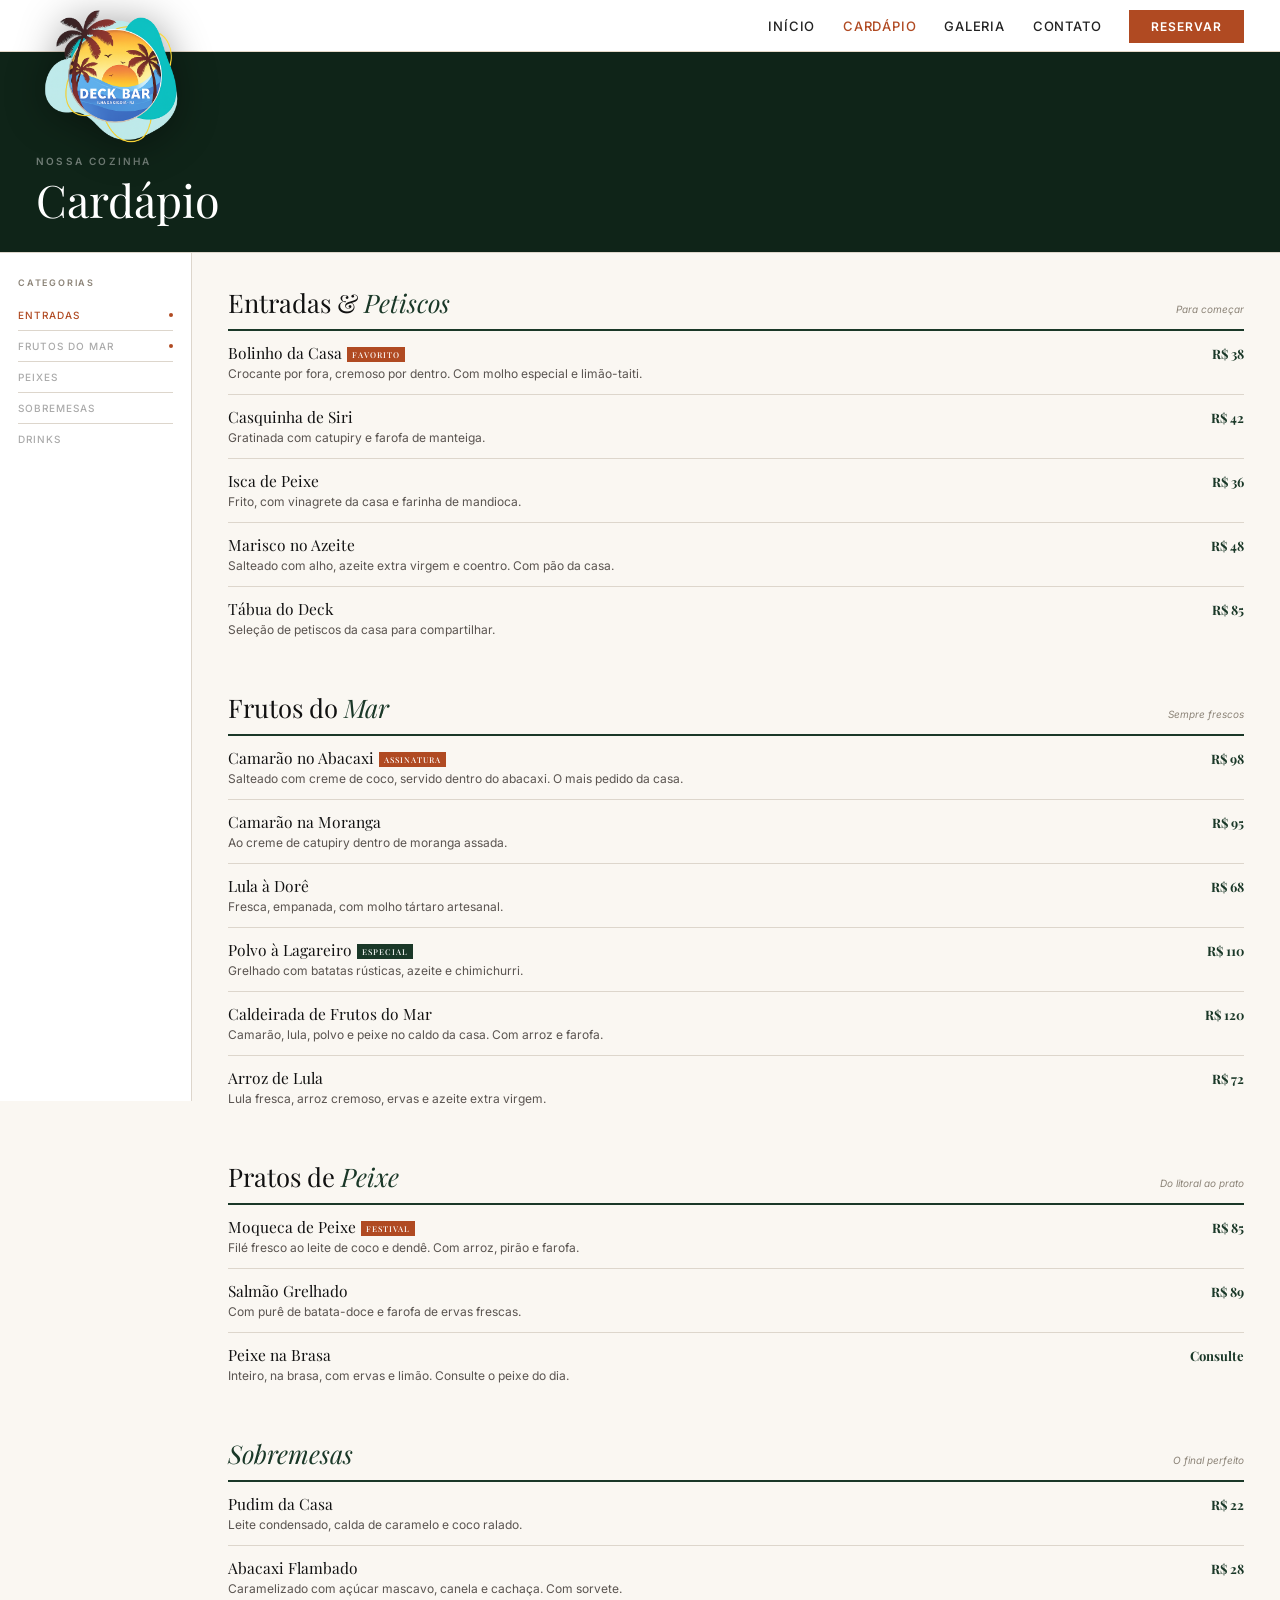
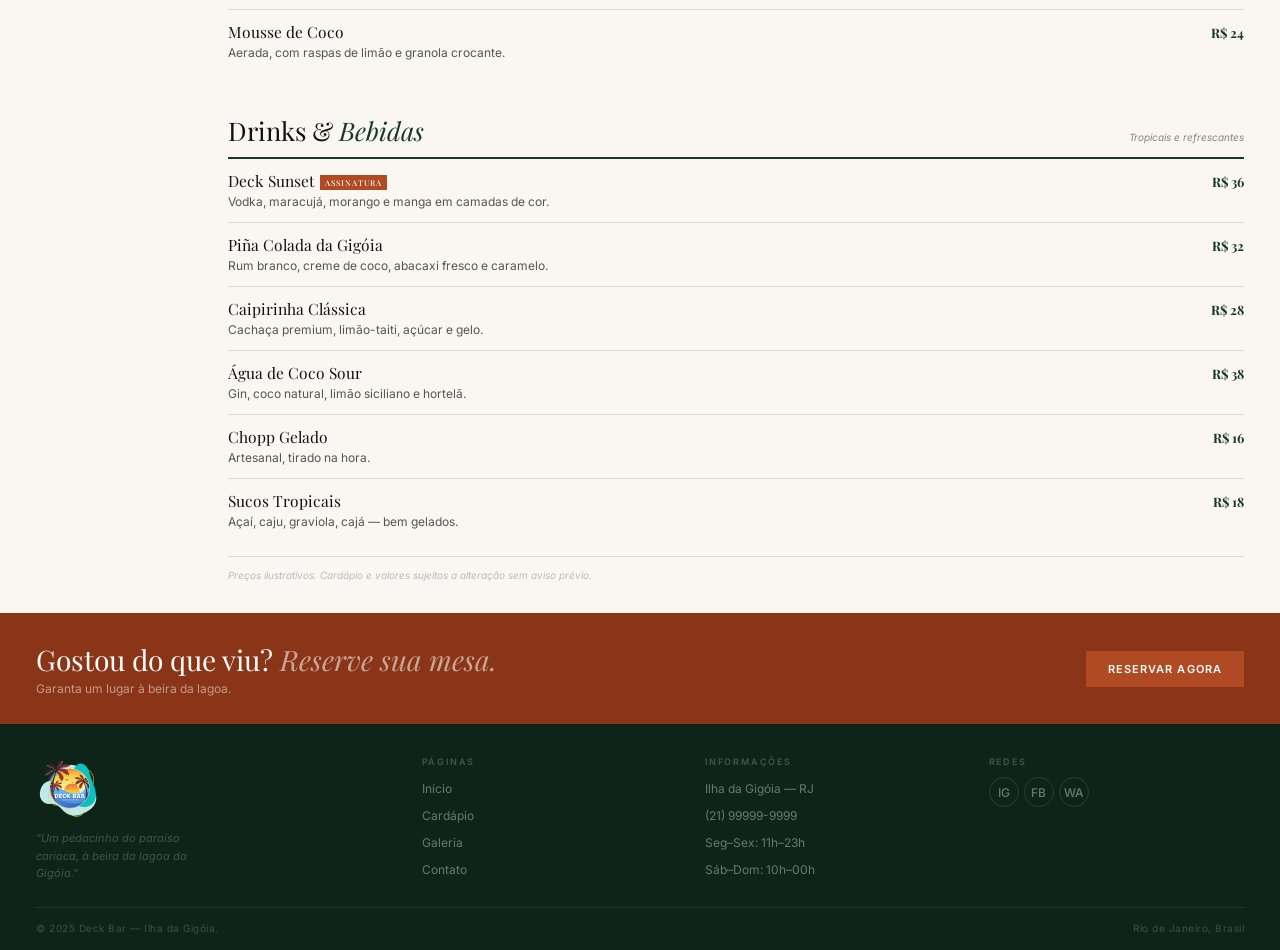
==== commit 4761edb1: "mais" ====
--- a/cardapio.html
+++ b/cardapio.html
@@ -14,7 +14,7 @@
   <a href="contato.html" onclick="closeDrawer()">Contato</a>
 </div>
 <header>
-  <a href="index.html" class="logo"><img src="images/logo.png" alt="Deck Bar"></a>
+  <a href="index.html" class="logo"><img src="Images/logo.png" alt="Deck Bar"></a>
   <nav>
     <a href="index.html">Início</a>
     <a href="cardapio.html" class="active">Cardápio</a>
@@ -26,7 +26,7 @@
 </header>
 
 <div class="page-hero">
-  <div class="page-hero-bg" style="background-image:url('images/deck2.jpg')"></div>
+  <div class="page-hero-bg" style="background-image:url('https://images.unsplash.com/photo-1565299624946-b28f40a0ae38?w=900&q=80&auto=format&fit=crop')"></div>
   <div class="page-hero-body">
     <span class="label">Nossa cozinha</span>
     <h1>Cardápio</h1>
@@ -104,7 +104,7 @@
 
 <footer>
   <div class="foot-grid">
-    <div class="foot-brand"><img src="images/logo.png" alt="Deck Bar"><p>"Um pedacinho do paraíso carioca, à beira da lagoa da Gigóia."</p></div>
+    <div class="foot-brand"><img src="Images/logo.png" alt="Deck Bar"><p>"Um pedacinho do paraíso carioca, à beira da lagoa da Gigóia."</p></div>
     <div class="foot-col"><h6>Páginas</h6><ul><li><a href="index.html">Início</a></li><li><a href="cardapio.html">Cardápio</a></li><li><a href="galeria.html">Galeria</a></li><li><a href="contato.html">Contato</a></li></ul></div>
     <div class="foot-col"><h6>Informações</h6><ul><li><a>Ilha da Gigóia — RJ</a></li><li><a href="https://wa.me/5521999999999">(21) 99999-9999</a></li><li><a>Seg–Sex: 11h–23h</a></li><li><a>Sáb–Dom: 10h–00h</a></li></ul></div>
     <div class="foot-col"><h6>Redes</h6><div class="socs"><a href="https://www.instagram.com/deckdailhadagigoia" target="_blank" class="soc">IG</a><a href="https://www.facebook.com/deckbarilhadagigoia/" target="_blank" class="soc">FB</a><a href="https://wa.me/5521999999999" target="_blank" class="soc">WA</a></div></div>
--- a/style.css
+++ b/style.css
@@ -47,12 +47,11 @@
   flex-shrink:0;
 }
 .logo img{
-  height:120px;
-  width:120px;
+  height:150px;
+  width:150px;
   object-fit:contain;
   display:block;
-  /* subtle drop shadow so it reads on any photo */
-  filter:drop-shadow(0 4px 16px rgba(0,0,0,.35));
+  filter:drop-shadow(0 4px 20px rgba(0,0,0,.4));
   margin-top:0;
 }
 
@@ -322,7 +321,7 @@
 }
 @media(max-width:768px){
   header{padding:0 16px}
-  .logo img{height:100px;width:100px}
+  .logo img{height:120px;width:120px}
   nav{display:none}
   .ham{display:flex}
   .wrap,.wrap-sm{padding:28px 16px}
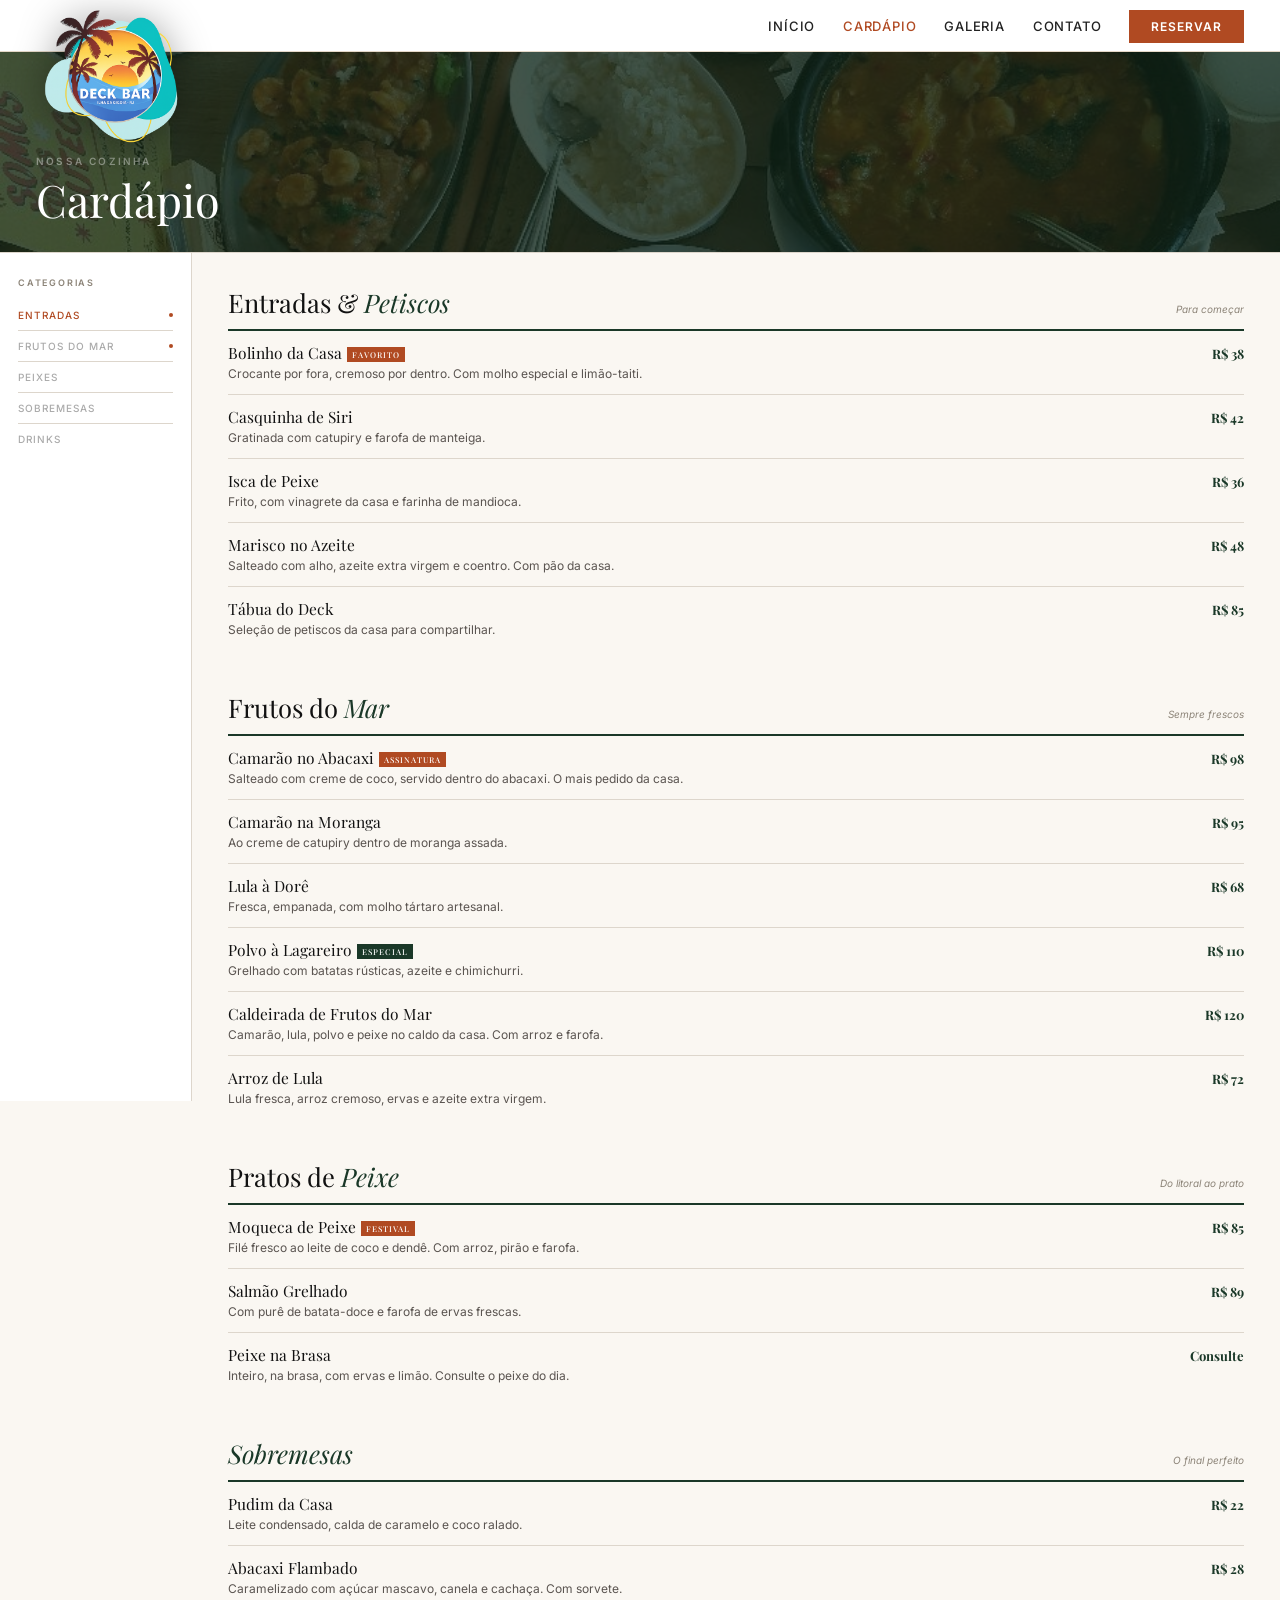
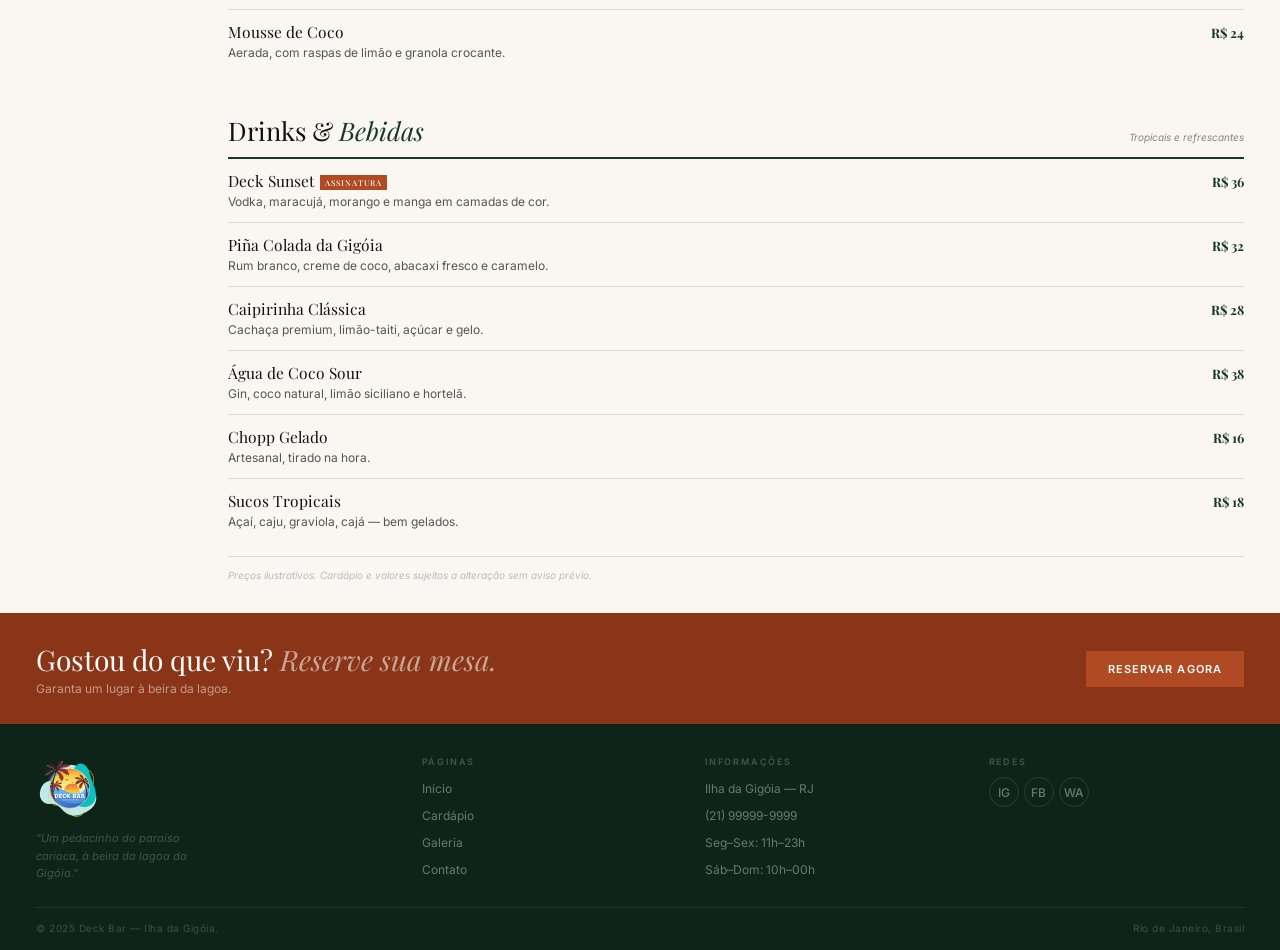
==== commit 6e01bb4d: "final" ====
--- a/cardapio.html
+++ b/cardapio.html
@@ -26,7 +26,7 @@
 </header>
 
 <div class="page-hero">
-  <div class="page-hero-bg" style="background-image:url('https://images.unsplash.com/photo-1565299624946-b28f40a0ae38?w=900&q=80&auto=format&fit=crop')"></div>
+  <div class="page-hero-bg" style="background-image:url('Images/deck2.jpg')"></div>
   <div class="page-hero-body">
     <span class="label">Nossa cozinha</span>
     <h1>Cardápio</h1>
